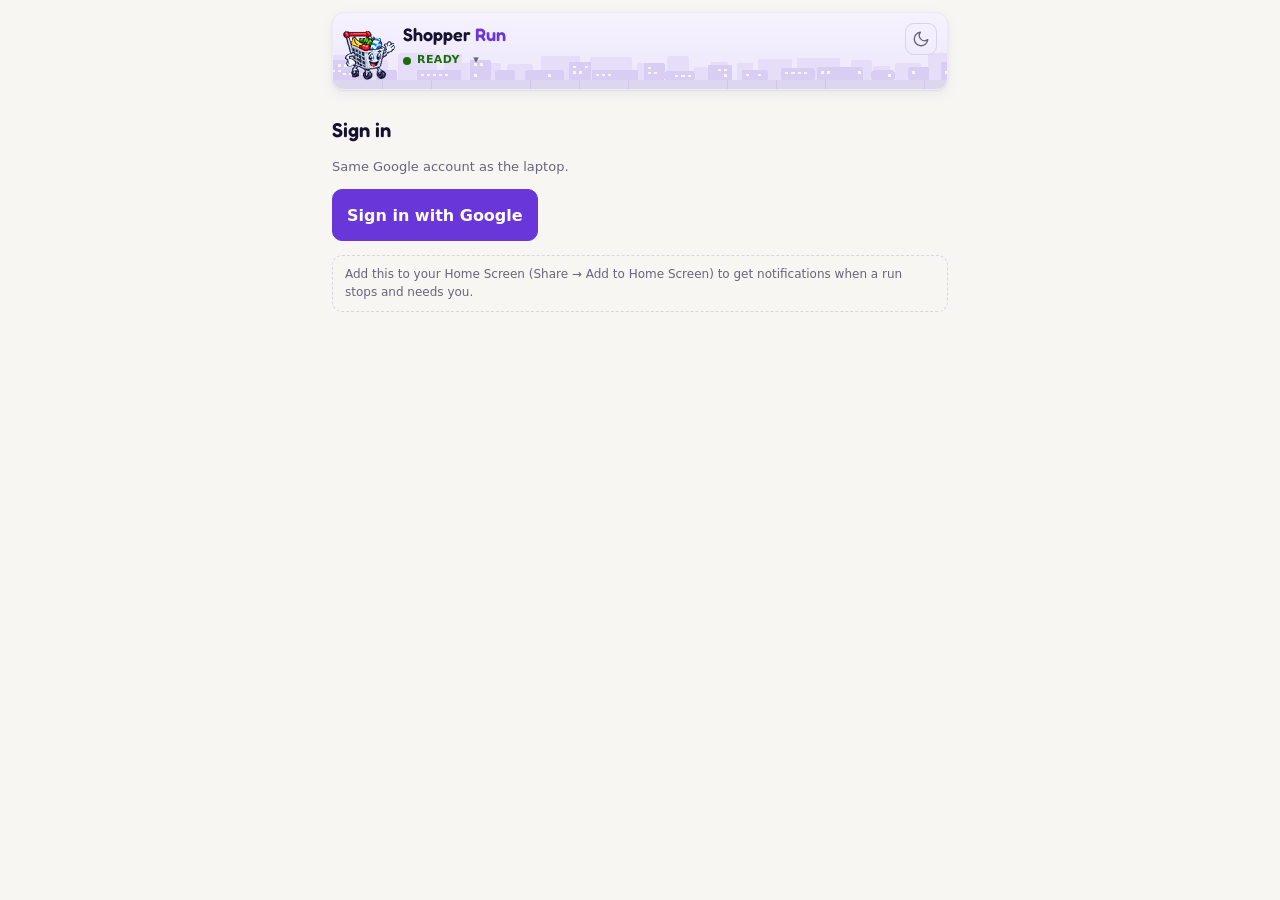
==== index.html @ b0eebfb4 "Shopper v2.0.197 (phone)" ====
<!DOCTYPE html>
<html lang="en">
<head>
  <meta charset="UTF-8" />
  <meta name="viewport" content="width=device-width, initial-scale=1, viewport-fit=cover" />
  <meta name="theme-color" content="#6937d9" />
  <meta name="apple-mobile-web-app-capable" content="yes" />
  <meta name="apple-mobile-web-app-status-bar-style" content="black-translucent" />
  <title>Shopper Remote</title>
  <!-- B-1187 (v2.0.66): the icon lines are the v2.0.57 ones (the last setup that showed the cart). -->
  <link rel="manifest" href="manifest.webmanifest" />
  <link rel="apple-touch-icon" href="icon-180.png" />
  <link rel="icon" type="image/png" href="shoppy-64.png" />
  <link rel="stylesheet" href="styles.css" />
  <link rel="stylesheet" href="retro.css" />
  <!-- B-874 (v2.0.24): the shared top bar + Light/Dark heading font. -->
  <link rel="stylesheet" href="topbar.css" />
  <!-- B-840 (v2.0.21): the Receive counter pop-up (same file as lib/receive-count.css). -->
  <link rel="stylesheet" href="receive-count.css" />
  <link rel="stylesheet" href="press-feedback.css" /><!-- B-1321 (v2.0.79): Sent to the laptop / Done - drops off (= lib/press-feedback.css) -->
  <!-- B-1062 / B-1063 (v2.0.53): Claude's learning on the Buylist tab (same file as lib/claude-learning.css). -->
  <link rel="stylesheet" href="claude-learning.css" />
  <!-- B-1071 (v2.0.54): Process returns on the Ship tab (remote/returns-view.js). -->
  <link rel="stylesheet" href="returns.css" />
  <link rel="stylesheet" href="settings.css" /><!-- B-1501 (v2.0.104): the shared Settings screen -->
  <link rel="stylesheet" href="packing.css" /><!-- B-1426 (v2.0.92): Packing data on the Ship tab (= lib/packing-ui.css) -->
  <!-- v2.0.55 builder A (B-1073 / B-1076 / B-1077 / B-1079): Stock + Ship on the phone. -->
  <link rel="stylesheet" href="ui55-a.css" />
  <!-- v2.0.55 builder B (B-1074 / B-1075 / B-1080 - B-1083 / B-1086): Buylist More sheet, folded
       panels, Run / Home order, run status in the top bar, readable status pill. -->
  <link rel="stylesheet" href="ui55-b.css" />
  <!-- v2.0.55 Builder C (B-1084 / B-1085 / B-1087 / B-1088): Pricing / Cash notes, one-line retro button rows, the Updated lines. -->
  <link rel="stylesheet" href="ui55-c.css" />
  <!-- B-1089 (v2.0.55): box contents can't be lost - Saved / Unsent lines, parked lists, archive. -->
  <link rel="stylesheet" href="ui55-d.css" />
  <!-- B-1103 (v2.0.57): the Buylist tab's Target plans box. -->
  <link rel="stylesheet" href="ui57-b.css" />
  <!-- B-1125 (v2.0.58): the Pricing tab's Aged inventory + No sales. -->
  <link rel="stylesheet" href="ui58-c.css" />
  <link rel="stylesheet" href="ui60-c.css" /><!-- B-1137 (v2.0.60): the pack-rank editor -->
  <link rel="stylesheet" href="buy-shots.css" /><!-- B-1173 (v2.0.64): buy-tab snapshots on the lines -->
  <link rel="stylesheet" href="do-next-rows.css" /><!-- B-1500 (v2.0.104) -->
  <link rel="stylesheet" href="inv-packing.css" /><!-- B-1515 (v2.0.107): Packing icon beside the printer on Stock rows -->
  <link rel="stylesheet" href="daily.css" /><!-- B-1257 (v2.0.73): The Daily (Home) + B-1256 short Do next cards -->
  <link rel="stylesheet" href="phone-nav.css" /><!-- B-1233 (v2.0.73): the sidebar navigation -->
  <link rel="stylesheet" href="phone-pages.css" /><!-- B-1792 (v2.0.135): the new pages -->
  <link rel="stylesheet" href="queue-preview.css" /><!-- B-1927 -->
  <link rel="stylesheet" href="books.css" /><!-- B-1232 (v2.0.73): the Books section -->
  <link rel="stylesheet" href="phone-shell.css" /><!-- B-2068 (v2.0.158) -->
  <link rel="stylesheet" href="info-tip.css" /><!-- B-2069 (v2.0.158) -->
  <link rel="stylesheet" href="phone-rows.css" /><!-- B-2071/B-2072 (v2.0.158) -->
  <link rel="stylesheet" href="r6-phone.css" /><!-- v2.0.158 R6: folds, dark inputs, arrival stripes, Books rules -->
  <link rel="stylesheet" href="button-levels.css" /><!-- B-2279 (v2.0.196): the four button levels -->
  <!-- Shopper 2 (v2.00, B-732): light / dark before first paint. The phone
       follows its own setting unless the top-bar button picked one. -->
  <script>
    (function () {
      try { var t = localStorage.getItem("shopperTheme"); if (t === "light" || t === "dark" || t === "retro") document.documentElement.setAttribute("data-theme", t); } catch (e) {}
    })();
  </script>
</head>
<body>
  <!-- P-15 (v2.93). This page is a MIRROR of the Buy Queue side pane plus
       a start button. It renders what the laptop publishes and relays what
       Zach taps. It contains no buy logic, and it never answers a prompt
       on his behalf. -->
  <div id="app">
    <!-- B-874 (v2.0.24): the shared top bar (same as the laptop's): skyline,
         Shoppy, "SHOPPER <tab>", the status line from payload.activity and,
         while a job runs, the floor lane (remote/topbar.css, topbar-view.js). -->
    <header id="topBar" class="topbar s-topbar" data-state="idle">
      <img src="shoppy-64.png" alt="" class="s-tb-shoppy" aria-hidden="true" />
      <div class="s-tb-main">
        <h1 class="s-tb-title">Shopper <em id="tbPage">Run</em></h1>
        <div class="s-tb-line" role="status" aria-live="polite"><span id="liveBanner" class="live-banner" hidden></span><b class="s-tb-state">READY</b><span class="s-tb-text"></span><span class="s-tb-warn"></span></div>
        <div id="deviceName" class="device-name"></div>
      </div>
      <div class="s-tb-actions">
        <!-- B-1233 (v2.0.73): opens the sidebar (remote/phone-nav.js). -->
        <button id="navBtn" class="ghost-btn theme-btn pn-burger" type="button" aria-label="Open navigation" aria-controls="phoneNav" aria-expanded="false"><svg width="18" height="18" viewBox="0 0 24 24" fill="none" stroke="currentColor" stroke-width="2" stroke-linecap="round" aria-hidden="true"><path d="M4 6h16M4 12h16M4 18h16"/></svg></button>
        <button id="themeBtn" class="ghost-btn theme-btn" type="button" aria-label="Switch light / dark / retro"><svg width="18" height="18" viewBox="0 0 24 24" fill="none" stroke="currentColor" stroke-width="1.8" stroke-linecap="round" stroke-linejoin="round" aria-hidden="true"><path d="M21 12.8A9 9 0 1111.2 3a7 7 0 009.8 9.8z"/></svg></button>
      </div>
      <div class="s-tb-lane" aria-hidden="true"><div class="s-tb-track"><div class="s-tb-fill"></div></div><div class="s-tb-ride"><img src="shoppy-64.png" alt="" class="s-tb-rider" /></div></div>
    </header>

    <!-- The liveness banner is the first thing on screen on purpose:
         Zach's own requirement was that "running" and "stalled, go to the
         machine" must never look alike. B-1086 (v2.0.55): it now sits at the
         start of the top bar's status line (#liveBanner above) - same text,
         same tone colours, without its own 41 px band. -->

    <!-- P-25. Proof the tap landed (progress), and what the laptop is
         actually doing (currentStep + the generation log tail). -->
    <!-- P-34: permission is only ever requested from a real tap. Hidden
         once granted, and in a browser tab (where it cannot work). -->
    <div id="pushRow" class="push-row" hidden>
      <span class="push-text">Notifications are off - a paused run won't reach you.</span>
      <button id="pushBtn" class="primary-btn">Turn on notifications</button>
    </div>

    <div id="progress" class="progress" hidden>
      <span class="spinner" aria-hidden="true"></span>
      <span id="progressText">Working...</span>
    </div>
    <div id="genCard" class="gen-card" hidden>
      <div id="genStep" class="gen-step"></div>
      <pre id="genLog" class="gen-log"></pre>
    </div>

    <section id="signinView" class="view" hidden>
      <h1>Sign in</h1>
      <p class="muted">Same Google account as the laptop.</p>
      <button id="signInBtn" class="primary-btn big">Sign in with Google</button>
      <p id="signinError" class="error-text" hidden></p>
    </section>

    <section id="pickerView" class="view" hidden>
      <h1>Pick your laptop</h1>
      <div id="deviceList" class="device-list"></div>
    </section>

    <section id="mainView" class="view" hidden>
      <!-- B-1233 (v2.0.73): the phone's navigation is a SIDEBAR like the laptop's - the same
           sections in the same order as lib/sidenav.js NAV (Settings: the shared ones, remote/settings-view.js) - that
           hides itself: the menu button in the top bar (it floats once the bar scrolls away) or a
           swipe in from the left edge opens it, a pick / the scrim / a swipe back / Esc closes it
           (remote/phone-nav.js). It replaced the bottom tab bar.
           B-1791 (v2.0.135): THE LIST IS GENERATED. remote/nav-lib.js (node test/_phone-nav-bundle.mjs --write) copies lib/sidenav.js NAV;
           remote/phone-nav-list.js draws it (six groups, badges, the laptop's names). A new laptop page = one PHONE_TABS line there. -->
      <div id="pnScrim" class="pn-scrim" aria-hidden="true"></div>
      <nav id="phoneNav" class="pn-drawer" aria-label="Shopper pages">
        <div class="pn-head">
          <span class="pn-brand"><img src="shoppy-64.png" alt="" class="pn-logo" /><span class="pn-word">Shopper</span></span>
          <button id="pnClose" class="pn-close" type="button" aria-label="Close navigation"><svg width="20" height="20" viewBox="0 0 24 24" fill="none" stroke="currentColor" stroke-width="2" stroke-linecap="round" aria-hidden="true"><path d="M6 6l12 12M18 6L6 18"/></svg></button>
        </div>
        <div class="pn-list"><!-- B-1791 (v2.0.135): built by phone-nav-list.js from nav-lib.js (= lib/sidenav.js NAV) --></div>
        <div class="pn-foot"><!-- P-35: a Home Screen app has no browser chrome, so these are the
         only way to re-poll or to pick up a new deploy. -->
    <div class="app-footer">
      <!-- P-58: sounds have to be armed by a real tap - iOS blocks audio
           playback that is not the direct result of a user gesture, the same
           class of silent failure P-34 hit with notification permission. -->
      <button id="soundBtn" class="ghost-btn">Sounds: off</button>
      <button id="refreshBtn" class="ghost-btn">Refresh</button>
      <button id="reloadBtn" class="ghost-btn">Reload app</button>
      <button id="signOutBtn" class="ghost-btn" hidden>Sign out</button>
      <span id="buildStamp" class="build-stamp" hidden></span>
    </div><span id="pnBuild" class="pn-version"></span></div>
      </nav>

      <div id="runPane">
        <!-- the pause prompt outranks everything else on the screen -->
        <div id="promptCard" class="prompt-card" hidden>
          <h2 id="promptTitle"></h2>
          <!-- P-63: the short reason, alone and emphasized. The long
               boilerplate around it moves into the Details disclosure below,
               so what actually happened and the buttons that answer it are
               both visible without scrolling or squinting. -->
          <p id="promptReason" class="prompt-reason" hidden></p>
          <!-- B-1557 (v2.0.114): "Recovery looked: ..." / "Recovery not allowed: ..." for this stop, as its own line. -->
          <p id="promptSecondLook" class="prompt-second-look" hidden></p>
          <details id="promptDetails" class="prompt-details" hidden>
            <summary>Details</summary>
            <p id="promptDetail" class="muted"></p>
          </details>
          <p id="promptExpiry" class="warn-text" hidden></p>
          <div id="promptFields" class="prompt-fields"></div>
          <div id="promptActions" class="prompt-actions"></div>
        </div>

        <!-- B-1082 (v2.0.55): idle, Start + the approval mode come first. -->
        <div id="startRow" class="controls" hidden>
          <label class="mode-row">
            <span>Order approval</span>
            <select id="modeSelect">
              <option value="auto">Auto - place every order</option>
              <option value="per-product">Per-product - approve once per ASIN</option>
              <option value="per-order">Per-order - ask every time</option>
            </select>
          </label>
          <!-- B-1535: which computer runs it - the Main (Optiplex) is preselected. -->
          <label class="mode-row">
            <span>Run on</span>
            <select id="runOnSelect"></select>
            <span id="runOnNote" class="muted" role="status"></span>
          </label>
          <button id="startBtn" class="primary-btn big">Start Buy Queue</button>
          <button id="resumeSavedBtn" class="secondary-btn" hidden>Resume saved queue</button>
          <button id="discardSavedBtn" class="ghost-btn" hidden>Discard saved queue</button>
          <button id="previewBtn" class="ghost-btn" title="Refresh preview" aria-label="Refresh preview">Preview</button>
        </div>
        <!-- B-2278 (v2.0.196): the status line and Resume / Retry / Skip / Abort sit on top whenever a queue exists (the prompt card stays above everything). Same elements, same ids - moved. -->
        <div class="statline">
          <span id="runStatus" class="pill">idle</span>
          <span id="currentStep" class="step-text"></span>
        </div>
        <div id="controlRow" class="controls" hidden>
          <button id="pauseBtn" class="secondary-btn">Pause</button>
          <button id="resumeBtn" class="primary-btn" hidden>Resume</button>
          <button id="retryFailedBtn" class="secondary-btn" hidden>Retry failed buy</button>
          <!-- P-53: a paused run offered Resume / Retry / Abort and no way
               to give up on just the one line that failed. skipLine was
               already whitelisted and already wired for a line in flight. -->
          <button id="skipFailedBtn" class="secondary-btn" hidden>Skip failed buy</button>
          <button id="finishNowBtn" class="secondary-btn" hidden>Finish now</button>
          <button id="abortBtn" class="danger-btn">Abort</button>
        </div>
        <div id="queuePreviewHost"></div><!-- B-1927: remote/queue-preview-view.js -->
        <!-- B-774 (v2.0.9): RIGHT NOW - the line, order k of N, and the step of
             the buy (remote/run-lib.js = lib/buy-stage.js; remote/run-view.js
             draws it). Hidden when there is no queue. -->
        <section id="runHero" class="run-hero" hidden>
          <div class="rh-head"><span class="rh-eyebrow">Right now</span><span id="rhOrder" class="rh-order" hidden></span></div>
          <div id="rhTitle" class="rh-title"></div>
          <div id="rhMeta" class="rh-meta"></div>
          <p id="rhStage" class="rh-stage"></p>
          <ol id="runTracker" class="rh-tracker" aria-label="Steps of this buy"></ol>
          <p id="rhEngine" class="rh-engine" hidden></p>
        </section>


        <!-- B-774 (v2.0.9): MONEY - spent and LEFT to spend, this run and today. -->
        <div class="totals money-band">
          <div class="total"><span class="t-label">Spent this run</span><span id="tSpent" class="t-value">$0.00</span></div>
          <div class="total t-left" id="tRunLeftBox"><span class="t-label">Left this run</span><span id="tRunLeft" class="t-value">-</span><span id="tRunTarget" class="t-sub"></span></div>
          <div class="total"><span class="t-label">Spent today</span><span id="tToday" class="t-value">$0.00</span></div>
          <div class="total t-left" id="tDayLeftBox"><span class="t-label">Left today</span><span id="tLeftToday" class="t-value">-</span><span class="t-sub">goal <span id="tNeeded">$0.00</span></span></div>
          <div class="total"><span class="t-label">Safety cap (line)</span><span id="tCap" class="t-value">-</span></div>
          <div class="total"><span class="t-label">Lines bought</span><span id="tBought" class="t-value">0</span></div>
        </div>
        <!-- B-774 (v2.0.9): out of stock and failed, counted apart. -->
        <div id="runOutcomes" class="run-outcomes" hidden></div>
        <!-- P-246 (v3.60): where today's spending goal came from. Mirrored
             from the desktop, never set here. -->
        <div id="tDefaultNote" class="default-note" hidden></div>
        <!-- v4.74 (B-573): the daily spending goal + what happens when it is met. -->
        <div id="goalBox" class="section"></div>


        <div id="queueActionsHost"></div><!-- B-1794: remote/queue-actions-view.js -->
        <!-- B-1457 (v2.0.96): where the Target orders still to come ship; orders already placed keep theirs. -->
        <div id="targetDestRow" class="controls" hidden>
          <span class="muted small">Target orders still to come:</span>
          <button id="targetDestHouseBtn" class="secondary-btn">Ship to the house</button>
          <button id="targetDestPrepBtn" class="secondary-btn">Ship to the prep center</button>
        </div>

        <!-- Honesty, not an omission. See the note in the setup page. -->
        <p id="unstickNote" class="muted small" hidden>
          Stuck with no response? "Restart Shopper (if frozen)" only works at the laptop - it restarts the
          extension from the page itself, which a remote command can't do.
        </p>

        <details class="section">
          <summary>Add an ASIN</summary>
          <div class="add-row">
            <input id="addAsin" placeholder="ASIN" maxlength="10" autocapitalize="characters" />
            <input id="addQty" type="number" min="1" placeholder="Qty" />
            <select id="addPriority">
              <option value="high">High - next</option>
              <option value="medium" selected>Medium - end</option>
              <option value="low">Low - last</option>
            </select>
            <!-- B-466 (v4.51): where it ships. -->
            <select id="addDest" aria-label="Ships to">
              <option value="house" selected>House</option>
              <option value="prep">Prep</option>
            </select>
            <button id="addBtn" class="secondary-btn">Add</button>
          </div>
        </details>

        <!-- P-56: was the last block in this pane, under everything. Zach
             wants it near the top - it is the only window into what the
             extension is doing while he is away from the laptop. -->
        <details class="section" id="logSection">
          <summary>Activity log</summary>
          <pre id="log" class="log"></pre>
        </details>

        <h2 class="section-head">
          Lines <span id="lineCount" class="count"></span>
          <!-- P-67: compact / normal / extended density for the list below. -->
          <span id="densityRow" class="density-row">
            <button class="density-btn" data-density="compact">Compact</button>
            <button class="density-btn" data-density="normal">Normal</button>
            <button class="density-btn" data-density="extended">Extended</button>
          </span>
        </h2>

        <div id="lines" class="lines"></div>

        <!-- P-65: the end-of-queue report. Everything in it is computed by
             the laptop already (buildBuyQueueReport); none of it had ever
             been sent to the phone. -->
        <div id="waitingHost"></div><!-- B-1794: remote/waiting-rows-view.js -->
        <div id="reportCard" class="report-card" hidden>
          <h2 id="reportHead" class="section-head">Run report</h2>
          <div id="reportUrgent" class="report-urgent" hidden></div>
          <div id="reportSummary" class="report-summary"></div>
          <div id="reportBuckets"></div>
        </div>
      </div>

      <div id="buylistPane" hidden>
        <div class="controls">
          <button id="generateBtn" class="primary-btn">Generate buylist</button>
          <button id="approveAllBtn" class="secondary-btn">Approve Adjusted</button>
        </div>
        <p id="blMatchLine" class="muted small" hidden></p>

        <!-- P-29: add straight to the buylist, not only to the queue.
             B-1081 (v2.0.55): folded to one "Add an ASIN" line (open / shut remembered). -->
        <details id="blAddFold" class="section bl-add-fold">
          <summary>Add an ASIN</summary>
        <div class="add-row">
          <input id="blAddAsin" placeholder="ASIN (e.g. B07XBQ1TSK)" autocapitalize="characters" />
          <input id="blAddQty" type="number" min="1" placeholder="Qty" />
          <button id="blAddBtn" class="secondary-btn">Add to buylist</button>
        </div>
        </details>
        <p id="buylistMeta" class="muted"></p>
        <!-- P-43 (2026-09-09): "I need to know how much $ approved we have" -->
        <p id="buylistApproved" class="approved-total"></p>
        <!-- P-47 (2026-09-09): "a horizontal version of what's on the desktop"
             (the buylist's approved-spend tube). JS sets the fill width. -->
        <div id="buylistApprovedBar" class="approved-progress" hidden>
          <div id="buylistApprovedFill" class="approved-progress-fill"></div>
        </div>
        <!-- B-1062 / B-1063 (v2.0.53): Claude's learning, compact - its questions
             (Approve / Reject + note, sent to the laptop), score trend, rules
             and a per-line chip toggle. remote/claude-learn-view.js draws it. -->
        <!-- B-1103 (v2.0.57): open Target plans - roll tonight's line in or keep it separate.
             remote/target-plans-view.js draws it. -->
        <div id="tpPlanHost" hidden></div>
        <div id="blActionsHost"></div><!-- B-1793: remote/buylist-actions-view.js -->
        <div id="carryOverHost" hidden></div><!-- B-1803 (v2.0.137): remote/carryover-view.js -->
        <div id="claudeLearnHost"></div>
        <div id="buylistItems" class="lines"></div>
      </div>

      <!-- B-490 (v4.56): read-only. The laptop's Dashboard as it last built
           it (Refresh on the laptop re-reads the live figures). Nothing
           on this tab changes anything - Mark done / Dismiss stay on the
           laptop. -->
      <div id="dashboardPane" hidden>
        <!-- B-833 (v2.0.18): Home = "Glance + To-do", the laptop Dashboard's layout:
             five tiles, a ranked Do next list (one button each, jumping to this
             app's own tabs), one status line. remote/dash-lib.js is GENERATED
             from lib/dashboard-todo.js (test/_dash-bundle.mjs). -->
        <!-- B-1257 (v2.0.73): The Daily - a step-by-step review (remote/daily-view.js draws
             it in #dailyPane; the rest of Home is hidden while it is open). -->
        <div class="daily-launch">
          <button id="dashDailyBtn" class="primary-btn daily-open-btn" type="button" disabled>The Daily</button>
        </div>
        <div id="dailyPane" class="daily-pane" hidden></div>
        <!-- B-1083 (v2.0.55): Do next first (it started on screen 2 under the tiles). -->
        <div class="section dash-sec dash-do">
          <h3>Do next <span id="dashDoCount" class="count"></span></h3>
          <div id="dashDoNext" class="lines"></div>
          <!-- B-1257: rows hidden by an "Ignore for" in The Daily. -->
          <p id="dashDoHidden" class="muted small dash-do-hidden" hidden></p>
        </div>
        <p id="dashAsOf" class="muted"></p>
        <div id="dashTiles" class="gl-tiles"></div>
        <div class="section dash-sec gl-status">
          <!-- B-776 (v2.0.9): tap for the last run's report. -->
          <div class="dash-card dash-tap" id="dashLastRun" role="button" tabindex="0" aria-label="Last run - open its report">
            <span class="t-label">Last run</span>
            <b id="dashLastHead" class="dash-head">-</b>
            <span id="dashLastSub" class="muted small"></span>
          </div>
          <p id="dashNightly" class="muted small"></p>
          <!-- B-971 (v2.0.39): the two background checks' last result. -->
          <div id="dashChecks" class="muted small"></div>
        </div>
      </div>

      <!-- B-1792 (v2.0.135): the pages the phone lacked. Each is drawn by its own remote/*-view.js and shown by ShopperPhonePages. -->
      <div id="manualBuyPane" hidden></div>
      <div id="blacklistPane" hidden></div>
      <div id="competitorsPane" hidden></div><!-- B-2043 (v2.0.154): Sourcing - Competitor ASINs -->
      <div id="leadsPane" hidden></div><!-- B-2103 (v2.0.162): Sourcing - Tracked Leads -->
      <div id="runStatusPane" hidden></div>
      <div id="runReviewsPane" hidden></div>
      <div id="booksRulesPane" hidden></div>
      <!-- B-662 (v4.85): the Bank view - opened from the Dashboard's Bank
           balance tile. Read-only: what the laptop's last Dashboard refresh
           read off the Bank tab. -->
      <div id="bankPane" hidden>
        <button id="bankBack" class="linkish" type="button">&lsaquo; Dashboard</button>
        <div class="section dash-sec">
          <h3>Virtual Bank</h3>
          <div class="dash-tile wide bank-balance"><span class="t-label">Balance</span><b id="bankBal">-</b><span id="bankAsOf" class="dash-money"></span></div>
        </div>
        <div class="section dash-sec">
          <h3>Recent transactions <span id="bankCount" class="count"></span></h3>
          <div id="bankRows" class="lines"></div>
        </div>
      </div>

      <!-- B-459 (v4.49): read-only. What the laptop's Inventory Pipeline
           page last stored - House / Prep / In transit and the Arrivals
           boxes. Nothing on this tab can move a unit. -->
      <div id="inventoryPane" hidden>
        <!-- v4.74 (B-567): the same Quick / Full refresh as the laptop. -->
        <div id="invRefresh"></div>
        <p id="invAsOf" class="muted"></p>
        <p id="invLiveSync" class="muted small"></p>
        <div class="inv-totals">
          <!-- B-465 (v4.50): each tile opens its products, largest first. -->
          <div class="inv-total inv-house" data-bucket="house" role="button" tabindex="0" aria-pressed="false"><span class="t-label">House</span><b id="invHouse">-</b></div>
          <div class="inv-total inv-prep" data-bucket="prep" role="button" tabindex="0" aria-pressed="false"><span class="t-label">Prep</span><b id="invPrep">-</b></div>
          <div class="inv-total inv-transit" data-bucket="transit" role="button" tabindex="0" aria-pressed="false"><span class="t-label">In transit</span><b id="invTransit">-</b></div>
        </div>
        <!-- B-1309 (v2.0.78): one search for every list on this tab (remote/stock-search.js) - it was the Products filter. -->
        <div class="inv-search" role="search">
          <span class="inv-search-box">
            <input id="invFilter" class="inv-filter" type="text" inputmode="search" enterkeyhint="search" placeholder="Search: ASIN, product, retailer, order #" aria-label="Search this tab" aria-describedby="invSearchCount" autocapitalize="off" autocomplete="off" spellcheck="false" />
            <button type="button" id="invFilterClear" class="inv-search-clear" aria-label="Clear the search" hidden>&times;</button>
          </span>
          <span id="invSearchCount" class="muted small" aria-live="polite" hidden></span>
        </div>
        <div id="invBucketPanel" class="section" hidden>
          <h3 id="invBucketTitle"></h3>
          <p id="invBucketNote" class="muted" hidden></p>
          <!-- B-875 (v2.0.25): every House count from its Receive tally, in one go (app.js invOpenReceiveAll). -->
          <button id="invReceiveAllBtn" class="secondary-btn" type="button" hidden>Set House counts from Receive</button>
          <button id="invFillHouseBtn" class="secondary-btn" type="button" hidden>Set Receive counts to House on hand</button>
          <button id="invCountAnyBtn" class="secondary-btn" type="button" hidden>Count a product not listed</button>
          <!-- B-912 (v2.0.29): the laptop prints the open batch's unprinted FNSKU labels on the Brother. -->
          <button id="invPrintLabelsBtn" class="secondary-btn" type="button">Print FNSKU labels (open batch)</button>
          <p id="invPrintLabelsNote" class="muted" hidden></p>
          <table id="invBucketTable" class="inv-table"></table>
        </div>
        <!-- B-579 (v4.75): dictate box contents, upload the pack list to ScanPower.
             B-1078 (v2.0.55): below the House / Prep / In transit tiles (it was first). -->
        <div id="boxesSection" class="section bx-section"></div>
        <!-- v4.74 (B-568): the laptop's Needs you cards, with their answers. -->
        <div id="needsSection" class="section"></div>
        <!-- v4.74 (B-569): "What showed up", sliced by the dropdown. -->
        <div id="latestSection" class="section"></div>
        <!-- B-1073 (v2.0.55): ids for the collapsible sections + jump row (remote/stock-sections.js). -->
        <div id="invArrivalsSection" class="section">
          <h3>Arrivals <span id="invArrivalsCount" class="count"></span></h3>
          <div id="invArrivals"></div>
        </div>
        <!-- B-1796 (v2.0.135): remote/pipeline-actions-view.js -->
        <div id="shipmentsHost"></div>
        <div id="unmatchedHost"></div>
        <div id="editsHost"></div>
        <div id="scanpowerHost"></div><!-- B-1804 (v2.0.137): remote/scanpower-view.js -->
        <div id="fbaStockHost"></div><!-- B-1811 (v2.0.138): remote/fba-stock-view.js -->
        <div id="invProductsSection" class="section">
          <h3>Products <span id="invProductCount" class="count"></span></h3>
          <p class="inv-shade-legend small muted">Left edge: <span class="inv-key inv-shade-partDelivered">Partly delivered</span> <span class="inv-key inv-shade-delivered">Delivered</span> <span class="inv-key inv-shade-prep">Prep Center</span> <span class="inv-key inv-shade-partShipped">Partly sent out</span> <span class="inv-key inv-shade-shipped">Sent out</span> · white = nothing arrived</p>
          <div id="invRows" class="lines"></div>
        </div>
      </div>

      <!-- B-510 (v4.61): read-only. The laptop's FBA Inventory page, drawn
           by the same code (fba-lib.js is built from its lib/ files). No
           command, no write, no Amazon pull. -->
      <!-- B-741 (v2.01): the laptop's Below Min list, with the same choices. -->
      <!-- B-742 (v2.0.7): the Shipment Wizard - the same screens as the laptop's Ship to Amazon page. -->
      <!-- B-1071 (v2.0.54): + Process returns above the wizard (remote/returns-view.js draws #returnsHost). -->
      <div id="wizardPane" hidden><div id="packingHost"></div><div id="returnsHost"></div><div id="wizardHost"></div></div>
      <!-- B-765 (v2.0.8): the laptop's Cash Flow page, worked out on the laptop
           after each Sellerboard read and drawn with its own chart code
           (cashflow-lib.js is built from lib/s-chart.js). -->
      <div id="cashFlowPane" hidden>
        <div class="cfm-head"><button type="button" class="secondary-btn" id="cfmReload">Reload</button><button type="button" class="primary-btn" id="cfmPull" title="Read Sellerboard now">Read SB</button><button type="button" class="fba-notes-btn" id="cfmNotesToggle" aria-expanded="false">&#9432; Details</button></div>
        <!-- B-1058 / B-1059 (v2.0.53): Claude's summary + Ask Claude (remote/claude-screens.js). -->
        <div id="cfmClaude" class="csx-host cfm-card"></div>
        <p id="cfmStatus" class="muted small"></p>
        <div id="cfmBanner" class="ai-banner ai-banner-info" hidden></div>
        <div class="cfm-tabs" role="group" aria-label="Time range" id="cfmRange"><button type="button" class="cfm-tab" data-days="30">30 days</button><button type="button" class="cfm-tab" data-days="90">90 days</button><button type="button" class="cfm-tab" data-days="180">180 days</button><button type="button" class="cfm-tab" data-days="365">365 days</button></div>
        <div id="cfmBody"></div>
      </div>
      <div id="belowMinPane" hidden>
        <div id="bmmActionsHost"></div><!-- B-1797: remote/pricing-actions-view.js -->
        <!-- B-1084 (v2.0.55): the explainer behind an ⓘ; the Keepa / sales-report notes once, in #bmmNotes. -->
        <div class="bmm-head"><button type="button" class="secondary-btn" id="bmmCheck">Check now</button><button type="button" class="c55-info" id="bmmInfoToggle" aria-expanded="false" aria-controls="bmmExplain" aria-label="What sending does" title="What sending does">&#9432;</button></div>
        <p id="bmmAsOf" class="muted"></p>
        <div id="bmmBanner" class="ai-banner ai-banner-warn" hidden></div>
        <div id="bmmNotes" class="bmm-notes" hidden></div>
        <p id="bmmExplain" class="muted small" hidden>Sending a price lowers your Seller Snap min to it; Seller Snap can then go that low to win the Buy Box. Don't change hides a listing until its Buy Box or min changes.</p>
        <!-- B-1125 (v2.0.58): Aged inventory + No sales (remote/listing-health-view.js). -->
        <div id="lhmBox" class="lhm-box" hidden></div>
        <div id="bmmBody"></div>
        <!-- B-834 (v2.0.18): pinned above the tab bar while there is a choice. -->
        <div class="bmm-sendbar" id="bmmSendBar" hidden>
          <span class="bmm-sendsum" id="bmmSendSummary"></span>
          <button type="button" class="primary-btn" id="bmmSend" disabled>Send to Seller Snap</button>
        </div>
      </div>

      <!-- B-1232 (v2.0.73): the laptop's Books - the overview and Needs you, built on the
           laptop from the Books page's own reply (lib/books-phone.js); a pick is the Books
           page picker's own message (remote/books-view.js draws it). -->
      <div id="booksPane" hidden>
        <!-- B-1277 (v2.0.74): Reload = the laptop reads the Books again now (once a minute). -->
        <div class="bkm-head"><span id="bkmReloadNote" class="bkm-reload-note small" role="status"></span><button type="button" class="secondary-btn" id="bkmPullNow">Pull and categorise now</button> <button type="button" class="secondary-btn" id="bkmReload">Reload</button></div>
        <p id="bkmStatus" class="muted small"></p>
        <div id="bkmBanner" class="ai-banner ai-banner-warn" hidden></div>
        <div id="bkmBody" hidden>
          <div id="bkmTiles" class="gl-tiles bkm-tiles"></div>
          <div id="bkmDone" class="bkm-done" role="status" hidden></div>
          <section id="bkmNeedsCard" class="section bkm-card" hidden>
            <h3 class="section-head" data-info="Oldest first. Pick the account a line belongs to, then Book it - the laptop books it exactly as its Books page does. Money out shows negative, money in positive - as on the bank.">Needs you <span class="count" id="bkmNeedsCount"></span></h3><!-- B-2069 (v2.0.158): the intro is behind the ⓘ -->
            <label class="bkm-remember radio-label" data-info="Always book that merchant to that account (a rule - switch it off on the laptop's Rules page)."><input type="checkbox" id="bkmRemember" checked /> <span>Remember each pick</span></label>
            <ul id="bkmNeeds" class="bkm-needs"></ul>
            <p id="bkmNeedsMore" class="muted small" hidden></p>
          </section>
          <section id="bkmForClaudeCard" class="section bkm-card" hidden><h3 class="section-head">For Claude <span class="count" id="bkmForClaudeCount"></span></h3><p class="muted small bkm-intro">Checks the Claude seat works - not counted against you.</p><ul id="bkmForClaude" class="bkm-needs"></ul></section>
          <div id="bkmActionsHost"></div><!-- B-1797: remote/books-actions-view.js -->
        </div>
      </div>

      <!-- B-1501 (v2.0.104): the shared Settings - the same values on both computers and here (remote/settings-view.js draws it). -->
      <div id="settingsPane" hidden>
        <div id="stgBody"></div>
        <div id="stgActionsHost"></div><!-- B-1798: remote/settings-actions-view.js (Actions card) -->
      </div>

      <!-- B-1023 (v2.0.49): the laptop's Catalog - products with stock, built on
           the laptop on each refresh (remote/catalog-view.js draws it). -->
      <div id="catalogPane" hidden>
        <div class="ctm-head"><button type="button" class="secondary-btn" id="ctmRefresh">Quick refresh</button></div>
        <p id="ctmStatus" class="muted small"></p>
        <div id="ctmBanner" class="ai-banner ai-banner-warn" hidden></div>
        <input type="search" id="ctmSearch" class="ctm-search" placeholder="Search name, ASIN or SKU" autocomplete="off" spellcheck="false" aria-label="Search the catalog" />
        <!-- B-1042 (v2.0.51): one chip at a time, the one on is filled (aria-pressed). -->
        <div class="ctm-chipset ctm-filter" role="group" aria-label="Which products" id="ctmFilter"><button type="button" class="ctm-seg s-plain-btn" data-filter="stock" aria-pressed="true">With stock</button><button type="button" class="ctm-seg s-plain-btn" data-filter="available" aria-pressed="false">Available</button><button type="button" class="ctm-seg s-plain-btn" data-filter="coming" aria-pressed="false">On the way</button></div>
        <!-- B-1041 / B-1043 (v2.0.51): Table / Cards, the Cards sort, the column filters. -->
        <div class="ctm-tools">
          <div class="ctm-chipset" role="group" aria-label="Show as" id="ctmMode"><button type="button" class="ctm-seg s-plain-btn" data-mode="table" aria-pressed="true">Table</button><button type="button" class="ctm-seg s-plain-btn" data-mode="cards" aria-pressed="false">Cards</button></div>
          <label class="ctm-sort-wrap" id="ctmSortWrap" hidden><span class="ctm-sort-l">Sort</span><select id="ctmSort" class="ctm-sort-sel" aria-label="Sort the cards"></select></label>
          <button type="button" class="secondary-btn ctm-filter-btn" id="ctmFilterBtn" aria-expanded="false" aria-controls="ctmPanel">Filter</button>
        </div>
        <div id="ctmPanel" class="ctm-panel" role="group" aria-label="Column filters" hidden></div>
        <div id="ctmChips" class="ctm-chips" role="group" aria-label="Column filters in use" hidden></div>
        <p id="ctmCount" class="muted small ctm-count"></p>
        <div id="ctmTableWrap" class="ctm-table-wrap" hidden></div>
        <div id="ctmList" class="ctm-list"></div>
        <button type="button" class="secondary-btn ctm-more" id="ctmMore" hidden>Show more</button>
      </div>

      <div id="fbaPane" hidden>
        <!-- v4.74 (B-574 / B-576): the one Quick / Full refresh. -->
        <div id="fbaRefresh"></div>
        <p id="fbaAsOf" class="muted"></p>
        <!-- B-1058 / B-1059 (v2.0.53): Claude's summary + Ask Claude (remote/claude-screens.js). -->
        <div id="fbaClaude" class="csx-host fba-paper"></div>
        <div id="fbaBanners" class="fba-banners"></div>
        <div id="fbaBody" class="fba-paper" hidden>
          <section class="fba-sec" id="fbaNowSec">
            <!-- B-603 (v4.78): notes behind one Details toggle. -->
            <div class="fba-head-row"><h3 class="ai-h2">Right now</h3><button type="button" class="fba-notes-btn" id="fbaNotesToggle" aria-expanded="false">&#9432; Details</button></div>
            <p class="ai-note" id="fbaNowNote"></p>
            <div id="fbaBars"></div>
          </section>
          <section class="fba-sec">
            <h3 class="ai-h2" id="fbaOverTimeH">Over time</h3>
            <!-- B-603 (v4.78): three tidy rows at phone width. -->
            <div class="ai-controls fba-controls">
              <div class="fba-ctl-row">
                <div class="ai-seg fba-ranges" id="fbaRanges" role="group" aria-label="Time range"></div>
                <button type="button" class="ai-seg-btn ai-seg-lone" id="fbaCustomToggle" aria-expanded="false">Custom</button>
              </div>
              <div class="fba-ctl-row">
                <div class="ai-seg" id="fbaMeasure" role="group" aria-label="Measure"></div>
                <div class="ai-seg fba-style" id="fbaStyle" role="group" aria-label="Chart style"></div>
              </div>
              <div class="fba-ctl-row">
                <button type="button" class="ai-seg-btn ai-seg-lone" id="fbaTableToggle">Table</button>
                <!-- B-515 (v4.63) -->
                <button type="button" class="ai-seg-btn ai-seg-lone" id="fbaTrendlinesToggle" aria-pressed="true">Trendlines</button>
                <!-- B-1064 (v2.0.54): one button opens the series checklist (#fbaChips). -->
                <button type="button" class="ai-seg-btn ai-seg-lone fba-series-btn" id="fbaSeriesToggle" aria-expanded="false" aria-controls="fbaChips">Series</button>
              </div>
              <!-- B-1231 (v2.0.70): the whole pipeline in one stack (lib/amzinv.js FULL_STACK_SERIES).
                   Its own row - Retro keeps each row on one line (ui55-c.css) and row 3 is full at 375. -->
              <div class="fba-ctl-row">
                <button type="button" class="ai-seg-btn ai-seg-lone" id="fbaFullStack" aria-pressed="false">Full stack</button>
              </div>
            </div>
            <div class="ai-custom" id="fbaCustom" hidden>
              <label>From <input type="date" id="fbaFrom" /></label>
              <label>To <input type="date" id="fbaTo" /></label>
              <button type="button" class="ai-btn ai-btn-small" id="fbaApplyCustom">Apply</button>
            </div>
            <div class="fba-series-list" id="fbaChips" role="group" aria-label="Series on the chart" hidden></div>
            <div id="fbaTrend"></div>
            <div id="fbaTable" class="fba-table-wrap" hidden></div>
          </section>
          <p class="ai-note fba-foot"><span class="fba-foot-text">Tap or drag across the chart to read a day. Range, $/Units, style and series are remembered on this phone only - the laptop's Chart settings do not change. </span><a id="fbaWorkbook" class="ai-link" target="_blank" rel="noopener" hidden>History workbook</a></p>
        </div>
      </div>
    </section>

    <!-- B-776 (v2.0.9): the end-of-queue report pops up here when the queue
         finishes while the app is open (and from the Dashboard's Last run). -->
    <div id="reportSheet" class="report-sheet" role="dialog" aria-modal="true" aria-labelledby="reportSheetTitle" hidden>
      <div class="report-sheet-box">
        <h2 id="reportSheetTitle" class="report-sheet-title">Buy Queue finished</h2>
        <p id="reportSheetSummary" class="report-sheet-summary"></p>
        <div id="reportSheetUrgent" class="report-urgent" hidden></div>
        <div id="reportSheetBody"></div>
        <button id="reportSheetClose" class="primary-btn big" type="button">Got it</button>
      </div>
    </div>

    <div id="toast" class="toast" hidden></div>

    <!-- iOS: web push does nothing at all in Safari until the app is on
         the home screen, and a missed prompt means a run sits paused. -->


    <div id="installHint" class="install-hint" hidden>
      Add this to your Home Screen (Share &rarr; Add to Home Screen) to get
      notifications when a run stops and needs you.
    </div>
  </div>

  <script src="config.js"></script>
  <script src="confirm-inline.js"></script><!-- B-2180 (v2.0.175): inPageConfirm, the one in-page confirm (before every view) -->
  <!-- B-1088 (v2.0.55): the one "Updated N min ago" line on Stock / FBA / Home. -->
  <script src="updated-line.js"></script>
  <!-- B-510 (v4.61): fba-lib.js is GENERATED from lib/ (test/_fba-bundle.mjs). -->
  <script src="fba-lib.js"></script>
  <script src="fba-view.js"></script>
  <!-- B-833 (v2.0.18): dash-lib.js is GENERATED from lib/dashboard-todo.js (test/_dash-bundle.mjs). -->
  <script src="dash-lib.js"></script>
  <!-- B-1257 (v2.0.73): The Daily on Home (before app.js, which calls it). -->
  <script src="daily-view.js"></script>
  <script src="pricing-fix-view.js"></script><!-- B-1599 (v2.0.116): the phone's Fix this one (before do-next-rows-view / app.js) -->
  <script src="do-next-rows-view.js"></script><!-- B-1500 (v2.0.104): a Do next card's detail rows (before app.js) -->
  <!-- B-1287 (v2.0.75): Mark done / Dismiss on Home's Do next notifications (before app.js). -->
  <script src="notif-actions.js"></script>
  <script src="belowmin-lib.js"></script>
  <script src="belowmin-view.js"></script>
  <script src="listing-health-view.js"></script>
  <script src="wizard-view.js"></script>
  <script src="ship-rows-fold.js"></script><!-- B-2072 (v2.0.158) -->
  <!-- B-1089 (v2.0.55): the box-word outbox (before app.js and boxes.js). -->
  <script src="box-outbox.js"></script>
  <!-- B-765 (v2.0.8): cashflow-lib.js is GENERATED from lib/s-chart.js (test/_cashflow-bundle.mjs). -->
  <script src="cashflow-lib.js"></script>
  <script src="cashflow-view.js"></script>
  <!-- B-1058 / B-1059 (v2.0.53): claude-screen-lib.js is GENERATED from lib/claude-screen-view.js (test/_claude-screen-bundle.mjs). -->
  <script src="claude-screen-lib.js"></script>
  <script src="claude-screens.js"></script>
  <!-- B-1023 (v2.0.49): catalog-lib.js is GENERATED from lib/table-sort.js + lib/catalog-view.js
       (+ v2.0.51: lib/catalog-filters.js, lib/copy-button.js) by test/_catalog-bundle.mjs. -->
  <script src="catalog-lib.js"></script>
  <script src="catalog-view.js"></script>
  <!-- B-1232 (v2.0.73): the Books section. -->
  <script src="books-view.js"></script>
  <!-- B-774 (v2.0.9): run-lib.js is GENERATED from lib/ (test/_run-bundle.mjs). -->
  <script src="run-lib.js"></script>
  <!-- B-1038 (v2.0.51): the Bought form's starting numbers + title, GENERATED from lib/mark-bought-prior.js (test/_mark-bought-bundle.mjs). -->
  <script src="mark-bought-lib.js"></script>
  <!-- B-840 (v2.0.21): the Receive counter (same file as lib/receive-count.js); app.js opens it from a House row. -->
  <script src="receive-count.js"></script>
  <script src="count-any.js"></script>
  <!-- B-874 (v2.0.24): the top bar's wording (generated from lib/activity-view.js) and the bar. -->
  <script src="activity-view.js"></script>
  <script src="topbar-view.js"></script>
  <script src="phone-shell.js"></script><!-- B-2068 (v2.0.158) -->
  <script src="info-tip.js"></script><!-- B-2069 (v2.0.158) -->
  <script src="why-fold.js"></script><!-- B-2085 (v2.0.161): ShopperWhy.wrap, the phone twin of lib/info-tip.js wrapWhy -->
  <script src="plain-text.js"></script><!-- B-2073 (v2.0.158) -->
  <!-- B-1137 (v2.0.60): the Walmart pack-rank editor (app.js renderPrompt draws it). -->
  <script src="pack-rank-view.js"></script>
  <script src="nav-lib.js"></script><!-- B-1791 (v2.0.135): GENERATED from lib/sidenav.js -->
  <script src="phone-nav-list.js"></script><!-- B-1791: draws the drawer (the tab buttons must exist before the main script collects them) -->
  <script src="start-picker.js"></script><!-- B-1535 -->
  <script src="start-watch.js"></script><!-- B-1955 (v2.0.149) -->
  <script src="app.js"></script>
  <!-- B-1233 (v2.0.73): the sidebar navigation (after app.js, which wires each tab button). -->
  <script src="pages-view.js"></script><!-- B-1792 (v2.0.135): the registry the new pages hang on -->
  <script src="phone-nav.js"></script>
  <script src="activity-log-sheet.js"></script><!-- B-2061 (v2.0.158): Activity log button in the drawer + its sheet -->
  <!-- B-1062 / B-1063 (v2.0.53) -->
  <script src="claude-learn-view.js"></script>
  <!-- B-1103 (v2.0.57) -->
  <script src="target-plans-view.js"></script>
  <script src="run-view.js"></script>
  <!-- B-1173 (v2.0.64): buy-tab snapshots on the Buy Queue lines (signed URLs, private bucket). -->
  <script src="buy-shots-view.js"></script>
  <!-- B-683 (v4.93): typed MM/DD/YYYY date box, used by parity.js. -->
  <script src="date-input.js"></script>
  <!-- B-1321 (v2.0.79): the one press helper (same file as lib/press-feedback.js). -->
  <script src="press-feedback.js"></script>
  <script src="parity.js"></script>
  <!-- B-1056 (v2.0.52): the House list's expiry date. expiry-lib.js is GENERATED from lib/expiry-date.js +
       lib/house-expiry.js (test/_expiry-bundle.mjs); house-expiry-view.js draws it. -->
  <script src="expiry-lib.js"></script>
  <script src="house-expiry-view.js"></script>
  <!-- B-1057 (v2.0.53): Manual Print - the printer on each Stock tab row (the laptop runs the print). -->
  <script src="manual-print-view.js"></script>
  <!-- B-1071 (v2.0.54): Process returns (uses manual-print-view.js runCommand). -->
  <script src="returns-view.js"></script>
  <!-- B-1426 / B-1429 (v2.0.92): Packing data (uses manual-print-view.js runCommand; packing-lib.js is built from lib/packing-form*.js). -->
  <script src="packing-lib.js"></script>
  <script src="packing-view.js"></script>
  <script src="boxes.js"></script>
  <!-- B-1073 / B-1076 (v2.0.55): Stock sections fold + jump row; Products one line each. -->
  <script src="fold-shared.js"></script><!-- B-2057/B-2070 -->
  <script src="stock-sections.js"></script>
  <!-- B-1309 (v2.0.78): the Stock tab's search box filters every list as he types. -->
  <script src="stock-search.js"></script>
  <!-- B-1501 (v2.0.104): the shared Settings screen. -->
  <script src="settings-lib.js"></script>
  <script src="settings-view.js"></script>
  <!-- B-1792 (v2.0.135): the new pages, then the action views that need ShopperRemote / ShopperManualPrint / ShopperPhonePages / REMOTE_LABELS. -->
  <script src="manual-buy-view.js"></script>
  <script src="blacklist-view.js"></script>
  <script src="lead-band.js"></script><!-- B-2242 -->
  <script src="match-block.js"></script><!-- B-2108 -->
  <script src="sourcing-search.js"></script><!-- B-2288 -->
  <script src="competitors-view.js"></script><!-- B-2043 -->
  <script src="leads-view.js"></script><!-- B-2103 -->
  <script src="run-status-view.js"></script>
  <script src="run-reviews-view.js"></script>
  <script src="books-rules-view.js"></script>
  <script src="buylist-actions-view.js"></script>
  <script src="carryover-view.js"></script>
  <script src="queue-actions-view.js"></script>
  <script src="pick-list-ref.js"></script><!-- B-1961 (v2.0.149) -->
  <script src="queue-preview-view.js"></script><!-- B-1927 -->
  <script src="waiting-rows-view.js"></script>
  <script src="dash-actions-view.js"></script>
  <script src="bank-actions-view.js"></script>
  <script src="pipeline-actions-view.js"></script>
  <script src="scanpower-view.js"></script>
  <script src="fba-stock-view.js"></script>
  <script src="pricing-actions-view.js"></script>
  <script src="books-actions-view.js"></script>
  <script src="settings-actions-view.js"></script>
  <script src="fold-targets.js"></script><!-- B-2057/B-2070 -->
  <script>
    // Shopper 2 (v2.00, B-732): the top-bar theme button - system -> light -> dark.
    // B-802 (v2.0.11): light -> dark -> retro -> light; the icon shows the NEXT one.
    (function () {
      var b = document.getElementById("themeBtn");
      if (!b) return;
      var ORDER = ["light", "dark", "retro"];
      var ICON = {
        dark: '<path d="M21 12.8A9 9 0 1111.2 3a7 7 0 009.8 9.8z"/>',
        retro: '<rect x="2" y="7" width="20" height="11" rx="2"/><path d="M6.5 12.5h4M8.5 10.5v4"/><circle cx="15.5" cy="13.5" r="1"/><circle cx="18" cy="11" r="1"/>',
        light: '<circle cx="12" cy="12" r="4"/><path d="M12 2v2M12 20v2M4.9 4.9l1.4 1.4M17.7 17.7l1.4 1.4M2 12h2M20 12h2M4.9 19.1l1.4-1.4M17.7 6.3l1.4-1.4"/>'
      };
      function shown() {
        var cur = document.documentElement.getAttribute("data-theme");
        var sysDark = window.matchMedia && window.matchMedia("(prefers-color-scheme: dark)").matches;
        return ORDER.indexOf(cur) >= 0 ? cur : (sysDark ? "dark" : "light");
      }
      function nextOf(t) { return ORDER[(ORDER.indexOf(t) + 1) % ORDER.length]; }
      function draw() {
        var svg = b.querySelector("svg");
        if (svg) svg.innerHTML = ICON[nextOf(shown())];
        b.setAttribute("title", "Switch to " + nextOf(shown()));
      }
      b.addEventListener("click", function () {
        var next = nextOf(shown());
        document.documentElement.setAttribute("data-theme", next);
        try { localStorage.setItem("shopperTheme", next); } catch (e) {}
        draw();
      });
      draw();
    })();
  </script>
</body>
</html>
---- styles.css ----
/* ── Shopper 2 design tokens (copy of lib/shopper-ui.css - keep in step; test v200-ui) ── */
:root {
  color-scheme: light;
  --s-n0: #ffffff;
  --s-n1: #f7f6f3;
  --s-n2: #eceaf2;
  --s-n3: #d9d5e6;
  --s-n4: #9d99ad;
  --s-n5: #69657a;
  --s-n6: #3d3852;
  --s-n7: #16112f;
  --s-shadow: #2b1f51;

  --s-red-bg: #fdeef0;   --s-red-soft: #f3a9b5;   --s-red: #e0283f;   --s-red-ink: #7a1a2b;
  --s-orange-bg: #fff2e8; --s-orange-soft: #ffc49c; --s-orange: #f2661f; --s-orange-ink: #7a3310;
  --s-yellow-bg: #fff8e1; --s-yellow-soft: #fde68a; --s-yellow: #e7a300; --s-yellow-ink: #7a5000;
  --s-green-bg: #eefbe6; --s-green-soft: #bdeaa0; --s-green: #4ea516; --s-green-ink: #1a6e0a;
  --s-cyan-bg: #e7f8fe;  --s-cyan-soft: #a3e4f8;  --s-cyan: #08a9dc;  --s-cyan-ink: #055e7a;
  --s-blue-bg: #ebf2fe;  --s-blue-soft: #adc9f5;  --s-blue: #2784ed;  --s-blue-ink: #16407a;
  --s-violet-bg: #f3effd; --s-violet-soft: #c9bdf0; --s-violet: #6937d9; --s-violet-ink: #20164d;
  --s-magenta-bg: #fdebf8; --s-magenta-soft: #f3a6e0; --s-magenta: #ec18c5; --s-magenta-ink: #6b0f58;

  /* Semantic names - use these in new code. */
  --s-bg: var(--s-n1);
  --s-surface: var(--s-n0);
  --s-surface-2: var(--s-n1);
  --s-line: var(--s-n3);
  --s-line-soft: var(--s-n2);
  --s-text: var(--s-n7);
  --s-text-2: var(--s-n6);
  --s-text-muted: var(--s-n5);
  --s-text-faint: var(--s-n4);
  --s-accent: var(--s-violet);
  --s-accent-bg: var(--s-violet-bg);
  --s-on-accent: #ffffff;
  --s-success: var(--s-green);
  --s-warn: var(--s-yellow);
  --s-danger: var(--s-red);
  --s-info: var(--s-cyan);
  /* House = lime, prep = violet, in transit = cyan - everywhere. */
  --s-house: var(--s-green);
  --s-prep: var(--s-violet);
  --s-transit: var(--s-cyan);
  /* B-961 (v2.0.38): the "Counted N" chip - full colours, the same in every theme (not redefined by dark or retro). */
  /* B-1090 (v2.0.56): mismatch / "Not counted yet" = solid red, white text (was the Delivered yellow). */
  --s-count-match: #00bfff; --s-count-match-ink: #000000; --s-count-off: #d50000; --s-count-off-ink: #ffffff;
  --s-brand: linear-gradient(100deg, var(--s-magenta), var(--s-violet) 55%, var(--s-cyan));

  /* Type scale (6 steps), spacing (4px grid), radii, shadow. */
  --s-t1: 11px; --s-t2: 12px; --s-t3: 14px; --s-t4: 16px; --s-t5: 20px; --s-t6: 30px;
  --s-sp1: 4px; --s-sp2: 8px; --s-sp3: 12px; --s-sp4: 16px; --s-sp5: 24px; --s-sp6: 32px;
  --s-r-sm: 8px; --s-r: 12px; --s-r-lg: 18px; --s-r-pill: 999px;
  --s-elev-1: 0 1px 2px color-mix(in srgb, var(--s-shadow) 8%, transparent), 0 4px 14px color-mix(in srgb, var(--s-shadow) 6%, transparent);
  --s-elev-2: 0 10px 28px color-mix(in srgb, var(--s-shadow) 12%, transparent);
  --s-font: "Inter", "Segoe UI", system-ui, -apple-system, sans-serif;
  --s-mono: "SF Mono", "Cascadia Code", Menlo, Consolas, monospace;
  --s-nav-w: 224px;
  --s-nav-w-collapsed: 60px;
}
:root[data-theme="dark"] {
  color-scheme: dark;
  --s-on-accent: #12141e;
  --s-n0: #1a1d2b;
  --s-n1: #12141e;
  --s-n2: #23273a;
  --s-n3: #33384f;
  --s-n4: #6f7590;
  --s-n5: #a2a7be;
  --s-n6: #cdd0e1;
  --s-n7: #eef0fa;
  --s-shadow: #000000;

  --s-red-bg: #3a1720;   --s-red-soft: #7a2f3d;   --s-red: #ff5f73;   --s-red-ink: #ffc4cc;
  --s-orange-bg: #3a2214; --s-orange-soft: #7a4520; --s-orange: #ff8a4a; --s-orange-ink: #ffd2b5;
  --s-yellow-bg: #362b0e; --s-yellow-soft: #6e5510; --s-yellow: #f5c542; --s-yellow-ink: #fde9a8;
  --s-green-bg: #16301a; --s-green-soft: #2f5e22; --s-green: #8fdc4a; --s-green-ink: #c9f2a8;
  --s-cyan-bg: #0e2e3a;  --s-cyan-soft: #1d5d72;  --s-cyan: #3fd0ff;  --s-cyan-ink: #b5ecff;
  --s-blue-bg: #14243f;  --s-blue-soft: #284a80;  --s-blue: #6aa8ff;  --s-blue-ink: #c3dbff;
  --s-violet-bg: #231b44; --s-violet-soft: #45368a; --s-violet: #a88bff; --s-violet-ink: #ddd3ff;
  --s-magenta-bg: #3a1333; --s-magenta-soft: #7a2a6c; --s-magenta: #ff5ad8; --s-magenta-ink: #ffc6f0;
}
@media (prefers-color-scheme: dark) {
  :root:not([data-theme="light"]):not([data-theme="retro"]) {
    color-scheme: dark;
    --s-on-accent: #12141e;
    --s-n0: #1a1d2b;
    --s-n1: #12141e;
    --s-n2: #23273a;
    --s-n3: #33384f;
    --s-n4: #6f7590;
    --s-n5: #a2a7be;
    --s-n6: #cdd0e1;
    --s-n7: #eef0fa;
    --s-shadow: #000000;
  
    --s-red-bg: #3a1720;   --s-red-soft: #7a2f3d;   --s-red: #ff5f73;   --s-red-ink: #ffc4cc;
    --s-orange-bg: #3a2214; --s-orange-soft: #7a4520; --s-orange: #ff8a4a; --s-orange-ink: #ffd2b5;
    --s-yellow-bg: #362b0e; --s-yellow-soft: #6e5510; --s-yellow: #f5c542; --s-yellow-ink: #fde9a8;
    --s-green-bg: #16301a; --s-green-soft: #2f5e22; --s-green: #8fdc4a; --s-green-ink: #c9f2a8;
    --s-cyan-bg: #0e2e3a;  --s-cyan-soft: #1d5d72;  --s-cyan: #3fd0ff;  --s-cyan-ink: #b5ecff;
    --s-blue-bg: #14243f;  --s-blue-soft: #284a80;  --s-blue: #6aa8ff;  --s-blue-ink: #c3dbff;
    --s-violet-bg: #231b44; --s-violet-soft: #45368a; --s-violet: #a88bff; --s-violet-ink: #ddd3ff;
    --s-magenta-bg: #3a1333; --s-magenta-soft: #7a2a6c; --s-magenta: #ff5ad8; --s-magenta-ink: #ffc6f0;
  }
}

/* B-1416 (v2.0.89): Pipeline "Pack Of" cells above 1 - dark blue, white text (same in the phone's styles.css). */
:root { --s-pack-multi-bg: #1c3f94; --s-pack-multi-fg: #ffffff; }
:root[data-theme="dark"] { --s-pack-multi-bg: #2f5fd0; --s-pack-multi-fg: #ffffff; }
/* B-801 (v2.0.10): destination tokens (rules at the end of this file). */
:root { --s-dest-prep: #00ffff; --s-dest-house: #ffff00; --s-dest-prep-bg: var(--s-dest-prep); --s-dest-house-bg: var(--s-dest-house); --s-dest-ink: #1a1d2b; --s-dest-ink-2: #3a3f55; }
:root { --s-ao-pd: #fff9c4; --s-ao-d: #ffff00; --s-ao-ps: #00ff00; --s-ao-s: #34a853; --s-ao-pc: #00ffff; }
:root[data-theme="dark"] { --s-dest-prep-bg: color-mix(in srgb, var(--s-dest-prep) 16%, var(--s-surface)); --s-dest-house-bg: color-mix(in srgb, var(--s-dest-house) 14%, var(--s-surface)); --s-dest-ink: var(--s-text); --s-dest-ink-2: var(--s-text-muted); }

/* B-2132 (v2.0.167): Buylist table tokens (colour-mix of existing tokens; same names on the phone). */
:root {
  --s-bl-band: color-mix(in srgb, var(--s-violet) 6%, var(--s-surface));
  --s-bl-group-ink: var(--s-violet-ink);
  --s-bl-divider: color-mix(in srgb, var(--s-violet) 14%, var(--s-n3));
  --s-bl-rowline: var(--s-n2);
  --s-bl-hover: color-mix(in srgb, var(--s-violet) 3%, var(--s-surface));
  --s-bl-ok-bg: #dcf2d0; /* B-2166 (v2.0.172): clear green + 4 px edge + solid badge (was B-2132's pale mint) */
  --s-bl-ok-bar: #389447;
  --s-bl-ok-badge-bg: #2b7a37;
  --s-bl-ok-badge-ink: #ffffff;
  --s-bl-warn-bg: color-mix(in srgb, var(--s-yellow) 12%, var(--s-surface));
  --s-bl-warn-bar: var(--s-yellow);
  --s-bl-pill-bg: var(--s-violet-bg);
  --s-bl-pill-ink: var(--s-violet-ink);
}
:root[data-theme="dark"] {
  --s-bl-band: color-mix(in srgb, var(--s-violet) 12%, var(--s-surface));
  --s-bl-divider: color-mix(in srgb, var(--s-violet) 22%, var(--s-n3));
  --s-bl-rowline: var(--s-n3);
  --s-bl-hover: color-mix(in srgb, var(--s-violet) 6%, var(--s-surface));
  --s-bl-ok-bg: color-mix(in srgb, var(--s-green) 24%, var(--s-surface)); /* B-2166 */
  --s-bl-ok-bar: var(--s-green);
  --s-bl-warn-bg: color-mix(in srgb, var(--s-yellow) 14%, var(--s-surface));
}
@media (prefers-color-scheme: dark) {
  /* B-2166 (v2.0.172): the phone follows the OS dark setting - the light green hex must not show on a dark phone. */
  :root:not([data-theme="light"]):not([data-theme="retro"]) { --s-bl-ok-bg: color-mix(in srgb, var(--s-green) 24%, var(--s-surface)); --s-bl-ok-bar: var(--s-green); }
  :root:not([data-theme="light"]):not([data-theme="retro"]) { --s-dest-prep-bg: color-mix(in srgb, var(--s-dest-prep) 16%, var(--s-surface)); --s-dest-house-bg: color-mix(in srgb, var(--s-dest-house) 14%, var(--s-surface)); --s-dest-ink: var(--s-text); --s-dest-ink-2: var(--s-text-muted); }
}

/* Shopper Remote (P-15, v2.92) - phone-first.
   Shopper 2 (v2.00, B-732): the SAME tokens as the laptop's
   lib/shopper-ui.css (copied - the phone app is its own site), light and
   dark. It follows the phone's own light/dark setting unless the theme
   button in the top bar picked one; old names below map onto the tokens. */
:root {
  --bg: var(--s-bg); --panel: var(--s-surface); --line: var(--s-line); --text: var(--s-text);
  --muted: var(--s-text-muted); --accent: var(--s-accent); --good: var(--s-green); --warn: var(--s-yellow); --bad: var(--s-red);
}
* { box-sizing: border-box; }
body { margin: 0; background: var(--bg); color: var(--text);
  font: 14px/1.45 -apple-system, BlinkMacSystemFont, "Segoe UI", system-ui, sans-serif;
  padding: env(safe-area-inset-top) env(safe-area-inset-right) env(safe-area-inset-bottom) env(safe-area-inset-left); }
#app { max-width: 640px; margin: 0 auto; padding: 12px 12px 40px; }
h1 { font-size: 20px; margin: 12px 0 6px; }
h2 { font-size: 14px; margin: 14px 0 6px; }
.muted { color: var(--muted); font-size: 13px; }
.small { font-size: 12px; }
.error-text { color: var(--bad); }
.warn-text { color: var(--warn); font-size: 13px; }

.topbar { display: flex; align-items: center; gap: 10px; padding: 6px 0 10px; border-bottom: 1px solid var(--line); }
.brand { font-weight: 800; letter-spacing: .02em; }
.device-name { color: var(--muted); font-size: 13px; flex: 1; }

/* Liveness is the loudest thing on screen, by design. */
.live-banner { margin: 10px 0; padding: 10px 12px; border-radius: 10px; font-weight: 700; font-size: 14px; }
.tone-running { background: color-mix(in srgb, var(--s-green) 14%, transparent); color: var(--good); }
.tone-waiting { background: color-mix(in srgb, var(--s-yellow) 16%, transparent); color: var(--warn); }
.tone-paused  { background: color-mix(in srgb, var(--s-blue) 16%, transparent); color: var(--muted); }
.tone-idle    { background: color-mix(in srgb, var(--s-blue) 12%, transparent); color: var(--muted); }
.tone-stalled, .tone-offline { background: color-mix(in srgb, var(--s-red) 16%, transparent); color: var(--bad); }

.view { padding-top: 6px; }
/* B-1233 (v2.0.73): the bottom tab bar is gone - the phone's navigation is a sidebar (remote/phone-nav.css). */

.prompt-card { background: var(--panel); border: 1px solid var(--warn); border-radius: 12px; padding: 12px; margin: 10px 0; }
.prompt-fields { margin: 8px 0; }
.p-field { display: block; margin-bottom: 8px; }
.p-field span { display: block; font-size: 12px; color: var(--muted); margin-bottom: 3px; }
.p-field input { width: 100%; padding: 10px; border-radius: 8px; border: 1px solid var(--line); background: var(--s-n0); color: var(--text); font-size: 16px; }
.prompt-actions { display: flex; gap: 8px; flex-wrap: wrap; }

.statline { display: flex; align-items: center; gap: 8px; margin: 8px 0; }
.pill { padding: 3px 9px; border-radius: 999px; font-size: 12px; font-weight: 700; background: var(--line); }
.step-text { color: var(--muted); font-size: 13px; flex: 1; }

.totals { display: grid; grid-template-columns: repeat(2, 1fr); gap: 8px; margin: 10px 0; }
.total { background: var(--panel); border: 1px solid var(--line); border-radius: 10px; padding: 8px 10px; }
.t-label { display: block; font-size: 11px; color: var(--muted); }
.t-value { display: block; font-size: 16px; font-weight: 800; font-variant-numeric: tabular-nums; }

.controls { display: flex; gap: 8px; flex-wrap: wrap; margin: 10px 0; }
.mode-row { display: block; width: 100%; font-size: 12px; color: var(--muted); }
.mode-row select { width: 100%; margin-top: 4px; padding: 10px; border-radius: 8px; background: var(--s-n0); color: var(--text); border: 1px solid var(--line); font-size: 14px; }
button { font: inherit; cursor: pointer; }
.primary-btn, .secondary-btn, .danger-btn, .ghost-btn, .mini-btn {
  border-radius: 9px; padding: 11px 14px; border: 1px solid var(--line); font-weight: 700; }
.primary-btn { background: var(--accent); color: var(--s-on-accent); border-color: var(--accent); }
.secondary-btn { background: var(--panel); color: var(--text); }
.danger-btn { background: color-mix(in srgb, var(--s-red) 15%, transparent); color: var(--bad); border-color: color-mix(in srgb, var(--s-red) 40%, transparent); }
.ghost-btn { background: transparent; color: var(--muted); padding: 6px 10px; }
.big { flex: 1; min-height: 52px; font-size: 16px; }
.mini-btn { padding: 6px 10px; font-size: 12px; background: var(--panel); color: var(--text); }

.section { margin: 12px 0; border-top: 1px solid var(--line); padding-top: 8px; }
.section summary { font-weight: 700; font-size: 14px; }
.section-head { display: flex; gap: 6px; align-items: baseline; }
.count { color: var(--muted); font-size: 12px; font-weight: 500; }
.add-row { display: grid; grid-template-columns: 1fr 70px; gap: 6px; margin-top: 8px; }
.add-row select, .add-row button { grid-column: 1 / -1; }
.add-row input, .add-row select { padding: 10px; border-radius: 8px; border: 1px solid var(--line); background: var(--s-n0); color: var(--text); font-size: 16px; }

.lines { display: flex; flex-direction: column; gap: 8px; }
.line { background: var(--panel); border: 1px solid var(--line); border-radius: 10px; padding: 9px 11px; }
.l-top { display: flex; justify-content: space-between; gap: 8px; font-size: 12px; }
.l-asin { font-family: ui-monospace, SFMono-Regular, Menlo, monospace; font-weight: 700; }
.l-status { color: var(--muted); }
.l-title { font-size: 13px; margin: 2px 0; }
.l-meta { font-size: 12px; color: var(--muted); font-variant-numeric: tabular-nums; }
.l-error { font-size: 12px; color: var(--bad); margin-top: 3px; }
.l-actions { display: flex; gap: 6px; margin-top: 7px; flex-wrap: wrap; align-items: center; }
/* P-44 (2026-09-09): "every time I go to type in the quantity box it
   zooms in just a hair" - iOS Safari auto-zooms any focused input whose
   computed font-size is under 16px. Was 15px. */
.qty-input { width: 64px; padding: 6px; border-radius: 8px; border: 1px solid var(--line); background: var(--s-n0); color: var(--text); font-size: 16px; }
.line-bought { border-color: color-mix(in srgb, var(--s-green) 45%, transparent); }
.line-failed, .line-error { border-color: color-mix(in srgb, var(--s-red) 45%, transparent); }

.log { white-space: pre-wrap; font-size: 11px; color: var(--muted); max-height: 40vh; overflow: auto; }
.device-list { display: flex; flex-direction: column; gap: 8px; }
.device-btn { display: flex; justify-content: space-between; align-items: center; padding: 14px; border-radius: 10px; background: var(--panel); border: 1px solid var(--line); color: var(--text); }
.d-name { font-weight: 700; }
.d-state { font-size: 12px; }
.d-state.good { color: var(--good); }
.d-state.bad { color: var(--bad); }

.toast { position: fixed; left: 50%; transform: translateX(-50%); bottom: calc(16px + env(safe-area-inset-bottom));
  background: var(--panel); border: 1px solid var(--line); padding: 9px 14px; border-radius: 999px; font-size: 13px; }
.toast.error { border-color: var(--bad); color: var(--bad); }
.install-hint { margin-top: 14px; padding: 10px 12px; border: 1px dashed var(--line); border-radius: 10px; color: var(--muted); font-size: 12px; }

.bought-form { display: grid; grid-template-columns: 1fr 70px 90px; gap: 6px; margin-top: 8px; }
.bought-form input { padding: 9px; border-radius: 8px; border: 1px solid var(--line); background: var(--s-n0); color: var(--text); font-size: 16px; }
.bought-form button { grid-column: span 1; }
.bought-form .primary-btn { grid-column: 1 / 3; }
/* B-1038 (v2.0.51): the form's title - the laptop's wording, on its own row;
   the columns may shrink below an input's own width (no sideways scroll at 390). */
.bought-form { grid-template-columns: minmax(0, 1fr) 70px 90px; }
.bought-form .bf-title { grid-column: 1 / -1; min-width: 0; font-weight: 600; font-size: 14px; overflow-wrap: anywhere; }

/* ------------------------------------------------------------ v2.93 */
/* P-25: progress + the laptop's own narration. */
.progress {
  display: flex; align-items: center; gap: 10px;
  margin: 10px 0; padding: 10px 12px;
  background: var(--s-blue-ink); border: 1px solid var(--s-blue-ink); border-radius: 10px;
  font-size: 14px;
}
.spinner {
  width: 16px; height: 16px; flex: 0 0 16px;
  border-radius: 50%;
  border: 2px solid var(--s-blue-ink); border-top-color: var(--s-blue-soft);
  animation: spin 0.8s linear infinite;
}
@keyframes spin { to { transform: rotate(360deg); } }
@media (prefers-reduced-motion: reduce) { .spinner { animation-duration: 3s; } }

.gen-card {
  margin: 10px 0; padding: 12px;
  background: var(--s-n0); border: 1px solid var(--s-blue-ink); border-radius: 10px;
}
.gen-card.failed { border-color: var(--s-red); }
.gen-step { font-size: 14px; margin-bottom: 8px; }
.gen-log {
  max-height: 180px; overflow-y: auto; margin: 0;
  font-size: 12px; line-height: 1.5; color: var(--s-blue);
  white-space: pre-wrap; word-break: break-word;
}

/* P-26: the buylist card. Five stats that decide an approval, the rest
   behind Details. */
.bl-head { display: flex; gap: 10px; align-items: flex-start; }
.bl-thumb {
  width: 52px; height: 52px; flex: 0 0 52px;
  object-fit: contain; background: var(--s-n7); border-radius: 6px;
}
.bl-headtext { min-width: 0; flex: 1; }

.bl-stats, .bl-more {
  display: grid; grid-template-columns: repeat(5, 1fr);
  gap: 6px; margin: 10px 0 4px;
}
.bl-more { grid-template-columns: repeat(3, 1fr); margin-top: 10px; }
.bl-stat {
  display: flex; flex-direction: column; gap: 2px;
  padding: 6px 4px; background: var(--s-n0); border-radius: 6px; text-align: center;
}
.bs-label { font-size: 11px; text-transform: uppercase; letter-spacing: .04em; color: var(--s-blue); }
.bs-value { font-size: 14px; font-weight: 600; }

.line.bl-rejected, .line.bl-blocked { border-left: 3px solid var(--s-red); opacity: .75; }
.line.bl-past-goal .bl-stats, .line.bl-past-goal .bl-headtext { opacity: .6; } /* B-1741 (v2.0.127) */

.l-src { color: var(--s-blue-soft); }


/* ------------------------------------------------------ v2.93.1 */
/* P-34: the notifications prompt cannot be requested without a tap. */
.push-row {
  display: flex; flex-direction: column; gap: 8px;
  margin: 10px 0; padding: 12px;
  background: var(--s-blue-ink); border: 1px solid var(--s-blue-ink); border-radius: 10px;
}
.push-text { font-size: 14px; color: var(--s-blue-soft); }

/* P-35: refresh / reload / build stamp. */
.app-footer {
  /* B-766 (v2.0.9): wraps at 320 px - the build stamp ran 10 px past the screen. */
  display: flex; flex-wrap: wrap; align-items: center; gap: 10px;
  margin: 18px 0 8px; padding-top: 12px;
  border-top: 1px solid var(--s-blue-ink);
}
.build-stamp { margin-left: auto; font-size: 11px; color: var(--s-blue); font-variant-numeric: tabular-nums; }

/* P-40/P-41/P-43/P-45 (2026-09-09): mobile buylist desktop-parity pass. */
.bl-section-head { margin-top: 16px; }
.bl-section-head:first-of-type { margin-top: 0; }
.pc-badge { display: inline-block; margin-left: 6px; padding: 1px 7px; border-radius: 999px;
  font-size: 11px; font-weight: 700; background: color-mix(in srgb, var(--s-yellow) 18%, transparent); color: var(--warn);
  vertical-align: middle; }
.approved-total { font-size: 14px; font-weight: 700; margin: 2px 0 8px; }
.old-meat-box { margin: 8px 0 12px; padding: 10px 12px; border: 1px solid var(--line);
  border-radius: 10px; background: var(--panel); font-size: 12px; line-height: 1.5; color: var(--muted); }

/* P-47 (2026-09-09): horizontal version of the desktop buylist's
   approved-spend tube. Same idea (a fill that turns "met" color when
   Approved reaches Needed Today), the mobile app's own accent/good
   colors rather than the desktop's chrome-laser palette so it matches
   the rest of this page. */
.approved-progress { width: 100%; height: 12px; margin: 0 0 12px; border-radius: 999px;
  background: var(--s-n0); border: 1px solid var(--line); overflow: hidden; }
.approved-progress-fill { height: 100%; width: 0%; border-radius: 999px;
  background: var(--accent); transition: width 0.35s ease; }
.approved-progress-fill.pc-met { background: var(--good); }

/* P-48 (2026-09-09): "a bold yellow line around each section... to make
   it more obvious" (Confirmed Buys / Contingency / Old Meat). */
.bl-section { border: 2px solid var(--warn); border-radius: 12px; padding: 10px 10px 4px; margin: 0 0 16px; }
.bl-section .bl-section-head { margin-top: 0; }

/* P-49 (2026-09-09): the phone-side half of the Prep Center toggle - the
   badge (above) was already read-only; this is "we need to... change
   that." Same checkbox-plus-label shape as the desktop's
   .prep-center-toggle, sized for a tap target. */
.pc-toggle { display: inline-flex; align-items: center; gap: 5px; padding: 6px 10px;
  border-radius: 9px; border: 1px solid var(--line); font-weight: 700; font-size: 13px; color: var(--text); }
.pc-toggle input { width: 17px; height: 17px; }

/* =====================================================================
   v2.98 - P-52, P-62, P-54, P-63, P-64, P-65, P-67, P-51
   ===================================================================== */

/* P-52 / P-62: a full status colour pass. Before this only `bought` and
   `failed` had a colour at all, so every other status - including the line
   actively being bought - rendered with the same neutral border as an
   untouched one. The three "needs you" statuses share the warning colour
   because they are actionable-but-not-broken (the desktop's own status
   labels make the same distinction); out-of-stock and the skips are muted,
   because they are finished and uninteresting. */
.line-buying { border-color: var(--accent); box-shadow: 0 0 0 1px color-mix(in srgb, var(--s-blue) 35%, transparent);
  animation: line-pulse 1.6s ease-in-out infinite; }
@keyframes line-pulse {
  0%, 100% { box-shadow: 0 0 0 1px color-mix(in srgb, var(--s-blue) 30%, transparent); }
  50% { box-shadow: 0 0 0 3px color-mix(in srgb, var(--s-blue) 16%, transparent); }
}
.line-confirmed_bought, .line-assumed_met { border-color: color-mix(in srgb, var(--s-green) 45%, transparent); }
.line-partial { border-color: color-mix(in srgb, var(--s-yellow) 42%, transparent); }
.line-needs_approval, .line-needs_cap_approval, .line-needs_confirmation,
.line-confirming { border-color: color-mix(in srgb, var(--s-yellow) 60%, transparent); }
.line-out_of_stock, .line-skipped_by_user, .line-skipped_no_url,
.line-skipped_manual_retailer, .line-skipped_no_cost, .line-not_attempted,
.line-not_needed, .line-not_bought { border-color: color-mix(in srgb, var(--s-blue) 32%, transparent); opacity: .88; }
.line-pending, .line-pool { border-color: var(--line); }

/* P-51: sync status, in the space that used to print "[object Object]". */
.l-sync-bad { font-size: 12px; color: var(--bad); margin-top: 3px; }
.l-sync-warn { font-size: 12px; color: var(--warn); margin-top: 3px; }

/* P-54: the desktop's dual units/orders bars. Same class names as
   buyqueue.js's own (.line-progress-bar / .line-progress-fill) on purpose -
   two copies of one visual idea should at least be findable together. */
.l-progress { margin: 6px 0 2px; display: flex; flex-direction: column; gap: 3px; }
.l-progress-row { display: flex; justify-content: space-between; font-size: 11px; color: var(--muted); }
.l-progress-text { font-variant-numeric: tabular-nums; }
.line-progress-bar { height: 5px; border-radius: 4px; background: var(--line); overflow: hidden; }
.line-progress-fill { height: 100%; background: var(--accent); transition: width .3s ease; }

/* P-67: density. "normal" is the default and adds nothing - it is exactly
   what shipped before this. */
.density-row { display: inline-flex; gap: 4px; margin-left: 8px; vertical-align: middle; }
.density-btn { background: transparent; color: var(--muted); border: 1px solid var(--line);
  border-radius: 7px; padding: 3px 8px; font-size: 11px; font-weight: 700; }
.density-btn.active { color: var(--text); border-color: var(--accent); background: color-mix(in srgb, var(--s-blue) 14%, transparent); }
.lines.density-compact .line { padding: 7px 9px; }
.lines.density-compact .l-title { font-size: 13px; }

/* P-63: the reason first, the boilerplate behind a disclosure. */
.prompt-reason { margin: 4px 0 6px; font-size: 14px; font-weight: 800; color: var(--warn); }
.prompt-second-look { margin: 0 0 6px; font-size: 13px; font-weight: 600; color: var(--muted, #666); overflow-wrap: anywhere; }
.prompt-details { margin: 0 0 8px; }
.prompt-details > summary { font-size: 12px; color: var(--muted); cursor: pointer; }

/* P-65: the end-of-queue report. */
.report-card { margin-top: 16px; border-top: 1px solid var(--line); padding-top: 4px; }
.report-urgent { margin: 8px 0; padding: 10px 12px; border-radius: 10px;
  background: color-mix(in srgb, var(--s-yellow) 12%, transparent); border: 1px solid color-mix(in srgb, var(--s-yellow) 55%, transparent); }
.report-urgent-head { margin: 0 0 6px; font-size: 13px; color: var(--warn); }
.report-urgent-item { font-size: 13px; margin: 6px 0; }
.report-money { display: flex; flex-wrap: wrap; gap: 12px; font-size: 14px;
  font-variant-numeric: tabular-nums; margin: 6px 0; }
.report-short { color: var(--warn); }
.report-checks { font-size: 12px; color: var(--muted); margin: 4px 0 8px; }
.report-manual > summary { font-size: 13px; color: var(--muted); cursor: pointer; }
.report-manual-item { font-size: 13px; margin: 6px 0; }
.report-bucket { border: 1px solid var(--line); border-radius: 10px; padding: 8px 10px; margin: 8px 0;
  background: var(--panel); }
.report-bucket > summary { font-size: 13px; font-weight: 700; cursor: pointer; }
.report-line { display: flex; flex-direction: column; gap: 1px; padding: 6px 0;
  border-top: 1px solid var(--line); }
.report-line-asin { font-size: 12px; font-weight: 700; }
.report-line-title { font-size: 13px; }
.report-line-qty { font-size: 12px; color: var(--muted); font-variant-numeric: tabular-nums; }
.report-line-note { font-size: 12px; color: var(--warn); }

/* P-58: the sound toggle reads as ON when it is. */
.ghost-btn.active { color: var(--good); border-color: color-mix(in srgb, var(--s-green) 50%, transparent); }

/* P-246 (v3.60): where today's spending goal came from. Mirrored from the
   desktop; the phone never sets it. No `display` rule here on purpose - it
   is opened and closed with `el.hidden`. */
.default-note {
  margin: 6px 2px 0;
  font-size: 11px;
  line-height: 1.35;
  color: var(--muted, var(--s-n3));
}

/* B-459 (v4.49): read-only Inventory tab. One colour per bucket, same as the
   laptop's pipeline page: house lime, prep violet, transit cyan. */
:root { --house: var(--s-green); --prep: var(--s-violet); --transit: var(--s-cyan); }
.inv-totals { display: grid; grid-template-columns: repeat(3, minmax(0, 1fr)); gap: 6px; margin: 8px 0; }
.inv-total { background: var(--panel); border: 1px solid var(--line); border-top: 3px solid var(--line); border-radius: 10px; padding: 8px 10px; min-width: 0; }
.inv-total b { display: block; font-size: 20px; font-variant-numeric: tabular-nums; overflow-wrap: anywhere; }
.inv-total.inv-house { border-top-color: var(--house); }
.inv-total.inv-prep { border-top-color: var(--prep); }
.inv-total.inv-transit { border-top-color: var(--transit); }
.inv-box { margin: 8px 0 12px; }
.inv-box-why { font-size: 12px; margin: 2px 0 6px; }
.inv-box-head { display: flex; flex-wrap: wrap; align-items: baseline; justify-content: space-between; gap: 6px; margin-bottom: 4px; }
.inv-box-bad .inv-box-head b { color: var(--bad); }
.inv-box-good .inv-box-head b { color: var(--good); }
.inv-box .line, #invRows .line { margin-bottom: 6px; }
.inv-row-top { display: flex; gap: 8px; align-items: baseline; justify-content: space-between; }
.inv-title { flex: 1; min-width: 0; overflow-wrap: anywhere; font-size: 14px; }
.inv-units { font-variant-numeric: tabular-nums; white-space: nowrap; }
.inv-nums { display: flex; flex-wrap: wrap; gap: 6px 12px; margin: 4px 0 2px; font-size: 13px; font-variant-numeric: tabular-nums; }
.inv-n.inv-house { color: var(--house); }
.inv-n.inv-prep { color: var(--prep); }
.inv-n.inv-transit { color: var(--transit); }
.inv-n.inv-neg { color: var(--bad); font-weight: 700; }
.inv-filter { width: 100%; box-sizing: border-box; padding: 10px; margin: 4px 0 8px; border-radius: 8px; border: 1px solid var(--line); background: var(--s-n0); color: var(--text); font-size: 16px; }
/* B-1309 (v2.0.78): the Stock tab's search (remote/stock-search.js) - under the tiles, filters every list. */
.inv-search { margin: 4px 0 8px; min-width: 0; }
.inv-search-box { position: relative; display: block; min-width: 0; }
.inv-search .inv-filter { margin: 0; padding-right: 40px; }
.inv-search-clear { position: absolute; right: 4px; top: 0; bottom: 0; margin: auto 0; width: 34px; height: 34px; padding: 0; border: 0; background: none; color: var(--muted, inherit); font-size: 22px; line-height: 1; cursor: pointer; }
:root[data-theme="retro"] .inv-search-clear:not(#no-id) { border: 0 !important; box-shadow: none !important; background: none !important; padding: 0 !important; min-width: 0 !important; height: 34px !important; transform: none !important; }
#invSearchCount { display: block; margin-top: 4px; font-variant-numeric: tabular-nums; }
.inv-search-miss, .inv-search-hide { display: none !important; }
/* B-465 (v4.50): the tiles are buttons; the open one is outlined. */
.inv-total[data-bucket] { cursor: pointer; -webkit-tap-highlight-color: transparent; }
.inv-total.inv-total-on { outline: 2px solid var(--text); outline-offset: -1px; }
/* B-839 (v2.0.21): smaller table text and the ASIN always on ONE line (Zach, from his iPhone:
   "having the ASIN all squished like that looks pretty dumb ... make the text smaller here").
   The columns are fixed in px (ASIN 82, Units 70), not 7.5em / 4.5em: in Retro the header is an 8px
   pixel font, so 7.5em came to 60px and the 10-character ASIN broke over three lines. An 11px
   monospace ASIN is 66px wide. */
.inv-table { width: 100%; border-collapse: collapse; table-layout: fixed; font-size: 12px; }
.inv-table th { text-align: left; color: var(--muted); font-weight: 600; padding: 4px; border-bottom: 1px solid var(--line); }
.inv-table td { padding: 6px 4px; border-bottom: 1px solid var(--line); vertical-align: top; }
.inv-table th:nth-child(1) { width: auto; }
.inv-table th:nth-child(2) { width: 82px; }
.inv-table th:nth-child(3) { width: 70px; }
.inv-table .inv-title { overflow-wrap: anywhere; }
.inv-table td.inv-title { font-size: 12px; line-height: 1.3; }
.inv-table td.inv-asin { font-family: var(--s-mono); font-size: 11px; line-height: 1.3; color: var(--muted); white-space: nowrap; }
.inv-table .inv-num { text-align: right; font-variant-numeric: tabular-nums; white-space: nowrap; }
.inv-table td.inv-num { font-size: 13px; }
.inv-table .inv-neg { color: var(--bad); font-weight: 700; }
/* B-840 (v2.0.21): the House list's Receive button sits under each ASIN (the column is as wide as the
   button; a tally in progress adds its total to the label and may wrap to two lines). */
.inv-table .rc-row-btn { display: block; width: 100%; margin-top: 6px; min-height: 28px; padding: 4px 2px; font: inherit; font-size: 12px; font-weight: 700; line-height: 1.2; text-align: center; white-space: normal; color: var(--s-accent); background: var(--s-accent-bg); border: 1px solid var(--s-accent); border-radius: var(--s-r-sm); }
.inv-table .rc-tally { white-space: nowrap; }
/* Retro forces 14px on every cell (!important) and pads cells 8px: say the same things again with more weight. */
:root[data-theme="retro"] .inv-table :is(td, th) { padding: 6px 4px; }
:root[data-theme="retro"] .inv-table th { padding: 4px; }
:root[data-theme="retro"] .inv-table td.inv-title { font-size: 12px !important; line-height: 1.3 !important; }
:root[data-theme="retro"] .inv-table td.inv-asin { font-size: 11px !important; line-height: 1.3 !important; white-space: nowrap; }
:root[data-theme="retro"] .inv-table td.inv-num { font-size: 13px !important; line-height: 1.3 !important; }
:root[data-theme="retro"] .inv-table .rc-row-btn { display: block; width: 100%; min-height: 28px; padding: 9px 2px !important; font-size: 8px !important; line-height: 1.3 !important; }

/* ------------------------------------------------------ v4.56 */
/* B-494: Shoppy in the top bar. */
.brand { display: inline-flex; align-items: center; gap: 7px; }
.brand-logo { width: 26px; height: 26px; object-fit: contain; }

/* B-490: the Dashboard tab. */
.dash-sec h3 { font-size: 14px; margin: 4px 0 8px; }
.dash-two { display: grid; grid-template-columns: 1fr 1fr; gap: 8px; margin: 12px 0; }
.dash-card { background: var(--panel); border: 1px solid var(--line); border-radius: 12px; padding: 10px 12px; display: flex; flex-direction: column; gap: 3px; min-width: 0; }
.dash-card.owed { border-color: var(--warn); }
.dash-card.caught-up { border-color: color-mix(in srgb, var(--s-green) 55%, transparent); }
.dash-head { font-size: 16px; font-weight: 800; }
.dash-grid { display: grid; grid-template-columns: repeat(2, 1fr); gap: 8px; }
.dash-tile { background: var(--panel); border: 1px solid var(--line); border-radius: 10px; padding: 8px 10px; min-width: 0; }
.dash-tile.wide { grid-column: 1 / -1; }
.dash-tile b { display: block; font-size: 16px; font-weight: 800; font-variant-numeric: tabular-nums; }
.dash-tile .dash-money { display: block; font-size: 12px; color: var(--muted); }
.dash-flow .dash-house { border-top: 3px solid var(--s-green); }
.dash-flow .dash-prep { border-top: 3px solid var(--s-violet); }
.dash-flow .dash-transit { border-top: 3px solid var(--s-cyan); }
.dash-banner { margin: 0 0 8px; padding: 8px 10px; border-radius: 10px; font-size: 13px; font-weight: 700; background: color-mix(in srgb, var(--s-blue) 12%, transparent); color: var(--text); }
.dash-banner-warn { background: color-mix(in srgb, var(--s-yellow) 16%, transparent); color: var(--warn); }
.dash-notif { border-left: 3px solid var(--line); }
.dash-notif.sev-critical { border-left-color: var(--bad); }
.dash-notif.sev-high { border-left-color: var(--warn); }
.dash-notif.sev-medium { border-left-color: var(--accent); }
.dash-sev { font-size: 11px; font-weight: 800; text-transform: uppercase; letter-spacing: .04em; }
.sev-critical .dash-sev { color: var(--bad); }
.sev-high .dash-sev { color: var(--warn); }
.sev-medium .dash-sev { color: var(--accent); }
.dash-ex { margin: 4px 0 0; padding-left: 16px; font-size: 12px; color: var(--muted); }

/* ---------------------------------------------------------------------
   B-510/B-511 (v4.61): the FBA tab. The charts use the laptop page's
   dataviz palette, which is validated on a LIGHT surface (its Total line
   is near-black), so they sit on a light "paper" card - the laptop page's
   own look, scoped here - rather than being recoloured for the dark app.
   --------------------------------------------------------------------- */
.fba-banners .ai-banner, .fba-paper { color: var(--s-violet-ink); }
.fba-paper { background: var(--s-n0); border-radius: 14px; padding: 12px 12px 10px; margin: 8px 0; }
.fba-sec + .fba-sec { border-top: 1px solid var(--s-n6); margin-top: 10px; padding-top: 10px; }
.fba-paper .ai-h2 { margin: 0 0 8px; font-size: 12px; font-weight: 800; letter-spacing: 0.06em; text-transform: uppercase; color: var(--s-violet); }
.fba-paper .ai-note { margin: 4px 0 0; font-size: 12px; line-height: 1.5; color: var(--s-n5); }
.fba-paper .ai-link { color: var(--s-violet); font-weight: 600; }
.ai-banner { display: flex; gap: 8px; align-items: flex-start; padding: 8px 10px; border-radius: 10px; margin: 0 0 8px; font-size: 13px; line-height: 1.45; border: 1px solid; background: var(--s-n0); color: var(--s-violet-ink); }
.ai-banner-icon { font-weight: 800; }
.ai-banner-info { border-color: var(--s-violet-soft); background: var(--s-n1); }
.ai-banner-warn { border-color: var(--s-yellow); background: var(--s-yellow-bg); }
.ai-banner-error { border-color: var(--s-red); background: var(--s-n1); }
.fba-paper .ai-bar { margin: 10px 0 6px; }
.fba-paper .ai-bar-head { display: flex; justify-content: space-between; font-size: 13px; font-weight: 700; margin-bottom: 6px; }
.fba-paper .ai-bar-total { font-variant-numeric: tabular-nums; }
/* B-566 (v4.74) */
.fba-paper .ai-bar-head { flex-wrap: wrap; }
.fba-paper .ai-bar-sub { flex-basis: 100%; font-size: 12px; font-weight: 400; opacity: 0.75; margin-top: 2px; }
.fba-paper .ai-bar-track { display: flex; gap: 2px; height: 24px; border-radius: 6px; overflow: hidden; background: var(--s-n1); }
.fba-paper .ai-bar-seg { height: 100%; min-width: 2px; }
.fba-paper .ai-bar-seg-sub { opacity: 0.7; }
/* B-547 (v4.68): Shopper's Ordered row, set apart from Amazon's bars. */
.fba-paper .ai-bar-ordered { margin-top: 14px; padding-top: 10px; border-top: 1px dashed var(--s-n3); }
.fba-paper .ai-bar-ordered .ai-bar-title { color: var(--s-orange-ink); }
.fba-paper .ai-tip-separate { border-top: 1px dashed var(--s-n3); margin-top: 4px; padding-top: 4px; }
.fba-paper .ai-legend { display: flex; flex-wrap: wrap; gap: 4px 12px; margin-top: 8px; font-size: 12px; color: var(--s-violet-ink); }
.fba-paper .ai-legend-item { display: inline-flex; align-items: center; gap: 5px; }
.fba-paper .ai-legend-val { color: var(--s-n5); font-variant-numeric: tabular-nums; }
.fba-paper .ai-legend-note { color: var(--s-n5); font-style: italic; }
.ai-swatch { display: inline-block; width: 10px; height: 10px; border-radius: 3px; flex: none; }
.ai-swatch-sub { opacity: 0.7; background-image: repeating-linear-gradient(45deg, color-mix(in srgb, var(--s-n0) 60%, transparent) 0 2px, transparent 2px 4px); }
.fba-paper .ai-controls { display: flex; flex-wrap: wrap; gap: 6px; align-items: center; margin-bottom: 8px; }
.fba-paper .ai-seg { display: inline-flex; border: 1px solid color-mix(in srgb, var(--s-violet) 25%, transparent); border-radius: 999px; overflow: hidden; }
.fba-paper .fba-ranges { max-width: 100%; overflow-x: auto; }
.fba-paper .ai-seg-btn { font-size: 13px; font-weight: 600; padding: 7px 11px; border: 0; border-radius: 0; background: var(--s-n0); color: var(--s-violet-ink); }
.fba-paper .ai-seg-btn + .ai-seg-btn { border-left: 1px solid color-mix(in srgb, var(--s-violet) 15%, transparent); }
.fba-paper .ai-seg-btn.is-on { background: var(--s-violet); color: var(--s-n0); }
.fba-paper .ai-seg-lone { border: 1px solid color-mix(in srgb, var(--s-violet) 25%, transparent); border-radius: 999px; }
.fba-paper .ai-custom { margin: 0 0 8px; display: flex; flex-wrap: wrap; gap: 6px; align-items: center; font-size: 12px; color: var(--s-n5); }
.fba-paper .ai-custom input { font-size: 16px; padding: 4px 6px; border: 1px solid color-mix(in srgb, var(--s-violet) 25%, transparent); border-radius: 8px; background: var(--s-n0); color: var(--s-violet-ink); }
.fba-paper .ai-btn { font-size: 13px; font-weight: 600; padding: 6px 14px; border-radius: 999px; border: 1px solid var(--s-violet); background: var(--s-n0); color: var(--s-violet); }
/* B-1064 (v2.0.54): the series checklist behind "Series · N on" - one short
   row per series (one column on a phone, two on a wider screen), every row
   under 32px. Retro gets its pixel look from the shared lists in
   retro-core.css (.fba-ser sits with the segmented choices). */
.fba-paper .fba-series-list { display: grid; grid-template-columns: repeat(auto-fill, minmax(min(100%, 210px), 1fr)); gap: 4px 6px; margin: 0 0 8px; }
.fba-paper .fba-series-list[hidden] { display: none; }
#fbaChips .fba-ser { display: flex; align-items: center; justify-content: flex-start; gap: 6px; width: 100%; min-width: 0; min-height: 28px; max-height: 32px; overflow: hidden; padding: 2px 8px !important; font-size: 12px; font-weight: 600; line-height: 1.2; text-align: left; border-radius: 8px; border: 1px solid color-mix(in srgb, var(--s-violet) 20%, transparent); background: var(--s-n0); color: var(--s-n5); box-sizing: border-box; }
#fbaChips .fba-ser[aria-pressed="true"] { color: var(--s-violet-ink); border-color: var(--s-violet); background: var(--s-n1); }
#fbaChips .fba-ser[aria-pressed="false"] .ai-swatch { opacity: 0.35; }
#fbaChips .fba-ser-box { flex: none; width: 13px; height: 13px; border: 1.5px solid currentColor; border-radius: 3px; display: inline-flex; align-items: center; justify-content: center; font-size: 10px; line-height: 1; box-sizing: border-box; }
#fbaChips .fba-ser[aria-pressed="true"] .fba-ser-box::after { content: "\2713"; }
#fbaChips .fba-ser-name { min-width: 0; overflow: hidden; text-overflow: ellipsis; display: -webkit-box; -webkit-line-clamp: 2; -webkit-box-orient: vertical; }
#fbaChips .fba-ser-more { grid-column: 1 / -1; justify-content: center; border-style: dashed; color: var(--s-violet); }
.fba-paper .ai-col-seg { stroke: var(--s-n0); stroke-width: 1; }
.fba-paper .ai-col-seg-sub { opacity: 0.7; }
.fba-paper .ai-line-over { stroke-width: 2.5; }
.fba-paper .ai-plot { position: relative; }
.fba-paper .ai-svg { width: 100%; height: auto; display: block; }
.fba-paper .ai-grid { stroke: var(--s-n1); stroke-width: 1; }
.fba-paper .ai-axis { font-size: 12px; fill: var(--s-n5); font-variant-numeric: tabular-nums; }
.fba-paper .ai-line { fill: none; stroke-width: 2; stroke-linejoin: round; stroke-linecap: round; }
.fba-paper .ai-area { opacity: 0.85; stroke: none; }
.fba-paper .ai-compare { fill: none; stroke-width: 1.5; stroke-dasharray: 5 4; opacity: 0.55; }
.fba-paper .ai-band { fill: var(--s-yellow); opacity: 0.12; }
.fba-paper .ai-marker-line { stroke: var(--s-violet-ink); stroke-width: 1; stroke-dasharray: 2 3; opacity: 0.5; }
.fba-paper .ai-marker-head { fill: var(--s-violet-ink); opacity: 0.7; }
.fba-paper .ai-cross { stroke: var(--s-violet-ink); stroke-width: 1; opacity: 0.35; }
/* A finger scrubs sideways; the page still scrolls up and down. */
.fba-paper .ai-hit { fill: transparent; touch-action: pan-y; }
/* On a phone the read-out sits UNDER the chart instead of floating over it
   (a floating box at 88% would run off a 350px screen). */
.fba-paper .ai-tip { position: static; left: auto !important; margin: 6px 0 0; padding: 8px 10px; background: var(--s-n1); border: 1px solid color-mix(in srgb, var(--s-violet) 20%, transparent); border-radius: 10px; font-size: 12px; }
.fba-paper .ai-tip-head { font-weight: 700; margin-bottom: 4px; }
.fba-paper .ai-tip-row { display: flex; align-items: center; gap: 6px; }
.fba-paper .ai-tip-label { flex: 1; color: var(--s-violet-ink); }
.fba-paper .ai-tip-val { font-variant-numeric: tabular-nums; font-weight: 600; }
.fba-paper .ai-empty { font-size: 13px; color: var(--s-n5); }
.fba-table-wrap { overflow-x: auto; -webkit-overflow-scrolling: touch; }
.fba-paper .ai-table { border-collapse: collapse; margin-top: 10px; font-size: 12px; white-space: nowrap; }
.fba-paper .ai-table th, .fba-paper .ai-table td { padding: 5px 8px; border-bottom: 1px solid var(--s-n1); text-align: left; }
.fba-paper .ai-table .ai-num { text-align: right; font-variant-numeric: tabular-nums; }
.fba-paper .fba-foot { margin-top: 10px; }
/* B-511: the Dashboard card (dark, like the other Dashboard tiles). */
.dash-fba-sec { cursor: pointer; }
.dash-fba .fba-available { border-top: 3px solid var(--s-blue); }
.dash-fba .fba-inboundAll { border-top: 3px solid var(--s-orange); }
.dash-fba .fba-reservedTotal { border-top: 3px solid var(--s-n2); }
.dash-fba .fba-unfulfillable { border-top: 3px solid var(--s-red); }
/* B-547 (v4.68): Shopper's Ordered tile - full width, apart from Amazon's four. */
.dash-fba .fba-ordered { border-top: 3px dotted var(--s-orange); grid-column: 1 / -1; }
/* B-603 (v4.78): FBA tab, phone pass. */
body::before { content: ""; position: fixed; top: 0; left: 0; right: 0; height: env(safe-area-inset-top); background: var(--bg); z-index: 50; pointer-events: none; }
html { scroll-padding-top: env(safe-area-inset-top, 0px); }
.fba-head-row { display: flex; align-items: center; justify-content: space-between; gap: 8px; }
.fba-head-row .ai-h2 { margin: 0; }
.fba-notes-btn { font-size: 12px; font-weight: 600; padding: 4px 10px; border-radius: 999px; border: 1px solid color-mix(in srgb, var(--s-violet) 25%, transparent); background: var(--s-n7); color: var(--s-violet); }
.fba-notes-btn.is-on { background: var(--s-violet); color: var(--s-n7); border-color: var(--s-violet); }
#fbaPane:not(.fba-notes-on) #fbaNowNote,
#fbaPane:not(.fba-notes-on) .fba-paper .ai-legend-note,
#fbaPane:not(.fba-notes-on) .fba-foot-text,
#fbaPane:not(.fba-notes-on) .fba-paper .ai-bar-sub { display: none; }
.fba-paper #fbaBars .ai-bar .ai-legend { display: none; }
.fba-paper #fbaBars .ai-bar { margin: 8px 0 4px; }
.fba-paper #fbaBars .ai-bar-track { height: 18px; }
.fba-now-table { width: 100%; border-collapse: collapse; margin-top: 8px; font-size: 13px; }
.fba-now-table th { font-size: 11px; font-weight: 700; color: var(--s-n2); text-transform: uppercase; letter-spacing: 0.04em; padding: 2px 4px 4px; border-bottom: 1px solid var(--s-n6); }
.fba-now-table td { padding: 4px; border-bottom: 1px solid var(--s-n6); white-space: nowrap; }
.fba-now-table .ai-num { text-align: right; font-variant-numeric: tabular-nums; }
.fba-now-label { display: flex; align-items: center; gap: 6px; white-space: normal !important; }
.fba-now-total td { font-weight: 800; border-bottom: 0; border-top: 1px solid var(--s-n4); }
.fba-paper .fba-controls { display: flex; flex-direction: column; align-items: stretch; gap: 6px; }
.fba-ctl-row { display: flex; gap: 6px; align-items: center; flex-wrap: wrap; }
.fba-ctl-row .fba-ranges { flex: 1 1 auto; overflow: visible; }
.fba-ctl-row .fba-ranges .ai-seg-btn, .fba-ctl-row .fba-style .ai-seg-btn { flex: 1 1 0; padding: 7px 6px; }
.fba-ctl-row .fba-style { flex: 1 1 auto; }
.fba-paper .fba-table-wrap { max-height: 360px; overflow: auto; }
.fba-paper .fba-table-wrap .ai-table th { position: sticky; top: 0; background: var(--s-n0); }
.fba-paper .fba-table-wrap .ai-table td:first-child, .fba-paper .fba-table-wrap .ai-table th:first-child { position: sticky; left: 0; background: var(--s-n0); }
.fba-paper #fbaTrend .ai-legend { gap: 3px 10px; font-size: 11px; }
.fba-spark { margin-top: 8px; }
.fba-spark-svg { width: 100%; height: 56px; display: block; }
.fba-spark-line { fill: none; stroke-width: 2; stroke-linejoin: round; stroke-linecap: round; }
.fba-spark-legend { display: flex; flex-wrap: wrap; gap: 4px 12px; align-items: center; font-size: 12px; color: var(--muted); margin-top: 4px; }
.fba-spark-key { display: inline-flex; align-items: center; gap: 5px; }

/* B-662 / B-663 (v4.85): tappable Bank tile and arrivals line; the Bank view. */
.dash-tap { cursor: pointer; -webkit-tap-highlight-color: transparent; }
.dash-tile.dash-tap .dash-money { color: var(--accent); }
.dash-banner.dash-tap::after { content: " \203A"; }
.linkish { background: none; border: 0; color: var(--accent); padding: 6px 0; font-weight: 700; }
.bank-row .bank-top { display: flex; justify-content: space-between; gap: 8px; min-width: 0; }
.bank-row .bank-what { min-width: 0; overflow: hidden; text-overflow: ellipsis; white-space: nowrap; }
.bank-row .bank-amt { flex: none; font-variant-numeric: tabular-nums; }

/* ---------------------------------------------------------------------
   ⚠ THE `hidden` ATTRIBUTE MUST ALWAYS WIN. Added v2.94.
   ---------------------------------------------------------------------
   The browser's own [hidden] rule lives in the UA stylesheet, and ANY
   author rule that sets `display` beats it. v2.93 added
   `.progress { display: flex }` and `.bl-more { display: grid }`, both of
   which are opened and closed with `el.hidden` - so both were pinned
   permanently OPEN the moment this stylesheet shipped. Zach's phone showed
   a spinner reading "Working..." over an idle queue, with nothing running.
   It looked like a hung command and was a CSS specificity bug.

   This is the v2.90 lesson wearing new clothes. That one was `class="hidden"`
   fighting `el.hidden`; this one is a `display:` rule fighting the same
   property. The codebase rule stands - markup closes an element with the
   `hidden` ATTRIBUTE - and this is what makes that rule actually hold.

   Keep this LAST in the file, and never give an element both a `display`
   rule and `el.hidden` without it.
   --------------------------------------------------------------------- */
/* v4.74 (B-567 - B-574): phone parity controls (remote/parity.js). */
.need-card { display: flex; flex-direction: column; gap: 6px; }
.need-body { font-size: 13px; line-height: 1.45; }
.need-actions { flex-wrap: wrap; gap: 6px; margin-top: 4px; }
.need-input { font: inherit; font-size: 14px; padding: 6px 8px; border-radius: 8px; border: 1px solid var(--line, var(--s-n1)); background: var(--panel); color: var(--text); min-width: 0; max-width: 100%; }
.need-num { width: 112px; }
/* B-951 (v2.0.37): "It arrived" quantity box. */
.need-qty { display: inline-flex; flex-wrap: wrap; align-items: center; gap: 4px; max-width: 100%; }
.need-qty .need-qty-input { width: 84px; appearance: textfield; -moz-appearance: textfield; }
.need-qty .need-qty-input::-webkit-inner-spin-button, .need-qty .need-qty-input::-webkit-outer-spin-button { -webkit-appearance: none; margin: 0; }
.need-split-row { display: flex; justify-content: space-between; align-items: center; gap: 8px; }
/* B-1251 (v2.0.73): a stayed-behind card answers per product. */
.need-stayed-row { display: flex; flex-direction: column; gap: 4px; padding: 6px 0 2px; border-top: 1px solid var(--s-line-soft); }
.parity-edit, .parity-ding { flex-wrap: wrap; gap: 6px; margin-top: 6px; }
.parity-why summary { cursor: pointer; font-size: 13px; }
.parity-why-text { white-space: pre-wrap; font-size: 12px; margin: 6px 0 0; }
.parity-refresh { flex-wrap: wrap; }
#goalBox .controls { flex-wrap: wrap; align-items: center; gap: 6px; }

/* B-579 (v4.75): Box contents */
.bx-section h3 { margin: 4px 0 6px; }
.bx-text { width: 100%; box-sizing: border-box; min-height: 140px; padding: 10px; border-radius: 8px; border: 1px solid var(--line); background: var(--s-n0); color: var(--text); font-size: 16px; line-height: 1.35; }
.bx-row { display: flex; flex-wrap: wrap; gap: 8px; margin: 8px 0; align-items: center; }
.bx-batch { flex: 1 1 160px; min-width: 0; padding: 10px; border-radius: 8px; border: 1px solid var(--line); background: var(--s-n0); color: var(--text); font-size: 14px; }
.bx-head { font-weight: 700; margin: 6px 0; }
.bx-box-title { font-weight: 700; font-size: 14px; margin-bottom: 3px; overflow-wrap: anywhere; }
.bx-questions select, .bx-questions input { width: 100%; box-sizing: border-box; padding: 10px; border-radius: 8px; border: 1px solid var(--line); background: var(--s-n0); color: var(--text); font-size: 16px; }
.bx-questions h4 { margin: 10px 0 4px; }
.bx-replace { display: block; margin: 8px 0; font-size: 14px; }
.bx-upload { width: 100%; margin-top: 6px; }
/* B-711 (v4.95): the saved box list line and each card's Remove button. */
.bx-saved { font-weight: 700; margin: 6px 0; color: var(--text); }
.bx-remove { margin-top: 6px; padding: 6px 12px; font-size: 14px; }
.bx-ok { color: var(--good); font-weight: 700; }
.bx-working { color: var(--warn); }
.bx-status p { overflow-wrap: anywhere; }
/* B-895 / B-896 (v2.0.28) */
.bx-prior { margin: 6px 0; }
.bx-prior-list { margin: 4px 0 8px; font-size: 14px; }
.bx-prior-list summary { cursor: pointer; color: var(--text); }
.bx-mode { margin: 4px 0 8px; padding: 6px 12px; font-size: 14px; }
.bx-group { font-weight: 700; }
.bx-group-line { padding-left: 12px; }

/* B-683 (v4.93): typed MM/DD/YYYY expiry box. */
.date-typed { width: 8.5em; font-variant-numeric: tabular-nums; }
.date-typed[aria-invalid="true"] { border-color: var(--bad); }

/* ── Shopper 2 (v2.00, B-732): the phone's brand. (Its bottom tab bar went with B-1233, v2.0.73.) ── */
body { background: var(--s-bg); color: var(--s-text); font-family: var(--s-font); }
#app { padding-bottom: calc(20px + env(safe-area-inset-bottom)); }
.brand { display: inline-flex; align-items: center; gap: 8px; }
.brand-word { background: var(--s-brand); -webkit-background-clip: text; background-clip: text; color: transparent; font-weight: 800; }
.theme-btn { display: inline-flex; align-items: center; justify-content: center; padding: 6px !important; }
.primary-btn { border-radius: 10px; }

/* B-741 (v2.01), B-745/746/747 (v2.0.2): the Min tab - Buy Box under the Seller Snap min. Tokens only. */
.bmm-head { display: flex; gap: 8px; margin: 10px 0 6px; }
/* B-834 (v2.0.18): the Send bar - fixed to the bottom of the screen. B-1233 (v2.0.73): no tab bar under it
   any more (it sat on top of the bar's measured --tabbar-h), so it clears only the home-indicator inset (remote/phone-nav.css). */
.bmm-sendbar { position: fixed; left: 0; right: 0; bottom: 0; z-index: 45; display: flex; align-items: center; gap: 10px; padding: 8px 12px; background: var(--s-surface); border-top: 1px solid var(--s-line); box-shadow: 0 -4px 12px color-mix(in srgb, var(--s-text) 18%, transparent); }
.bmm-sendsum { flex: 1 1 auto; min-width: 0; font-size: 12px; color: var(--s-text-muted); overflow-wrap: anywhere; }
.bmm-sendbar button { flex: 0 0 auto; }
#belowMinPane.has-sendbar { padding-bottom: 72px; }
.bmm-head button { flex: 1; }
.bmm-card { background: var(--s-surface); border: 1px solid var(--s-line); border-radius: var(--s-r); padding: 12px; margin: 10px 0; display: grid; gap: 8px; min-width: 0; }
.bmm-title { font-weight: 700; color: var(--s-text); text-decoration: none; overflow-wrap: anywhere; }
.bmm-nums { display: grid; grid-template-columns: repeat(2, minmax(0, 1fr)); gap: 6px; }
.bmm-num { background: var(--s-bg); border-radius: var(--s-r-sm); padding: 6px 8px; min-width: 0; }
.bmm-nums3 { grid-template-columns: repeat(3, minmax(0, 1fr)); }
.bmm-top { display: flex; gap: 10px; align-items: flex-start; min-width: 0; }
.bmm-name { flex: 1; min-width: 0; }
.bmm-stock { flex: none; text-align: center; background: var(--s-accent-bg); color: var(--s-accent); border-radius: var(--s-r); padding: 4px 10px; min-width: 64px; }
.bmm-stock-n { font-size: 24px; font-weight: 800; line-height: 1.1; }
.bmm-stock-l { font-size: 10px; font-weight: 700; text-transform: uppercase; letter-spacing: .04em; }
.bmm-pair { display: grid; grid-template-columns: repeat(2, minmax(0, 1fr)); gap: 6px; }
.bmm-offers { background: var(--s-bg); border-radius: var(--s-r-sm); padding: 6px 8px; min-width: 0; }
.bmm-offers-head { display: flex; align-items: center; justify-content: space-between; gap: 6px; }
.bmm-offers-head h4 { margin: 0; }
.bmm-seg { display: flex; gap: 4px; }
.bmm-seg-on { background: var(--s-accent-bg); color: var(--s-accent); }
.bmm-offer-table { width: 100%; border-collapse: collapse; font-size: 12px; }
.bmm-offer-table th, .bmm-offer-table td { text-align: left; padding: 3px 4px; border-bottom: 1px solid var(--s-line); }
.bmm-seller { overflow-wrap: anywhere; }
.bmm-you td { font-weight: 700; background: var(--s-accent-bg); }
.kc { display: grid; gap: 2px; }
.kc-svg { width: 100%; height: auto; display: block; overflow: visible; }
.kc-frame { fill: var(--s-surface); stroke: var(--s-line); stroke-width: 1; }
.kc-line { fill: none; stroke-width: 1.6; }
.kc-bb { stroke: var(--s-magenta); }
.kc-rank { stroke: var(--s-green); stroke-width: 1.2; }
.kc-sold { stroke: var(--s-yellow); }
.kc-offers { stroke: var(--s-violet); }
.kc-title { font-size: 9px; font-weight: 700; fill: var(--s-text-muted); }
.kc-axis { font-size: 8px; fill: var(--s-text-muted); }
.kc-bb-t { fill: var(--s-magenta-ink); }
.kc-rank-t { fill: var(--s-green-ink); }
.kc-sold-t { fill: var(--s-yellow-ink); }
.kc-offers-t { fill: var(--s-violet-ink); }
.kc-note, .kc-empty { font-size: 11px; color: var(--s-text-muted); }
.bmm-choice { display: flex; align-items: center; gap: 8px; flex-wrap: wrap; padding: 8px 10px; border: 1px solid var(--s-line); border-radius: var(--s-r-sm); min-width: 0; }
.bmm-choice input[type="radio"] { margin: 0; }
.bmm-off { opacity: .6; }
.bmm-price { width: 90px; }
.bmm-sub { flex-basis: 100%; padding-left: 24px; }
.bmm-recent { padding-left: 18px; }

/* B-758 (v2.0.4): range buttons, the readout and the crosshair. */
.kc-ranges { display: flex; flex-wrap: wrap; gap: 4px; }
.kc-range { padding: 2px 8px; border: 1px solid var(--s-line); border-radius: var(--s-r-pill); background: var(--s-surface); color: var(--s-text-muted); font: inherit; font-size: 11px; cursor: pointer; }
.kc-range-on { background: var(--s-violet-bg); border-color: var(--s-violet); color: var(--s-violet-ink); font-weight: 700; }
/* B-821 (v2.0.17): the "Sold per day" box (the laptop's B-813 chart). */
.bmm-sold { background: var(--s-bg); border-radius: var(--s-r-sm); padding: 6px 8px; min-width: 0; display: grid; gap: 4px; }
.bmm-sold .sold-chart { display: grid; gap: 2px; }
.bmm-sold .sold-svg { width: 100%; height: 96px; display: block; }
.bmm-sold .sold-bar { fill: var(--s-accent); }
.bmm-sold .sold-bar.sold-zero { fill: var(--s-text-muted); opacity: .45; }
.bmm-sold .sold-bar.sold-nodata { fill: var(--s-text-muted); opacity: .2; }
.bmm-sold .sold-base { stroke: var(--s-line); stroke-width: 1; }
.bmm-sold .sold-axis { display: flex; justify-content: space-between; font-size: 10px; color: var(--s-text-muted); font-variant-numeric: tabular-nums; }
.bmm-sold .sold-foot { font-size: 11px; color: var(--s-text-muted); font-variant-numeric: tabular-nums; }
.bmm-sold .sold-empty { font-size: 11px; color: var(--s-text-muted); }
/* B-820: a wide offers table scrolls inside its box, never the page (Retro, 320 px). */
.bmm-offers { overflow-x: auto; }
/* B-820: the inline price inside a box label. */
.t-label-num { font-variant-numeric: tabular-nums; }
.kc-panels { display: grid; gap: 2px; touch-action: pan-y; }
.kc-cursor { stroke: var(--s-text); stroke-width: 1.2; opacity: .6; stroke-dasharray: 3 2; pointer-events: none; } /* B-832: easier to see */

/* B-742 (v2.0.7): the Ship tab - the Shipment Wizard (remote/wizard-view.js). Big and plain. */
.wz { display: grid; gap: 12px; min-width: 0; }
.wz-step { font-size: 12px; font-weight: 700; color: var(--s-text-muted); text-transform: uppercase; letter-spacing: .04em; }
.wz-title { margin: 0; font-size: 24px; line-height: 1.2; color: var(--s-text); overflow-wrap: anywhere; }
.wz-say { margin: 0; font-size: 18px; line-height: 1.4; color: var(--s-text); overflow-wrap: anywhere; }
.wz-muted { color: var(--s-text-muted); }
.wz-working { padding: 10px 12px; border-radius: var(--s-r-sm); background: var(--s-accent-bg); color: var(--s-accent); font-weight: 700; }
.wz-error { padding: 10px 12px; border-radius: var(--s-r-sm); background: var(--s-red-bg); color: var(--s-red-ink); font-weight: 600; overflow-wrap: anywhere; }
.wz-note, .wz-hint { padding: 10px 12px; border-radius: var(--s-r-sm); background: var(--s-surface-2); color: var(--s-text); }
.wz-rows { display: grid; gap: 8px; }
.wz-row { display: grid; gap: 6px; padding: 10px; border: 1px solid var(--s-line); border-radius: var(--s-r-sm); background: var(--s-surface); min-width: 0; }
.wz-row.is-done { border-color: var(--s-green); background: var(--s-green-bg); }
.wz-row-title { font-weight: 700; font-size: 16px; color: var(--s-text); overflow-wrap: anywhere; }
.wz-row-sub { font-size: 12px; color: var(--s-text-muted); overflow-wrap: anywhere; }
.wz-row-text { font-size: 17px; color: var(--s-text); overflow-wrap: anywhere; }
.wz-row-q { font-size: 17px; font-weight: 700; color: var(--s-text); }
.wz-row-actions { display: flex; flex-wrap: wrap; gap: 8px; align-items: center; }
.wz-input { min-width: 0; width: 140px; max-width: 100%; font-size: 17px; padding: 8px 10px; border: 1px solid var(--s-line); border-radius: var(--s-r-sm); background: var(--s-surface); color: var(--s-text); }
.wz-dictate { display: grid; gap: 8px; }
.wz-textarea { width: 100%; box-sizing: border-box; font-size: 17px; padding: 10px; border: 1px solid var(--s-line); border-radius: var(--s-r-sm); background: var(--s-surface); color: var(--s-text); }
.wz-buttons { display: flex; flex-wrap: wrap; gap: 8px; }
.wz-btn { font-size: 17px; padding: 12px 16px; border-radius: var(--s-r); border: 1px solid var(--s-line); background: var(--s-surface); color: var(--s-text); font-weight: 600; max-width: 100%; overflow-wrap: anywhere; }
.wz-btn-primary { background: var(--s-accent); border-color: var(--s-accent); color: var(--s-on-accent); }
.wz-btn-small { font-size: 14px; padding: 6px 10px; }
.wz-btn:disabled { opacity: .45; }
.wz-more { justify-self: start; }


/* B-765 (v2.0.8): the Cash tab (remote/cashflow-view.js). Tokens only. The
   chart marks are lib/shopper-ui.css's own rules for lib/s-chart.js. */
.cfm-head { display: flex; gap: 8px; margin: 10px 0 6px; }
.cfm-head button { flex: 1; }
.cfm-tabs { display: inline-flex; flex-wrap: wrap; max-width: 100%; gap: 2px; padding: 3px; background: var(--s-n2); border-radius: var(--s-r-sm); margin: 4px 0 8px; }
.cfm-tab { border: 0; background: transparent; color: var(--s-text-muted); font: 600 13px/1 var(--s-font); padding: 8px 10px; border-radius: 6px; }
.cfm-tab[aria-pressed="true"] { background: var(--s-surface); color: var(--s-text); box-shadow: var(--s-elev-1); }
.cfm-tiles { display: grid; grid-template-columns: repeat(2, minmax(0, 1fr)); gap: 8px; margin: 4px 0 10px; }
.cfm-stat { background: var(--s-surface); border: 1px solid var(--s-line-soft); border-radius: var(--s-r); padding: 10px; min-width: 0; }
.cfm-stat-label { font-size: 11px; font-weight: 700; color: var(--s-text-muted); text-transform: uppercase; letter-spacing: .04em; overflow-wrap: anywhere; }
.cfm-stat-value { font: 800 20px/1.15 var(--s-font); color: var(--s-text); margin-top: 4px; font-variant-numeric: tabular-nums; overflow-wrap: anywhere; }
.cfm-stat-sub { font-size: 12px; color: var(--s-text-muted); margin-top: 4px; line-height: 1.4; overflow-wrap: anywhere; }
.cfm-stat-sub b { font-weight: 700; }
.cfm-card { background: var(--s-surface); border: 1px solid var(--s-line-soft); border-radius: var(--s-r); padding: 12px 10px; margin: 10px 0; min-width: 0; }
.cfm-card-head { display: flex; flex-wrap: wrap; align-items: center; justify-content: space-between; gap: 6px; }
.cfm-card-head .cfm-tabs { margin: 0; }
.cfm-h { margin: 0; font-size: 16px; color: var(--s-text); }
.cfm-chart { width: 100%; min-height: 160px; margin-top: 8px; }
.cfm-note { font-size: 12px; color: var(--s-text-muted); line-height: 1.45; margin: 6px 0 0; overflow-wrap: anywhere; }
.cfm-sentence { font-size: 15px; font-weight: 600; color: var(--s-text); margin: 10px 0 4px; overflow-wrap: anywhere; }
.cfm-empty { padding: 18px 8px; text-align: center; color: var(--s-text-muted); font-size: 13px; }
.cfm-proj-grid { display: grid; grid-template-columns: minmax(0, 1fr); gap: 8px; margin-top: 10px; }
.cfm-table-wrap { overflow-x: auto; }
.cfm-table { border-collapse: collapse; width: 100%; font-size: 12px; }
.cfm-table th { text-align: left; color: var(--s-text-muted); font-weight: 700; padding: 6px; border-bottom: 1px solid var(--s-line); white-space: nowrap; }
.cfm-table td { padding: 6px; border-bottom: 1px solid var(--s-line-soft); color: var(--s-text); white-space: nowrap; }
.cfm-table .num { text-align: right; font-variant-numeric: tabular-nums; }
#cashFlowPane .cf-up { color: var(--s-green-ink); }
#cashFlowPane .cf-down { color: var(--s-red-ink); }
#cashFlowPane .cf-flat { color: var(--s-text-muted); }
#cashFlowPane .cf-verdict { font-weight: 700; }
.s-chart { width: 100%; height: auto; display: block; font-family: var(--s-font); }
.s-chart .grid { stroke: var(--s-line-soft); }
.s-chart .label { fill: var(--s-text-muted); font-size: 11px; }
.s-chart .s-bar { fill: color-mix(in srgb, var(--s-violet) 28%, transparent); }
.s-chart .s-bar.neg { fill: color-mix(in srgb, var(--s-red) 35%, transparent); }
.s-chart .s-line { fill: none; stroke-width: 2; stroke-linejoin: round; stroke-linecap: round; }
.s-chart .s-line.dash { stroke-dasharray: 5 4; }
.s-chart .s-mark-1 { stroke: var(--s-violet); }
.s-chart .s-mark-2 { stroke: var(--s-magenta); }
.s-chart .s-mark-3 { stroke: var(--s-cyan); }
.s-chart .s-mark-4 { stroke: var(--s-green); }
.s-chart .s-mark-5 { stroke: var(--s-orange); }
.s-chart .s-band { fill: color-mix(in srgb, var(--s-violet) 14%, transparent); stroke: none; }
.s-chart .s-ref { stroke: var(--s-text-faint); stroke-dasharray: 3 3; }
.s-chart .s-forecast-zone { fill: color-mix(in srgb, var(--s-n2) 55%, transparent); }
.s-chart .s-area.a-available { fill: color-mix(in srgb, var(--s-green) 55%, transparent); }
.s-chart .s-area.a-inbound { fill: color-mix(in srgb, var(--s-cyan) 55%, transparent); }
.s-chart .s-area.a-transfer { fill: color-mix(in srgb, var(--s-violet) 55%, transparent); }
.s-chart .s-tip-line { stroke: var(--s-text-faint); }
.s-chart .s-tip-box { fill: var(--s-surface); stroke: var(--s-line); }
.s-chart .s-tip-text { fill: var(--s-text); font-size: 11px; }
.s-legend { display: flex; flex-wrap: wrap; gap: 6px 14px; font-size: 12px; color: var(--s-text-muted); margin-top: 6px; }
.s-legend i { display: inline-block; width: 14px; height: 3px; border-radius: 2px; vertical-align: middle; margin-right: 6px; }
.s-legend i.k1 { background: var(--s-violet); } .s-legend i.k2 { background: var(--s-magenta); } .s-legend i.k3 { background: var(--s-cyan); }
.s-legend i.k4 { background: var(--s-green); } .s-legend i.k5 { background: var(--s-orange); }
.s-legend i.kbar { background: color-mix(in srgb, var(--s-violet) 28%, transparent); height: 10px; }
.s-legend i.kband { background: color-mix(in srgb, var(--s-violet) 14%, transparent); height: 10px; }

/* B-775 (v2.0.9): a queue that ended says Finished (it said Idle). */
.live-banner.tone-finished { background: color-mix(in srgb, var(--s-violet) 12%, transparent); color: var(--s-violet-ink); }

/* ── B-796 (v2.0.9): the tab bar stays put. On iOS, pulling the page past
   its top or bottom rubber-banded the whole document and dragged the fixed
   bar with it (seen on Inventory). The document no longer scrolls: #app is
   the scroll container, the root never bounces, and the bar is fixed to the
   viewport with the home-indicator inset. ── */
/* B-798 (v2.0.10): that lock-down (html/body 100% high, body overflow
   hidden, #app the scroller) left the bar floating about one status-bar
   height above the bottom on Zach's iPhone (2026-10-02, Min + Inventory):
   iOS sized the non-scrolling page short. The page scrolls again, as before
   v2.0.9; the root still never rubber-bands, so the fixed bar is not
   dragged with it. */
html, body { overscroll-behavior: none; }


/* ── B-774 (v2.0.9): Right now, the step tracker, the money band and the
   outcome chips on the Run tab. Tokens only. ── */
.run-hero { background: var(--s-surface); border: 1px solid var(--s-line); border-left: 4px solid var(--s-accent); border-radius: var(--s-r); padding: 12px; margin: 10px 0; min-width: 0; }
.run-hero[data-state="waiting"] { border-left-color: var(--s-yellow); }
.run-hero[data-state="finished"] { border-left-color: var(--s-green); }
.rh-head { display: flex; align-items: center; justify-content: space-between; gap: 8px; }
.rh-eyebrow { font-size: 11px; font-weight: 800; letter-spacing: .08em; text-transform: uppercase; color: var(--s-accent); }
.rh-order { font-size: 12px; font-weight: 700; color: var(--s-violet-ink); background: var(--s-accent-bg); border-radius: var(--s-r-pill); padding: 2px 10px; white-space: nowrap; }
.rh-title { margin-top: 4px; font-size: 16px; font-weight: 800; color: var(--s-text); overflow-wrap: anywhere; }
.rh-meta { font-size: 12px; color: var(--s-text-muted); overflow-wrap: anywhere; }
.rh-stage { margin: 10px 0 4px; font-size: 14px; font-weight: 700; color: var(--s-text-2); overflow-wrap: anywhere; }
.rh-stage:empty { display: none; }
.rh-engine { margin: 4px 0 0; font-size: 12px; color: var(--s-text-muted); overflow-wrap: anywhere; }
.rh-tracker { list-style: none; display: flex; margin: 8px 0 2px; padding: 0; min-width: 0; }
.rh-step { flex: 1 1 0; min-width: 0; position: relative; display: flex; flex-direction: column; align-items: center; gap: 3px; }
.rh-step::before { content: ""; position: absolute; top: 10px; left: -50%; right: 50%; height: 2px; background: var(--s-line); }
.rh-step:first-child::before { display: none; }
.rh-step.is-done::before, .rh-step.is-now::before, .rh-step.is-waiting::before { background: var(--s-accent); }
.rh-dot { position: relative; z-index: 1; width: 22px; height: 22px; border-radius: 50%; display: flex; align-items: center; justify-content: center; font-size: 10px; font-weight: 800; line-height: 1; background: var(--s-surface); border: 2px solid var(--s-line); color: var(--s-text-faint); }
.rh-step.is-done .rh-dot { background: var(--s-accent); border-color: var(--s-accent); color: var(--s-on-accent); }
.rh-step.is-now .rh-dot { background: var(--s-accent-bg); border-color: var(--s-accent); color: var(--s-accent); animation: rh-pulse 1.6s ease-in-out infinite; }
.rh-step.is-waiting .rh-dot { background: var(--s-yellow-bg); border-color: var(--s-yellow); color: var(--s-yellow-ink); }
.rh-step.is-idle .rh-dot { opacity: .55; }
.rh-label { display: none; font-size: 10px; font-weight: 600; color: var(--s-text-muted); white-space: nowrap; }
.rh-step.is-now .rh-label, .rh-step.is-waiting .rh-label { color: var(--s-text); font-weight: 800; }
@media (min-width: 560px) { .rh-label { display: block; } }
@keyframes rh-pulse {
  0%, 100% { box-shadow: 0 0 0 0 color-mix(in srgb, var(--s-accent) 45%, transparent); }
  50% { box-shadow: 0 0 0 6px color-mix(in srgb, var(--s-accent) 0%, transparent); }
}
@media (prefers-reduced-motion: reduce) { .rh-step.is-now .rh-dot { animation: none; } }

.money-band { grid-template-columns: repeat(2, minmax(0, 1fr)); }
.money-band .total { min-width: 0; }
.t-sub { display: block; font-size: 11px; color: var(--s-text-muted); overflow-wrap: anywhere; }
.t-left { background: var(--s-accent-bg); border-color: color-mix(in srgb, var(--s-accent) 30%, transparent); }
.t-left .t-value { color: var(--s-violet-ink); font-size: 18px; }
.t-left.is-met { background: var(--s-green-bg); border-color: color-mix(in srgb, var(--s-green) 35%, transparent); }
.t-left.is-met .t-value { color: var(--s-green-ink); }

.run-outcomes { display: flex; flex-wrap: wrap; gap: 6px; margin: 4px 0 10px; }
.oc-chip { display: inline-flex; align-items: baseline; gap: 4px; padding: 3px 9px; border-radius: var(--s-r-pill); font-size: 12px; border: 1px solid var(--s-line); background: var(--s-surface); color: var(--s-text-2); white-space: nowrap; }
.oc-chip b { font-size: 14px; }
.oc-chip.tone-good { background: var(--s-green-bg); color: var(--s-green-ink); }
.oc-chip.tone-partial { background: var(--s-yellow-bg); color: var(--s-yellow-ink); }
.oc-chip.tone-oos { background: var(--s-orange-bg); color: var(--s-orange-ink); }
.oc-chip.tone-bad { background: var(--s-red-bg); color: var(--s-red-ink); }
.oc-chip.tone-you { background: var(--s-blue-bg); color: var(--s-blue-ink); }
.oc-chip.tone-live { background: var(--s-cyan-bg); color: var(--s-cyan-ink); }
.oc-chip.tone-plan { background: var(--s-violet-bg); color: var(--s-violet-ink); }

/* A line's outcome, one colour each: out of stock (orange) is never the
   same as failed (red). */
.line.oc-outOfStock { border-color: color-mix(in srgb, var(--s-orange) 55%, transparent); opacity: 1; }
.line.oc-outOfStock .l-status { color: var(--s-orange-ink); font-weight: 700; }
.line.oc-failed { border-color: color-mix(in srgb, var(--s-red) 50%, transparent); }
.line.oc-failed .l-status { color: var(--s-red-ink); font-weight: 700; }
.line.oc-success .l-status { color: var(--s-green-ink); font-weight: 700; }
.line.oc-partial .l-status { color: var(--s-yellow-ink); font-weight: 700; }
.line.oc-needsYou .l-status { color: var(--s-blue-ink); font-weight: 700; }
.line.oc-inProgress { box-shadow: inset 3px 0 0 var(--s-accent); }
.l-group { margin: 12px 2px 4px; font-size: 11px; font-weight: 800; letter-spacing: .06em; text-transform: uppercase; color: var(--s-text-muted); }
.l-group-now { color: var(--s-accent); }
.l-move { min-width: 40px; }

/* B-776 (v2.0.9): the report sheet. */
.report-sheet { position: fixed; inset: 0; z-index: 80; display: flex; align-items: flex-end; justify-content: center; background: color-mix(in srgb, var(--s-shadow) 45%, transparent); padding: calc(12px + env(safe-area-inset-top, 0px)) calc(8px + env(safe-area-inset-right, 0px)) calc(12px + env(safe-area-inset-bottom, 0px)) calc(8px + env(safe-area-inset-left, 0px)); } /* B-1938 (v2.0.147): the report / Buylist "More" sheet starts below the phone's status bar */
.report-sheet-box { width: 100%; max-width: 640px; max-height: calc(100% - 24px); overflow-y: auto; overscroll-behavior: contain; background: var(--s-surface); color: var(--s-text); border-radius: var(--s-r-lg) var(--s-r-lg) var(--s-r) var(--s-r); padding: 16px; box-shadow: var(--s-elev-2); box-sizing: border-box; }
.report-sheet-title { margin: 0 0 4px; font-size: 20px; }
.report-sheet-summary { margin: 0 0 10px; font-size: 14px; color: var(--s-text-2); overflow-wrap: anywhere; }
.report-sheet-box .primary-btn { width: 100%; margin-top: 12px; }
#dashLastRun.dash-tap .dash-head::after { content: " \203A"; color: var(--s-accent); }

/* B-794 (v2.0.9): the Min tab's Keepa stock button and column. */
.bmm-stock-row { display: flex; flex-wrap: wrap; align-items: center; gap: 6px 8px; margin: 4px 0 6px; }
.bmm-stockn { font-variant-numeric: tabular-nums; font-weight: 700; }

/* ── B-801 (v2.0.10): Arrivals cards coloured by destination - the All
   Orders sheet's own conditional formats: Prep Center (AF) cyan, Delivered
   (AC) yellow (exact values in the --s-dest-* tokens). Light: the sheet colour itself. Dark: a tint of it with a
   full-colour edge, so the text stays readable. ── */
.line.inv-arrival.dest-prep { background: var(--s-dest-prep-bg); border-color: var(--s-dest-prep); border-left: 4px solid var(--s-dest-prep); color: var(--s-dest-ink); }
/* B-2196 (v2.0.175): prep lines in the Buy Queue run list / preview in the same prep light blue. */
.line.dest-prep:not(.inv-arrival) { background: var(--s-dest-prep-bg); border-left: 4px solid var(--s-dest-prep); color: var(--s-dest-ink); }
.line.dest-prep:not(.inv-arrival) .l-meta, .line.dest-prep:not(.inv-arrival) .muted { color: var(--s-dest-ink-2); }
.line.inv-arrival.dest-house { background: var(--s-dest-house-bg); border-color: var(--s-dest-house); border-left: 4px solid var(--s-dest-house); color: var(--s-dest-ink); }
.line.inv-arrival.dest-prep .inv-title, .line.inv-arrival.dest-prep .inv-units,
.line.inv-arrival.dest-house .inv-title, .line.inv-arrival.dest-house .inv-units { color: var(--s-dest-ink); }
.line.inv-arrival.dest-prep .l-meta, .line.inv-arrival.dest-prep .muted,
.line.inv-arrival.dest-house .l-meta, .line.inv-arrival.dest-house .muted { color: var(--s-dest-ink-2); }


/* B-829 (v2.0.18): the sold-per-day chart has a y-axis (0 / middle / top). */
.bmm-sold .sold-chart { grid-template-columns: 40px minmax(0, 1fr); column-gap: 4px; }
.bmm-sold .sold-chart > .sold-empty, .bmm-sold .sold-chart > .sold-foot { grid-column: 1 / -1; }
.bmm-sold .sold-yaxis { position: relative; }
.bmm-sold .sold-ytick { position: absolute; right: 0; transform: translateY(-50%); font-size: 10px; line-height: 1; color: var(--s-text-muted); font-variant-numeric: tabular-nums; white-space: nowrap; }
.bmm-sold .sold-grid { stroke: var(--s-line); stroke-width: 1; stroke-dasharray: 3 3; opacity: .7; }
/* B-832 (v2.0.18): a big number to the right of each Keepa chart (latest value, or where the finger is). */
.kc-row { display: grid; grid-template-columns: minmax(0, 1fr) 76px; gap: 6px; align-items: center; }
.kc-big { display: grid; gap: 1px; min-width: 0; align-content: center; }
.kc-big-n { font-size: 20px; font-weight: 800; line-height: 1.05; font-variant-numeric: tabular-nums; color: var(--s-text); overflow-wrap: anywhere; }
.kc-big-bb { color: var(--s-magenta-ink); }
.kc-big-sold { color: var(--s-yellow-ink); }
.kc-big-offers { color: var(--s-violet-ink); }
.kc-big-sub, .kc-big-l { font-size: 10px; color: var(--s-text-muted); line-height: 1.25; }
.kc-big-l { order: 5; font-variant-numeric: tabular-nums; }
/* The charts are narrower with a number beside them: bigger chart text (it is drawn in a 320-wide box). */
.bmm-card .kc-axis { font-size: 10px; }
.bmm-card .kc-title { font-size: 10.5px; }
/* B-831 (v2.0.18): the seller's rating count after the name. */
.bmm-seller .bmm-rc { color: var(--s-text-muted); font-variant-numeric: tabular-nums; }

/* B-833 (v2.0.18): Home = "Glance + To-do" - five tiles, the Do next list, the status. Tokens only. */
.gl-tiles { display: grid; grid-template-columns: repeat(2, minmax(0, 1fr)); grid-auto-flow: row dense; gap: 8px; margin: 10px 0 12px; }
.gl-tile { display: flex; flex-direction: column; gap: 3px; padding: 10px 12px; }
.gl-tile .gl-num { font-size: 24px; line-height: 1.1; overflow-wrap: anywhere; }
.gl-sub { font-size: 12px; line-height: 1.3; }
.gl-tone-up .gl-sub { color: var(--s-green-ink); font-weight: 700; }
.gl-tone-down .gl-sub, .gl-tone-down .gl-num { color: var(--s-red-ink); }
.gl-tone-warn .gl-sub { color: var(--s-orange-ink); font-weight: 700; }
/* v2.0.139: the Sustainable Spend tile is full width on the phone; its lines and goal rows wrap, never run past the edge. */
.gl-tile[data-tile="sustain"] .gl-sub, .gl-tile[data-tile="sustain"] .gl-line2 { overflow-wrap: anywhere; }
.gl-line2 { font-size: 12px; line-height: 1.3; color: var(--s-text-muted); }
.gl-tile[data-tile="sustain"] .gl-split { grid-template-columns: minmax(0, 1fr); }
.gl-tile[data-tile="sustain"] .gl-split-item { flex-wrap: wrap; }
.gl-tile[data-tile="sustain"] .gl-split-label, .gl-tile[data-tile="sustain"] .gl-split-value { min-width: 0; overflow-wrap: anywhere; }
.gl-split { display: grid; grid-template-columns: 1fr 1fr; gap: 2px 14px; margin-top: 6px; padding-top: 6px; border-top: 1px solid var(--line); }
.gl-split-item { display: flex; justify-content: space-between; gap: 6px; min-width: 0; font-size: 12px; }
.gl-split-label { color: var(--muted); }
.gl-split-value { font-weight: 700; font-variant-numeric: tabular-nums; }
/* B-944 (v2.0.36): the Bank Balances box - three rows (name | amount), tokens only. */
.gl-bank-rows { display: flex; flex-direction: column; gap: 2px; margin-top: 2px; }
.gl-bank-row { display: flex; justify-content: space-between; align-items: baseline; gap: 8px; min-width: 0; padding: 3px 0; border-bottom: 1px solid var(--s-line); font-size: 14px; }
.gl-bank-row:last-child { border-bottom: 0; }
.gl-bank-label { min-width: 0; overflow-wrap: anywhere; color: var(--s-text); }
.gl-bank-value { flex: 0 0 auto; font-weight: 800; color: var(--s-text); font-variant-numeric: tabular-nums; white-space: nowrap; }
.gl-bank-off .gl-bank-value { font-weight: 600; color: var(--s-text-muted); }
.gl-row { display: grid; gap: 8px; border-left: 4px solid var(--line); }
.gl-sev-critical { border-left-color: var(--bad); }
.gl-sev-high { border-left-color: var(--warn); }
.gl-sev-medium { border-left-color: var(--accent); }
.gl-row-top { display: flex; align-items: flex-start; gap: 10px; min-width: 0; }
.gl-rank { flex: 0 0 24px; height: 24px; display: inline-flex; align-items: center; justify-content: center; border-radius: 50%; background: var(--s-accent-bg); color: var(--s-accent); font-size: 12px; font-weight: 800; }
.gl-main { flex: 1 1 auto; min-width: 0; }
.gl-title { display: block; font-size: 15px; overflow-wrap: anywhere; }
.gl-go { width: 100%; }
.gl-expand { display: grid; gap: 6px; }
/* B-1287 (v2.0.75): Mark done / Dismiss / Undo under a Do next notification. */
.gl-notif-actions { display: flex; flex-wrap: wrap; align-items: center; gap: 8px; margin-top: 8px; }
#dashDoNext .gl-notif-actions .secondary-btn, #dashDoNext .gl-notif-actions .linkish { min-height: 40px; }
.gl-hand-resolved { margin-top: 10px; padding: 8px 0; }
.gl-hand-resolved-row { display: flex; flex-wrap: wrap; align-items: center; gap: 8px; margin-top: 6px; overflow-wrap: anywhere; }
.gl-hand-resolved-row .linkish { min-height: 40px; }
.gl-status { display: grid; gap: 6px; }

/* B-858 (v2.0.22): the Sellerboard "Yesterday" / "This Month" cards - full
   width, stacked; coloured header band; "Sales" above the big figure; the
   six figures in a two-column grid, label over value. */
.gl-tile[data-tile^="sb"] { grid-column: 1 / -1; }
.gl-tile[data-tile^="sb"] .t-label { align-self: stretch; padding: 5px 10px; border-radius: var(--s-r-sm, 6px); color: var(--s-on-accent); font-weight: 800; }
.gl-tile[data-tile="sbYesterday"] .t-label { background: var(--s-blue); }
.gl-tile[data-tile="sbMonth"] .t-label { background: var(--s-cyan-ink); }
.gl-tile[data-tile^="sb"] .gl-sub { order: 1; margin-top: 2px; font-weight: 700; color: var(--s-text-muted); }
.gl-tile[data-tile^="sb"] .gl-num { order: 2; }
.gl-tile[data-tile^="sb"] .gl-split { order: 3; gap: 6px 14px; }
.gl-tile[data-tile^="sb"] .gl-split-item { flex-direction: column; justify-content: flex-start; gap: 0; }

/* B-937 (v2.0.35): "Print N labels for <title>? Yes / Skip" under the Print FNSKU labels button. Tokens only. */
.lbl-ask { display: flex; flex-direction: column; gap: 8px; margin-top: 8px; }
.lbl-ask-row { display: flex; flex-direction: column; gap: 6px; padding: 8px 10px; border: 1px solid var(--s-line); border-radius: var(--s-r-sm); background: var(--s-surface); }
.lbl-ask-q { font-weight: 600; color: var(--s-text); overflow-wrap: anywhere; }
.lbl-ask-btns { display: flex; flex-wrap: wrap; gap: 8px; }
.lbl-ask-btns button { flex: 1 1 120px; min-width: 0; }

/* ── B-1023 (v2.0.49): the Catalog tab - one compact card per product with
   stock: picture + name, then the stock figures and the sales line. Tokens only. ── */
#ctmBanner { display: grid; gap: 4px; }
.ctm-head { display: flex; justify-content: flex-end; gap: 8px; margin: 6px 0; }
.ctm-search { width: 100%; box-sizing: border-box; min-height: 40px; padding: 8px 10px; border: 1px solid var(--s-line); border-radius: var(--s-r-sm); background: var(--s-surface); color: var(--s-text); font: 16px var(--s-font); margin: 4px 0; }
.ctm-filter { margin: 6px 0 2px; }
.ctm-count { margin: 4px 0 8px; font-variant-numeric: tabular-nums; }
.ctm-list { display: grid; gap: 8px; min-width: 0; }
.ctm-row { background: var(--s-surface); border: 1px solid var(--s-line); border-radius: var(--s-r-sm); padding: 8px 10px; min-width: 0; display: grid; gap: 6px; }
.ctm-top { display: flex; gap: 8px; align-items: center; min-width: 0; }
.ctm-img { width: 40px; height: 40px; flex: none; object-fit: contain; border-radius: 4px; background: var(--s-n0); }
.ctm-img-none { display: inline-block; background: var(--s-n2); }
.ctm-name { min-width: 0; flex: 1; }
.ctm-title { color: var(--s-text); font-weight: 600; font-size: 14px; line-height: 1.3; text-decoration: none; display: -webkit-box; -webkit-line-clamp: 2; -webkit-box-orient: vertical; overflow: hidden; overflow-wrap: anywhere; }
.ctm-ids { font-size: 11px; color: var(--s-text-muted); white-space: nowrap; overflow: hidden; text-overflow: ellipsis; }
.ctm-figs { display: grid; grid-template-columns: repeat(4, minmax(0, 1fr)); gap: 4px 8px; }
.ctm-figs + .ctm-figs { grid-template-columns: repeat(4, minmax(0, 1fr)); } /* B-2207: + Cost */
.ctm-fig { display: flex; flex-direction: column; min-width: 0; }
.ctm-fig-l { font-size: 11px; color: var(--s-text-muted); white-space: nowrap; overflow: hidden; text-overflow: ellipsis; }
.ctm-fig-v { font-size: 15px; color: var(--s-text); font-variant-numeric: tabular-nums; }
.ctm-blank { color: var(--s-text-faint); font-weight: 400; }
.ctm-neg { color: var(--s-red-ink); }
.ctm-empty { padding: 16px; text-align: center; color: var(--s-text-muted); }
.ctm-more { width: 100%; margin: 8px 0 16px; }



/* ── B-1041 / B-1042 / B-1043 / B-1044 (v2.0.51): the phone Catalog - Table /
   Cards, the filter chips that show which one is on, the column sort and
   filters, the small copy buttons. Tokens only. ── */
.ctm-chipset { display: inline-flex; flex-wrap: wrap; gap: 6px; max-width: 100%; }
.ctm-filter { margin: 6px 0 2px; }
.ctm-seg { min-height: 32px; padding: 6px 12px; border: 1px solid var(--s-line); border-radius: var(--s-r-pill); background: var(--s-surface); color: var(--s-text-muted); font: 600 13px/1.1 var(--s-font); cursor: pointer; }
.ctm-seg[aria-pressed="true"] { background: var(--s-accent); border-color: var(--s-accent); color: var(--s-on-accent); }
.ctm-seg:focus-visible { outline: 2px solid var(--s-accent); outline-offset: 2px; }
.ctm-tools { display: flex; flex-wrap: wrap; align-items: center; gap: 8px; margin: 8px 0 4px; min-width: 0; }
.ctm-sort-wrap { display: inline-flex; align-items: center; gap: 6px; min-width: 0; flex: 1 1 140px; font-size: 12px; color: var(--s-text-muted); font-weight: 700; }
.ctm-sort-sel { min-width: 0; flex: 1 1 auto; max-width: 100%; min-height: 32px; padding: 4px 8px; border: 1px solid var(--s-line); border-radius: var(--s-r-sm); background: var(--s-surface); color: var(--s-text); font: 14px var(--s-font); }
.ctm-filter-btn { margin-left: auto; min-height: 32px; padding: 6px 12px; }
.ctm-panel { margin: 6px 0; padding: 10px; background: var(--s-surface); border: 1px solid var(--s-line); border-radius: var(--s-r-sm); display: grid; gap: 6px; min-width: 0; }
.ctm-panel-title { font-weight: 700; font-size: 14px; color: var(--s-text); }
.ctm-pf { display: grid; grid-template-columns: minmax(0, 1fr) minmax(0, 76px) minmax(0, 76px); gap: 6px; align-items: center; }
.ctm-pf-l { font-size: 13px; color: var(--s-text); min-width: 0; overflow: hidden; text-overflow: ellipsis; white-space: nowrap; }
.ctm-pf-in { width: 100%; box-sizing: border-box; min-width: 0; min-height: 34px; padding: 4px 8px; border: 1px solid var(--s-line); border-radius: var(--s-r-sm); background: var(--s-surface); color: var(--s-text); font: 16px var(--s-font); }
.ctm-pf-wide { grid-column: 2 / 4; }
.ctm-panel-hint { margin: 2px 0; font-size: 12px; color: var(--s-text-muted); }
.ctm-panel-actions { display: flex; flex-wrap: wrap; gap: 8px; }
.ctm-chips { display: flex; flex-wrap: wrap; align-items: center; gap: 6px; margin: 4px 0; min-width: 0; }
.ctm-chip { display: inline-flex; align-items: center; gap: 6px; max-width: 100%; min-height: 30px; padding: 3px 6px 3px 10px; border: 1px solid var(--s-accent); border-radius: var(--s-r-pill); background: var(--s-accent-bg); color: var(--s-text); font: 600 12px/1.2 var(--s-font); cursor: pointer; }
.ctm-chip-t { min-width: 0; overflow: hidden; text-overflow: ellipsis; white-space: nowrap; }
.ctm-chip-x { font-size: 15px; line-height: 1; color: var(--s-text-muted); }
.ctm-chip-clear { min-height: 30px; padding: 3px 6px; border: 0; background: transparent; color: var(--s-accent); font: 700 12px/1.2 var(--s-font); text-decoration: underline; cursor: pointer; }

/* The table scrolls sideways INSIDE its box; the page never does. Product is pinned left. */
.ctm-table-wrap { max-width: 100%; overflow-x: auto; overflow-y: auto; max-height: 70vh; /* B-1956 (v2.0.149): the box scrolls both ways - the header row (sticky top 0) stays at the top of the box */ -webkit-overflow-scrolling: touch; overscroll-behavior-x: contain; background: var(--s-surface); border: 1px solid var(--s-line); border-radius: var(--s-r-sm); margin: 0 0 8px; }
.ctm-table { border-collapse: separate; border-spacing: 0; width: max-content; min-width: 100%; font-size: 13px; }
.ctm-table th, .ctm-table td { padding: 6px 8px; border-bottom: 1px solid var(--s-line-soft); white-space: nowrap; vertical-align: middle; background: var(--s-surface); color: var(--s-text); }
.ctm-table th { position: sticky; top: 0; z-index: 2; font-size: 11px; font-weight: 700; color: var(--s-text-muted); border-bottom-color: var(--s-line); vertical-align: bottom; }
.ctm-table .num { text-align: right; font-variant-numeric: tabular-nums; }
.ctm-table th:first-child, .ctm-table td:first-child { position: sticky; left: 0; z-index: 1; width: 176px; min-width: 176px; max-width: 176px; white-space: normal; border-right: 1px solid var(--s-line); }
.ctm-table th:first-child { z-index: 3; }
/* B-1989 (v2.0.150): room at the table's right end for the floating menu button (40 px + 10 px from the edge), so the last column's header - its sort and filter - can be scrolled out from under it. Same 62 px as .s55-jump (remote/ui55-a.css). */
body.pn-float .ctm-table tr > :last-child { padding-right: 62px; }
.ctm-th-in { display: inline-flex; align-items: flex-end; gap: 1px; }
.ctm-th.num .ctm-th-in { justify-content: flex-end; }
.ctm-sort { padding: 4px 0; border: 0; background: transparent; color: inherit; font: inherit; text-align: inherit; cursor: pointer; white-space: nowrap; }
.ctm-arrow { color: var(--s-accent); }
.ctm-filt { position: relative; flex: none; display: inline-flex; align-items: center; justify-content: center; width: 18px; height: 22px; padding: 0; border: 0; background: transparent; color: var(--s-text-faint); cursor: pointer; }
.ctm-filt::before, .s-copy::before { content: ""; position: absolute; left: 50%; top: 50%; width: 30px; height: 30px; transform: translate(-50%, -50%); }
.ctm-filt.is-on { color: var(--s-accent); }
.ctm-filt.is-on svg { fill: currentColor; }
.ctm-tp { display: flex; align-items: center; gap: 6px; min-width: 0; }
.ctm-timg { width: 28px; height: 28px; flex: none; object-fit: contain; border-radius: 3px; background: var(--s-n0); }
.ctm-tname { min-width: 0; flex: 1; }
.ctm-tname .ctm-title { font-size: 12px; line-height: 1.25; }
.ctm-tname .ctm-ids { font-size: 10px; }

/* Copy buttons (lib/copy-button.js): a small muted icon after the value, a ~30px tap area that takes no room. */
.s-copy { position: relative; flex: none; display: inline-flex; align-items: center; justify-content: center; width: 16px; height: 16px; padding: 0; margin: 0 0 0 2px; border: 0; border-radius: 3px; background: transparent; color: var(--s-text-faint); cursor: pointer; vertical-align: middle; -webkit-tap-highlight-color: transparent; }
.s-copy:hover, .s-copy:focus-visible { color: var(--s-text); }
.s-copy:focus-visible { outline: 2px solid var(--s-accent); outline-offset: 0; }
.s-copy.is-done { color: var(--s-green-ink); }
.s-copy svg { width: 13px; height: 13px; display: block; }
.ctm-tline { display: flex; align-items: flex-end; min-width: 0; }
.ctm-tline .ctm-title { min-width: 0; }
.ctm-ids { display: flex; align-items: center; gap: 0 4px; min-width: 0; }
.ctm-id { display: inline-flex; align-items: center; min-width: 0; flex: none; }
.ctm-id-sku { flex: 0 1 auto; }
.ctm-timg.ctm-img-none { background: var(--s-n2); }
.ctm-id-v { min-width: 0; overflow: hidden; text-overflow: ellipsis; white-space: nowrap; }
.ctm-id-sep { flex: none; }

/* B-1056 (v2.0.52): the House list's expiry date under each title (remote/house-expiry-view.js).
   Compact: one small chip; tapping it opens a box + Save + Cancel that wraps inside the title cell. */
.inv-table .hx { margin-top: 6px; min-width: 0; }
.inv-table .hx-chip { display: inline-block; max-width: 100%; min-height: 26px; padding: 3px 8px; font: inherit; font-size: 11px; line-height: 1.3; white-space: normal; text-align: left; color: var(--text, inherit); background: transparent; border: 1px solid var(--line); border-radius: var(--s-r-sm); }
.inv-table .hx-chip.hx-add { color: var(--s-accent); border-style: dashed; border-color: var(--s-accent); }
.inv-table .hx-chip.hx-past { color: var(--bad); border-color: var(--bad); font-weight: 700; }
.inv-table .hx-edit { display: flex; flex-wrap: wrap; align-items: center; gap: 6px; min-width: 0; }
.inv-table .hx-input { flex: 1 1 110px; min-width: 0; max-width: 100%; box-sizing: border-box; font-size: 16px; padding: 5px 6px; }
.inv-table .hx-save, .inv-table .hx-cancel { min-height: 30px; padding: 4px 10px; font-size: 12px; }
.inv-table .hx-meta { margin-top: 4px; font-size: 11px; line-height: 1.3; color: var(--muted); overflow-wrap: anywhere; }
.inv-table .hx-meta.hx-bad { color: var(--bad); }
:root[data-theme="retro"] .inv-table .hx-chip { min-height: 26px; padding: 6px 8px !important; font-size: 8px !important; line-height: 1.3 !important; }
:root[data-theme="retro"] .inv-table .hx-save, :root[data-theme="retro"] .inv-table .hx-cancel { min-height: 30px; padding: 6px 8px !important; font-size: 8px !important; line-height: 1.3 !important; }
:root[data-theme="retro"] .inv-table .hx-input { font-size: 16px !important; }
:root[data-theme="retro"] .inv-table .hx-meta { font-size: 11px !important; line-height: 1.3 !important; }
/* A passed date stays red in Retro too (Retro's button rule sets the ink with !important). */
:root[data-theme="retro"] .inv-table .hx-chip.hx-past:not(#no-id) { color: var(--bad) !important; border-color: var(--bad) !important; }
:root[data-theme="retro"] .inv-table .hx-meta.hx-bad { color: var(--bad) !important; }

/* B-1058 / B-1059 (v2.0.53): Claude's box at the top of the FBA and Cash tabs
   (claude-screen-lib.js = lib/claude-screen-view.js; same classes as the
   laptop's lib/claude-screen.css). */
.csx-panel { display: flex; flex-direction: column; gap: 8px; min-width: 0; }
.csx-head { display: flex; flex-wrap: wrap; align-items: center; gap: 6px 10px; }
.csx-title { margin: 0; font-size: 14px; font-weight: 800; color: var(--s-text); }
.csx-meta { color: var(--s-text-muted); font-size: 12px; }
.csx-tools { margin-left: auto; display: flex; align-items: center; gap: 8px; flex-wrap: wrap; }
.csx-left-note, .csx-ask-note, .csx-said-note, .csx-status-note { color: var(--s-text-muted); font-size: 12px; margin: 0; overflow-wrap: anywhere; }
.csx-said-note { color: var(--bad); }
.csx-headline { margin: 0; font-weight: 700; font-size: 14px; color: var(--s-text); overflow-wrap: anywhere; }
.csx-bullets { margin: 0; padding: 0; list-style: none; display: flex; flex-direction: column; gap: 4px; }
.csx-b { font-size: 14px; line-height: 1.4; color: var(--s-text); overflow-wrap: anywhere; }
.csx-kind { display: inline-block; min-width: 3.4em; font-size: 11px; font-weight: 800; text-transform: uppercase; letter-spacing: .03em; color: var(--s-accent); }
.csx-ask { display: flex; gap: 8px; min-width: 0; }
.csx-q { flex: 1 1 auto; min-width: 0; padding: 8px 10px; font: inherit; font-size: 16px; border: 1px solid var(--s-line-soft); border-radius: 10px; background: var(--s-surface); color: var(--s-text); }
.csx-answers { display: flex; flex-direction: column; gap: 8px; }
.csx-ans { border-left: 3px solid var(--s-accent); padding: 2px 0 2px 10px; min-width: 0; }
.csx-ans-fail { border-left-color: var(--bad); }
.csx-ans-wait { border-left-color: var(--s-text-muted); }
.csx-ans-q { margin: 0; font-weight: 700; font-size: 14px; color: var(--s-text); overflow-wrap: anywhere; }
.csx-ans-a { margin: 2px 0 0; font-size: 14px; color: var(--s-text); white-space: pre-wrap; overflow-wrap: anywhere; }
.csx-ans-meta { color: var(--s-text-muted); font-size: 11px; }
/* B-1060 (v2.0.53): the Cash tab's explanations sit behind "Details" (as the FBA tab's do). */
#cashFlowPane:not(.cfm-notes-on) .cfm-note:not(.cfm-keep),
#cashFlowPane:not(.cfm-notes-on) .cfm-explain,
#cashFlowPane:not(.cfm-notes-on) .cfm-explain-sub .cfm-stat-sub,
#fbaPane:not(.fba-notes-on) #fbaTrend > .ai-note { display: none; }
.cfm-head { flex-wrap: wrap; }
.cfm-head .fba-notes-btn { flex: 0 0 auto; }


/* B-1057 (v2.0.53): Manual Print (remote/manual-print-view.js). The row keeps its height: a
   small printer under the units. The pop-up reuses the Receive pop-up (rc-overlay / rc-card). */
.inv-table td.inv-num .mp-row-btn { display: inline-flex; align-items: center; justify-content: center; width: 30px; height: 28px; min-height: 0; margin-top: 6px; padding: 0; font: inherit; line-height: 1; color: var(--s-accent); background: transparent; border: 1px solid var(--s-accent); border-radius: var(--s-r-sm); cursor: pointer; }
.inv-table td.inv-num .mp-row-btn svg { display: block; flex: none; }
.mp-card .mp-kicker { font-size: 12px; font-weight: 700; letter-spacing: .04em; text-transform: uppercase; color: var(--s-text-muted); }
.mp-card .mp-ids { display: flex; flex-wrap: wrap; align-items: center; gap: 4px; }
.mp-card .mp-pick { min-width: 0; max-width: 100%; font: inherit; font-size: 13px; padding: 4px 6px; }
.mp-card .mp-note { font-size: 13px; line-height: 1.35; color: var(--s-text-muted); overflow-wrap: anywhere; }
.mp-card .mp-form { display: flex; flex-wrap: wrap; gap: 10px; }
.mp-card .mp-shelves { display: flex; flex-wrap: wrap; gap: 8px; margin: 6px 0; }
.mp-card .mp-shelves[hidden] { display: none; }
.mp-card .mp-shelf[aria-pressed="true"] { border-color: var(--s-accent, currentColor); font-weight: 700; }
.mp-card .mp-field { flex: 1 1 140px; min-width: 0; display: flex; flex-direction: column; gap: 4px; }
.mp-card .mp-field[hidden] { display: none; }
.mp-card .mp-lab { font-size: 13px; font-weight: 700; }
.mp-card .mp-foot .rc-btn { flex: 1 1 120px; }
.mp-card .mp-retry { align-self: flex-start; }
.mp-card .mp-picked { align-self: center; font-size: 13px; color: var(--s-text-muted); }
:root[data-theme="retro"] .inv-table td.inv-num .mp-row-btn { width: 30px; height: 28px; min-height: 0 !important; padding: 0 !important; box-shadow: none !important; background: transparent !important; color: var(--s-accent) !important; border: 2px solid var(--s-n7) !important; }
:root[data-theme="retro"] .mp-card { border: 2px solid var(--s-n7); box-shadow: 5px 5px 0 var(--s-n7); }
:root[data-theme="retro"] .mp-card .mp-kicker { font-size: 10px !important; line-height: 1.3 !important; }
:root[data-theme="retro"] .mp-card .mp-title { font-size: 14px !important; font-weight: 700; line-height: 1.3 !important; }
:root[data-theme="retro"] .mp-card .mp-ids, :root[data-theme="retro"] .mp-card .mp-pick { font-size: 12px !important; line-height: 1.3 !important; }
:root[data-theme="retro"] .mp-card .mp-note, :root[data-theme="retro"] .mp-card .mp-picked { font-size: 12px !important; line-height: 1.35 !important; }
:root[data-theme="retro"] .mp-card .mp-lab { font-size: 9px !important; line-height: 1.3 !important; }
:root[data-theme="retro"] .mp-card .rc-msg { font-size: 14px !important; line-height: 1.35 !important; }
:root[data-theme="retro"] .mp-card .rc-input { font-size: 18px !important; min-height: 48px; padding: 8px 12px !important; line-height: 1.2; }
:root[data-theme="retro"] .mp-card .rc-btn { min-height: 40px; padding: 6px 10px !important; font-size: 10px !important; line-height: 1.35 !important; text-align: center; }
:root[data-theme="retro"] .mp-card .rc-primary { background: var(--s-accent) !important; color: var(--s-on-accent) !important; }
:root[data-theme="retro"] .mp-card .rc-quiet { background: var(--s-surface) !important; box-shadow: none !important; }
:root[data-theme="retro"] .mp-card .rc-x { width: 36px; height: 36px; min-height: 0; padding: 0 !important; font-size: 16px !important; font-family: var(--s-font) !important; }
:root[data-theme="retro"] .mp-card .rc-ask { border: 2px solid var(--s-n7); }
:root[data-theme="retro"] .mp-card .rc-ask-text { font-size: 14px !important; line-height: 1.35 !important; }

/* B-1479 (v2.0.99): Sustainable Spend tile */
.gl-tile .sustain-missing { display: block; font-size: 12px; color: var(--s-yellow-ink); background: var(--s-yellow-bg); border-radius: var(--s-r-sm); padding: 2px 8px; margin-top: 4px; }
.gl-tile .sustain-apply { margin-top: 8px; }

/* B-1806 (v2.0.137): the owned stages behind Quantity v3 under a Buylist line */
.bl-owned { font-size: 12px; line-height: 1.35; margin: 2px 0 4px; overflow-wrap: anywhere; }
/* B-1803 (v2.0.137): the carry-over card on the phone's Buylist */
.co-card .co-actions { display: flex; flex-wrap: wrap; gap: 6px; margin-top: 6px; align-items: center; }
.co-card .co-custom { width: 70px; }
.co-card .co-ignored { opacity: 0.6; }
.co-card .co-day-head { margin: 10px 0 4px; font-weight: 600; }
/* B-1804 (v2.0.137): ScanPower batch writes on the phone */
.sp-card .sp-line { display: flex; gap: 8px; align-items: flex-start; }
.sp-card .sp-main { flex: 1; min-width: 0; overflow-wrap: anywhere; }
.sp-card .sp-qty { width: 70px; margin-top: 4px; }
.sp-card .sp-part { margin-top: 10px; }
.sp-card .sp-name, .sp-card .sp-target { width: 100%; margin: 6px 0; }

/* B-1770: the one divider where the adjusted list ends */
.list-divider { padding: 8px 12px; margin: 6px 0; font-size: 12px; font-weight: 600; line-height: 1.5; color: var(--s-violet); background: color-mix(in srgb, var(--s-violet) 9%, transparent); border-radius: var(--s-r-sm); overflow-wrap: anywhere; }
.gl-row .gl-main > .gl-notif-actions { margin-top: 6px; } /* B-1773 (v2.0.133) */

/* B-1811 (v2.0.138): remote/fba-stock-view.js */
.fs-card .fs-line { padding: 6px 0; border-top: 1px solid var(--s-line-soft); overflow-wrap: anywhere; }
.fs-card .fs-flag b { color: var(--s-red-ink); }
.bl-loss { color: var(--s-red-ink); }
.co-card .co-banner { margin: 6px 0; padding: 6px 8px; border: 1px solid var(--s-line); border-radius: 6px; font-weight: 600; }
/* B-2180 (v2.0.175): the one in-page confirm (remote/confirm-inline.js) - fixed to the bottom so a page redraw cannot drop it */
.ip-confirm { position: fixed; left: 8px; right: 8px; bottom: calc(8px + env(safe-area-inset-bottom)); z-index: 2000; box-sizing: border-box; max-width: 480px; margin: 0 auto; padding: 12px; border: 2px solid var(--s-line); border-radius: 8px; background: var(--s-surface); color: var(--s-text); box-shadow: 0 4px 16px var(--s-shadow); }
.ip-confirm-text { margin-bottom: 10px; line-height: 1.35; overflow-wrap: anywhere; }
.ip-confirm-row { display: flex; gap: 8px; flex-wrap: wrap; }
.ip-confirm-text { white-space: pre-line; }
/* B-2207 (v2.0.176): the pencil on a Cost (card + table) and the strip under the product: new cost -> (in-page confirm) -> what saved where. */
.ctm-cost-edit { position: relative; flex: none; display: inline-flex; align-items: center; justify-content: center; min-width: 22px; height: 22px; margin-left: 2px; padding: 0; border: 0; border-radius: 4px; background: transparent; color: var(--s-text-muted); font-size: 14px; line-height: 1; vertical-align: middle; cursor: pointer; -webkit-tap-highlight-color: transparent; }
.ctm-cost-edit::before { content: ""; position: absolute; left: 50%; top: 50%; width: 34px; height: 34px; transform: translate(-50%, -50%); }
.ctm-cost-edit:focus-visible { outline: 2px solid var(--s-accent); outline-offset: 0; }
.ctm-cost-strip { display: flex; flex-wrap: wrap; align-items: center; gap: 6px 8px; min-width: 0; box-sizing: border-box; padding: 8px; border: 1px solid var(--s-line-soft); border-radius: var(--s-r-sm); background: var(--s-surface-2); color: var(--s-text); font-size: 13px; white-space: normal; text-align: left; }
.ctm-cost-strip > * { min-width: 0; }
.ctm-cost-lab { font-weight: 700; }
.ctm-cost-in { width: 96px; max-width: 100%; min-height: 34px; box-sizing: border-box; padding: 4px 8px; border: 1px solid var(--s-line); border-radius: var(--s-r-sm); background: var(--s-surface); color: var(--s-text); font: 16px var(--s-font); font-variant-numeric: tabular-nums; }
.ctm-cost-err, .ctm-cost-result-bad { flex: 1 1 100%; color: var(--s-red-ink); font-weight: 700; line-height: 1.35; }
.ctm-cost-busy, .ctm-cost-result { flex: 1 1 100%; line-height: 1.4; overflow-wrap: anywhere; }
.ctm-cost-result { color: var(--s-green-ink); font-weight: 600; }
.ctm-cost-result.ctm-cost-result-bad { color: var(--s-red-ink); }
.ctm-table td.ctm-cost-td { position: static; width: auto; min-width: 0; max-width: none; padding: 4px 8px; border-right: 0; white-space: normal; }
.ctm-table td.ctm-cost-td .ctm-cost-strip { position: sticky; left: 8px; width: min(calc(100vw - 48px), 420px); }
/* B-2281 (v2.0.196): the Pipeline's All Orders colours as a 4 px left edge on each Products card, with the one-line key. */
.inv-product.inv-shade-partDelivered { border-left: 4px solid var(--s-ao-pd); }
.inv-product.inv-shade-delivered { border-left: 4px solid var(--s-ao-d); }
.inv-product.inv-shade-prep { border-left: 4px solid var(--s-ao-pc); }
.inv-product.inv-shade-partShipped { border-left: 4px solid var(--s-ao-ps); }
.inv-product.inv-shade-shipped { border-left: 4px solid var(--s-ao-s); }
/* retro draws every card edge with !important - the colour edge has to as well */
:root[data-theme="retro"] .inv-product.inv-shade-partDelivered { border-left: 4px solid var(--s-ao-pd) !important; }
:root[data-theme="retro"] .inv-product.inv-shade-delivered { border-left: 4px solid var(--s-ao-d) !important; }
:root[data-theme="retro"] .inv-product.inv-shade-prep { border-left: 4px solid var(--s-ao-pc) !important; }
:root[data-theme="retro"] .inv-product.inv-shade-partShipped { border-left: 4px solid var(--s-ao-ps) !important; }
:root[data-theme="retro"] .inv-product.inv-shade-shipped { border-left: 4px solid var(--s-ao-s) !important; }
.inv-shade-legend { display: flex; flex-wrap: wrap; align-items: center; gap: 2px 10px; margin: 4px 0 8px; }
.inv-key { display: inline-block; padding-left: 6px; border-left: 4px solid var(--s-line, currentColor); white-space: nowrap; }
.inv-key.inv-shade-partDelivered { border-left-color: var(--s-ao-pd); }
.inv-key.inv-shade-delivered { border-left-color: var(--s-ao-d); }
.inv-key.inv-shade-prep { border-left-color: var(--s-ao-pc); }
.inv-key.inv-shade-partShipped { border-left-color: var(--s-ao-ps); }
.inv-key.inv-shade-shipped { border-left-color: var(--s-ao-s); }

[hidden] { display: none !important; }
---- retro.css ----
@import url("retro-font.css");
@import url("retro-core.css");
/* ============================================================
   B-802 (v2.0.11): the phone app's "Retro" theme (Console Gray NES look).
   On when <html data-theme="retro"> - the top-bar theme button goes
   light -> dark -> retro -> light. The token block is the laptop's
   lib/theme-retro.css block, verbatim (test v2011).
   B-803 (v2.0.12): type, sizes and spacing come from retro-core.css - the
   SAME file the laptop uses - so phone and laptop match. Only the
   phone-only parts (top bar, bottom tab bar, buylist sections) live here.
   ============================================================ */
/* -- Retro tokens (B-802; the phone's remote/retro.css carries this block verbatim - test v2011) -- */
:root[data-theme="retro"] {
  color-scheme: light;
  --s-n0: #fcfcfc;
  --s-n1: #e4e4e4;
  --s-n2: #d0d0d0;
  --s-n3: #a8a8a8;
  --s-n4: #7c7c7c;
  --s-n5: #4c4c4c;
  --s-n6: #242424;
  --s-n7: #000000;
  --s-shadow: #000000;

  --s-red-bg: #fcd8d8;   --s-red-soft: #f87878;   --s-red: #d82800;   --s-red-ink: #881400;
  --s-orange-bg: #fce0c0; --s-orange-soft: #fca044; --s-orange: #e45c10; --s-orange-ink: #7c2800;
  --s-yellow-bg: #fcf0b0; --s-yellow-soft: #f8d878; --s-yellow: #c89000; --s-yellow-ink: #5c4000;
  --s-green-bg: #d8f8b8; --s-green-soft: #94e05c; --s-green: #00a800; --s-green-ink: #005800;
  --s-cyan-bg: #c8f0fc;  --s-cyan-soft: #7cd8f8;  --s-cyan: #0088b8;  --s-cyan-ink: #004058;
  --s-blue-bg: #d0e0fc;  --s-blue-soft: #a4c4fc;  --s-blue: #0058f8;  --s-blue-ink: #0000bc;
  --s-violet-bg: #e0d8fc; --s-violet-soft: #b8b0f8; --s-violet: #6844fc; --s-violet-ink: #2c1890;
  --s-magenta-bg: #fcd8e4; --s-magenta-soft: #f888b0; --s-magenta: #e40058; --s-magenta-ink: #800030;

  --s-bg: #bcbcbc;
  --s-surface: var(--s-n0);
  --s-surface-2: var(--s-n1);
  --s-line: var(--s-n7);
  --s-line-soft: var(--s-n4);
  --s-text: var(--s-n7);
  --s-text-2: var(--s-n6);
  --s-text-muted: var(--s-n5);
  --s-text-faint: var(--s-n4);
  --s-accent: var(--s-magenta);
  --s-accent-bg: var(--s-magenta-bg);
  --s-on-accent: #fcfcfc;
  --s-brand: linear-gradient(90deg, var(--s-magenta), var(--s-magenta));
  --s-r-sm: 0px; --s-r: 0px; --s-r-lg: 0px; --s-r-pill: 0px;
  --s-elev-1: 3px 3px 0 #000000;
  --s-elev-2: 5px 5px 0 #000000;
  --s-pixel: "Shopper Pixel", var(--s-mono);
  --s-console: #3c3c3c;
  --s-console-2: #545454;
  --s-console-ink: #fcfcfc;
  --s-console-muted: #bcbcbc;
}
/* -- end Retro tokens -- */
/* B-2132 (v2.0.167): Buylist table tokens, retro values (own block - test v2011 B8 keeps the Retro token block to names Light has). */
:root[data-theme="retro"] {
  --s-bl-band: var(--s-violet-bg);
  --s-bl-group-ink: var(--s-n7);
  --s-bl-divider: var(--s-n3);
  --s-bl-rowline: var(--s-n3);
  --s-bl-hover: color-mix(in srgb, var(--s-violet) 6%, var(--s-n0));
  --s-bl-ok-bg: var(--s-green-bg);
  --s-bl-warn-bg: var(--s-yellow-bg);
}
:root[data-theme="retro"] body { background: var(--s-bg); }
:root[data-theme="retro"] .topbar { border-bottom: 3px solid var(--s-n7); padding-bottom: var(--rt-2); }
:root[data-theme="retro"] .brand-word { background: none; -webkit-background-clip: border-box; background-clip: border-box; color: var(--s-accent); -webkit-text-fill-color: currentColor; font-family: var(--s-pixel) !important; font-weight: 400; font-size: var(--rt-h3); }
:root[data-theme="retro"] #deviceName { font-family: var(--s-pixel) !important; font-size: var(--rt-cap); text-transform: uppercase; }
:root[data-theme="retro"] .live-banner { border: var(--rt-line); box-shadow: var(--rt-raise); font-family: var(--s-pixel) !important; font-size: var(--rt-label); text-transform: uppercase; padding: var(--rt-3); }

/* Buylist: the section frame Zach asked for (P-48) stays, squared. */
:root[data-theme="retro"] .bl-section { border: 3px solid var(--s-yellow) !important; padding: var(--rt-3) !important; box-shadow: var(--rt-raise); }
:root[data-theme="retro"] .bl-section-head .count { margin-left: var(--rt-2); }
:root[data-theme="retro"] .bl-stats { display: grid; grid-template-columns: repeat(5, minmax(0, 1fr)); gap: var(--rt-2); margin: var(--rt-3) 0; }
:root[data-theme="retro"] .bl-stat { display: flex; flex-direction: column; align-items: center; gap: var(--rt-1); min-width: 0; }
:root[data-theme="retro"] .bs-label { color: var(--s-blue) !important; font-size: var(--rt-cap) !important; text-align: center; }
:root[data-theme="retro"] .line.bl-approved { border-left: 6px solid var(--s-green) !important; }

/* Stock: the three totals. */
:root[data-theme="retro"] .inv-total b { display: block; margin-top: var(--rt-1); }
:root[data-theme="retro"] .inv-nums { display: flex; flex-wrap: wrap; gap: var(--rt-2); margin: var(--rt-1) 0; }

/* B-1233 (v2.0.73): the bottom tab bar's console strip went with the bar (remote/phone-nav.css draws the sidebar). */

/* B-1041 - B-1044 (v2.0.51): the phone Catalog in Retro - pixel chips with a filled "on", the table's
   black heading bar in the normal font (a pixel "FC TRANSFER" is too wide), small copy icons. */
:root[data-theme="retro"] .ctm-seg { font-family: var(--s-pixel) !important; font-size: var(--rt-label) !important; text-transform: uppercase; line-height: 1.3 !important; min-height: 32px; padding: 4px 10px !important; background: var(--s-surface) !important; color: var(--s-text) !important; border: var(--rt-line) !important; box-shadow: var(--rt-raise-sm) !important; }
:root[data-theme="retro"] .ctm-seg[aria-pressed="true"] { background: var(--s-accent) !important; color: var(--s-on-accent) !important; box-shadow: none !important; transform: translate(2px, 2px); }
:root[data-theme="retro"] .ctm-table-wrap { border: var(--rt-line) !important; box-shadow: var(--rt-raise-sm); }
:root[data-theme="retro"] .ctm-table th { background: var(--s-n7) !important; color: var(--s-n0) !important; font-family: var(--s-font) !important; font-size: var(--rt-small) !important; font-weight: 700 !important; text-transform: none; letter-spacing: 0 !important; white-space: nowrap !important; padding: 6px 8px; }
:root[data-theme="retro"] .ctm-table th .ctm-arrow { color: var(--s-yellow) !important; }
:root[data-theme="retro"] .ctm-table th .ctm-filt { color: var(--s-n3) !important; }
:root[data-theme="retro"] .ctm-table th .ctm-filt.is-on { color: var(--s-yellow) !important; }
:root[data-theme="retro"] .ctm-table td { font-size: var(--rt-small) !important; padding: 6px 8px; }
:root[data-theme="retro"] .ctm-table td .ctm-title { font-size: var(--rt-small) !important; font-weight: 700; }
:root[data-theme="retro"] .ctm-table td .ctm-ids, :root[data-theme="retro"] .ctm-table td .ctm-ids * { font-size: 10px !important; }
:root[data-theme="retro"] .ctm-chip { font-family: var(--s-font) !important; font-size: var(--rt-small) !important; border: var(--rt-line) !important; background: var(--s-accent-bg) !important; }
:root[data-theme="retro"] .ctm-chip-clear { font-family: var(--s-font) !important; font-size: var(--rt-small) !important; color: var(--s-text) !important; }
:root[data-theme="retro"] .ctm-panel { border: var(--rt-line) !important; box-shadow: var(--rt-raise-sm); }
:root[data-theme="retro"] .ctm-pf-l { font-size: var(--rt-small) !important; }
:root[data-theme="retro"] .s-copy { color: var(--s-n4) !important; background: transparent !important; border: 0 !important; box-shadow: none !important; min-height: 0 !important; padding: 0 !important; }
:root[data-theme="retro"] .s-copy:hover, :root[data-theme="retro"] .s-copy:focus-visible { color: var(--s-n7) !important; }
:root[data-theme="retro"] .s-copy.is-done { color: var(--s-green-ink) !important; }

[hidden] { display: none !important; }
---- topbar.css ----
@import url("heading-font.css");
/* ============================================================
   B-874 (v2.0.24): the phone's top bar - the laptop's bar (lib/topbar.css)
   scaled to a phone: Shoppy ~56 px on the floor line, "SHOPPER <em>Tab</em>",
   the status line, and while a job runs a fill along the floor with a small
   Shoppy riding it. Same skylines (remote/skyline-*), same tokens, same
   theme rules; the phone also follows its own system dark when no theme
   was picked. Light/Dark headings in "Shopper Heading" (Fredoka 600).
   Tokens only (--s-*); motion is transform + steps(), paused under
   prefers-reduced-motion.
   ============================================================ */
.s-topbar {
  --s-tb-sky: #f6f3fe;
  --s-tb-ink: var(--s-text);
  --s-tb-em: var(--s-accent);
  --s-tb-dim: var(--s-text-muted);
  --s-tb-ready: var(--s-green-ink);
  --s-tb-warn: var(--s-orange-ink);
  --s-tb-fill: var(--s-accent);
  --s-tb-track: var(--s-n3);
  --s-tb-line: var(--s-line-soft);
  --s-tb-shadow: none;
  --s-tb-font: "Shopper Heading", var(--s-font);
  --s-tb-title: 18px;
  --s-tb-p: 0;
}
:root[data-theme="dark"] .s-topbar {
  --s-tb-sky: #0d0f1a; --s-tb-em: var(--s-violet); --s-tb-ready: var(--s-green); --s-tb-warn: var(--s-orange); --s-tb-fill: var(--s-violet);
}
@media (prefers-color-scheme: dark) {
  :root:not([data-theme="light"]):not([data-theme="retro"]) .s-topbar {
    --s-tb-sky: #0d0f1a; --s-tb-em: var(--s-violet); --s-tb-ready: var(--s-green); --s-tb-warn: var(--s-orange); --s-tb-fill: var(--s-violet);
  }
}
:root[data-theme="retro"] .s-topbar {
  --s-tb-sky: #0a145d; --s-tb-ink: var(--s-n0); --s-tb-em: var(--s-magenta-soft); --s-tb-dim: var(--s-n2);
  --s-tb-ready: var(--s-green-soft); --s-tb-warn: var(--s-orange-soft); --s-tb-fill: var(--s-yellow-soft); --s-tb-track: #0d3767;
  --s-tb-line: var(--s-n7); --s-tb-shadow: 2px 2px 0 var(--s-n7); --s-tb-font: var(--s-pixel); --s-tb-title: 12px;
}

:root body .topbar.s-topbar {
  position: relative; display: flex; flex-wrap: nowrap; align-items: center; gap: 8px;
  min-height: 76px; margin: 0 0 8px; padding: 10px 10px 16px 70px;
  border: 1px solid var(--s-tb-line); border-radius: var(--s-r);
  box-shadow: var(--s-elev-1);
  background: url("skyline-light.svg") left bottom / auto 80px repeat-x, var(--s-tb-sky);
  color: var(--s-tb-ink);
}
:root[data-theme="dark"] body .topbar.s-topbar { background: url("skyline-dark.svg") left bottom / auto 80px repeat-x, var(--s-tb-sky); }
@media (prefers-color-scheme: dark) {
  :root:not([data-theme="light"]):not([data-theme="retro"]) body .topbar.s-topbar { background: url("skyline-dark.svg") left bottom / auto 80px repeat-x, var(--s-tb-sky); }
}
:root[data-theme="retro"] body .topbar.s-topbar {
  background: url("skyline-retro.png") left bottom / auto 80px repeat-x, var(--s-tb-sky);
  border: 3px solid var(--s-n7); border-radius: 0; box-shadow: 3px 3px 0 var(--s-n7);
}
:root body .s-topbar .s-tb-shoppy {
  position: absolute; left: 8px; bottom: 6px; width: 56px; height: 56px;
  image-rendering: pixelated; pointer-events: none;
  animation: s-tb-hop 1.2s steps(1, end) infinite;
}
@keyframes s-tb-hop { 0% { transform: translateY(0); } 50% { transform: translateY(-3px); } 100% { transform: translateY(0); } }
:root body .s-topbar .s-tb-main { flex: 1 1 auto; min-width: 0; }
:root body .s-topbar .s-tb-title {
  margin: 0; padding: 0; font-family: var(--s-tb-font) !important; font-weight: 600 !important; font-size: var(--s-tb-title) !important;
  line-height: 1.25 !important; color: var(--s-tb-ink); text-shadow: var(--s-tb-shadow); overflow-wrap: anywhere;
}
:root body .s-topbar .s-tb-title em { font: inherit; font-style: normal; color: var(--s-tb-em); }
:root[data-theme="retro"] body .s-topbar .s-tb-title { font-weight: 400 !important; text-transform: uppercase; line-height: 1.6 !important; }
:root body .s-topbar .s-tb-line { margin: 3px 0 0; font: 600 11px/1.35 var(--s-font) !important; color: var(--s-tb-dim); text-shadow: var(--s-tb-shadow); overflow-wrap: anywhere; }
:root body .s-topbar .s-tb-line > * { font: inherit !important; }
:root body .s-topbar .s-tb-state { color: var(--s-tb-ready); font-weight: 800 !important; letter-spacing: .04em; }
:root body .s-topbar:is([data-state="run"], [data-state="stalled"]) .s-tb-state { color: var(--s-tb-fill); }
:root body .s-topbar .s-tb-warn { color: var(--s-tb-warn); }
:root[data-theme="retro"] body .s-topbar .s-tb-line { font-family: var(--s-pixel) !important; font-weight: 400 !important; font-size: 8px !important; line-height: 1.7 !important; text-transform: uppercase; }
:root[data-theme="retro"] body .s-topbar .s-tb-state { font-weight: 400 !important; }
:root body .s-topbar .device-name { flex: none; margin: 2px 0 0; font-size: 11px !important; color: var(--s-tb-dim); text-shadow: var(--s-tb-shadow); overflow: hidden; text-overflow: ellipsis; white-space: nowrap; }
:root body .s-topbar .device-name:empty { display: none; }
:root body .s-topbar .s-tb-actions { display: flex; align-items: center; gap: 6px; flex: 0 0 auto; align-self: flex-start; }

/* progress lane */
:root body .s-topbar .s-tb-lane { display: none; position: absolute; left: 70px; right: 10px; bottom: 4px; height: 34px; pointer-events: none; overflow: hidden; }
:root body .topbar.s-topbar:is([data-state="run"], [data-state="stalled"]) { padding-bottom: 44px; }
:root body .s-topbar:is([data-state="run"], [data-state="stalled"]) .s-tb-lane { display: block; }
:root body .s-topbar .s-tb-track { position: absolute; left: 0; right: 0; bottom: 0; height: 5px; background: var(--s-tb-track); border-radius: var(--s-r-pill); overflow: hidden; }
:root body .s-topbar .s-tb-fill { position: absolute; inset: 0; background: var(--s-tb-fill); transform-origin: left center; transform: scaleX(var(--s-tb-p)); transition: transform .4s ease-out; }
:root body .s-topbar .s-tb-ride { position: absolute; left: 0; bottom: 3px; width: 100%; height: 28px; transform: translateX(calc((100% - 28px) * var(--s-tb-p))); transition: transform .4s ease-out; }
:root body .s-topbar .s-tb-rider { display: block; width: 28px; height: 28px; image-rendering: pixelated; animation: s-tb-hop .6s steps(1, end) infinite; }
:root[data-theme="retro"] body .s-topbar .s-tb-track { border-radius: 0; height: 6px; }
:root body .s-topbar[data-indeterminate="1"] .s-tb-fill { transform: none; right: auto; width: 30%; animation: s-tb-seg 1.6s steps(16, end) infinite; transition: none; }
:root body .s-topbar[data-indeterminate="1"] .s-tb-ride { animation: s-tb-roll 3.2s steps(32, end) infinite alternate; transition: none; }
@keyframes s-tb-seg { from { transform: translateX(-100%); } to { transform: translateX(340%); } }
@keyframes s-tb-roll { from { transform: translateX(0); } to { transform: translateX(calc(100% - 28px)); } }
:root body .s-topbar[data-state="stalled"] .s-tb-fill { opacity: .55; }
:root body .s-topbar[data-state="stalled"] .s-tb-rider { animation: none; }

/* Light/Dark headings in Fredoka (Retro keeps pixel). Not the tab bar. */
:root:not([data-theme="retro"]) :is(h1, h2, h3, .cfm-h, .fba-head h2, .dash-sec h3) {
  font-family: "Shopper Heading", var(--s-font) !important; font-weight: 600 !important; letter-spacing: 0;
}

@media (prefers-reduced-motion: reduce) {
  .s-tb-shoppy, .s-tb-rider, .s-tb-ride, .s-tb-fill { animation: none !important; transition: none !important; }
}

[hidden] { display: none !important; }
---- receive-count.css ----
/* lib/receive-count.css - B-840 (v2.0.21): the Receive counter pop-up.
   lib/receive-count.css and remote/receive-count.css are the same file (test v2021).
   Tokens only (--s-*): both lib/shopper-ui.css and the phone's token block define
   every one used here. The pop-up is a fixed overlay appended to <body>, so a
   table redraw never destroys it. Retro (retro-core.css forces a 14px body size
   and its own button / input look with !important) gets explicit rules at the end. */

.rc-overlay {
  position: fixed; top: 0; left: 0; width: 100%; height: 100%; z-index: 1100;
  display: flex; align-items: center; justify-content: center; box-sizing: border-box;
  padding: max(12px, env(safe-area-inset-top)) max(12px, env(safe-area-inset-right)) max(12px, env(safe-area-inset-bottom)) max(12px, env(safe-area-inset-left));
  background: color-mix(in srgb, var(--s-shadow) 55%, transparent);
  touch-action: none;
}
.rc-card {
  box-sizing: border-box; width: 100%; max-width: 440px; max-height: 100%;
  overflow-y: auto; overscroll-behavior: contain; touch-action: pan-y; -webkit-overflow-scrolling: touch;
  display: flex; flex-direction: column; gap: 10px; padding: 16px; outline: none;
  background: var(--s-surface); color: var(--s-text); border: 1px solid var(--s-line);
  border-radius: var(--s-r-lg); box-shadow: var(--s-elev-2);
  font-family: var(--s-font); font-size: 14px; line-height: 1.4;
}
.rc-card * { box-sizing: border-box; }
/* A short screen (or the keyboard) makes the card scroll; it must never squash a box. */
.rc-card > * { flex-shrink: 0; }

.rc-head { display: flex; align-items: flex-start; justify-content: space-between; gap: 10px; }
.rc-heads { min-width: 0; flex: 1 1 auto; }
.rc-title { font-size: 16px; font-weight: 700; line-height: 1.25; overflow-wrap: anywhere; }
.rc-asin { margin-top: 2px; font-family: var(--s-mono); font-size: 12px; color: var(--s-text-muted); overflow-wrap: anywhere; }
.rc-x {
  flex: none; width: 36px; height: 36px; padding: 0; cursor: pointer;
  display: inline-flex; align-items: center; justify-content: center;
  font: inherit; font-size: 16px; line-height: 1;
  background: var(--s-surface); color: var(--s-text); border: 1px solid var(--s-line); border-radius: var(--s-r-sm);
}

.rc-totalbox { display: flex; flex-direction: column; gap: 4px; align-items: flex-start; }
.rc-total { display: flex; flex-wrap: wrap; align-items: baseline; column-gap: 8px; }
.rc-total-n { font-size: 44px; font-weight: 800; line-height: 1.05; font-variant-numeric: tabular-nums; }
.rc-total-of { font-size: 20px; font-weight: 600; color: var(--s-text-muted); font-variant-numeric: tabular-nums; }
.rc-gap { padding: 2px 10px; font-size: 14px; font-weight: 700; border-radius: var(--s-r-sm); background: var(--s-surface-2); color: var(--s-text-2); font-variant-numeric: tabular-nums; }
.rc-gap-match { background: var(--s-green-bg); color: var(--s-green-ink); }
.rc-gap-over { background: var(--s-red-bg); color: var(--s-red-ink); }
.rc-gap-none { background: transparent; padding-left: 0; color: var(--s-text-muted); font-weight: 600; }

.rc-entries {
  max-height: 4.8em; overflow-y: auto; padding: 8px 10px;
  font-size: 15px; line-height: 1.4; color: var(--s-text-2); overflow-wrap: anywhere; font-variant-numeric: tabular-nums;
  background: var(--s-surface-2); border: 1px solid var(--s-line); border-radius: var(--s-r-sm);
}
.rc-entries-empty { color: var(--s-text-muted); }

.rc-btn {
  font: inherit; font-size: 14px; font-weight: 600; line-height: 1.2; cursor: pointer;
  min-height: 40px; padding: 8px 14px; border-radius: var(--s-r-sm);
  background: var(--s-surface); color: var(--s-text); border: 1px solid var(--s-line);
  -webkit-tap-highlight-color: transparent;
}
.rc-btn:disabled { opacity: .45; cursor: default; }
.rc-plus {
  width: 100%; min-height: 64px; font-size: 30px; font-weight: 800; border-radius: var(--s-r);
  background: var(--s-accent); color: var(--s-on-accent); border-color: var(--s-accent);
}
.rc-plus:active:not(:disabled) { transform: scale(.98); }
.rc-full {
  width: 100%; min-height: 48px; font-size: 18px; font-weight: 800; border-radius: var(--s-r);
  background: var(--s-accent-bg); color: var(--s-accent); border-color: var(--s-accent);
}
.rc-custom { display: flex; gap: 8px; align-items: stretch; }
.rc-input {
  flex: 1 1 auto; min-width: 0; width: 100%; min-height: 48px; padding: 8px 12px;
  font-family: var(--s-font); font-size: 18px; font-variant-numeric: tabular-nums;
  background: var(--s-surface); color: var(--s-text); border: 1px solid var(--s-line); border-radius: var(--s-r-sm);
}
.rc-add { flex: none; min-height: 48px; padding: 8px 18px; font-size: 16px; font-weight: 700; background: var(--s-accent-bg); color: var(--s-accent); border-color: var(--s-accent); }
.rc-tools { display: flex; flex-wrap: wrap; gap: 8px; }
.rc-tools .rc-btn { flex: 1 1 auto; }
.rc-quiet { background: transparent; }
.rc-danger { color: var(--s-red); border-color: var(--s-red-soft); }
.rc-on { background: var(--s-accent-bg); color: var(--s-accent); border-color: var(--s-accent); }

.rc-ask { display: flex; flex-direction: column; gap: 8px; padding: 10px 12px; background: var(--s-surface-2); border: 1px solid var(--s-line); border-radius: var(--s-r-sm); }
.rc-ask-text { font-size: 14px; font-weight: 600; line-height: 1.35; overflow-wrap: anywhere; }
.rc-ask-btns { display: flex; flex-wrap: wrap; gap: 8px; }
.rc-ask-btns .rc-btn { flex: 1 1 100px; }

.rc-voice { display: flex; flex-direction: column; gap: 8px; padding: 10px; background: var(--s-surface-2); border: 1px dashed var(--s-line); border-radius: var(--s-r-sm); }
.rc-voice-text {
  width: 100%; min-height: 76px; padding: 8px 10px; resize: vertical;
  font-family: var(--s-font); font-size: 16px; line-height: 1.35;
  background: var(--s-surface); color: var(--s-text); border: 1px solid var(--s-line); border-radius: var(--s-r-sm);
}
.rc-voice-live { font-size: 15px; font-weight: 700; font-variant-numeric: tabular-nums; overflow-wrap: anywhere; }
.rc-voice-bad { padding: 6px 8px; font-size: 13px; font-weight: 600; overflow-wrap: anywhere; background: var(--s-red-bg); color: var(--s-red-ink); border-radius: var(--s-r-sm); }
.rc-voice-btns { display: flex; flex-wrap: wrap; gap: 8px; }
.rc-voice-btns .rc-btn { flex: 1 1 auto; }

.rc-msg { font-size: 14px; font-weight: 600; line-height: 1.35; overflow-wrap: anywhere; }
.rc-msg:empty { display: none; }
.rc-msg-bad { padding: 8px 10px; background: var(--s-red-bg); color: var(--s-red-ink); border-radius: var(--s-r-sm); }
.rc-msg-ok { padding: 8px 10px; background: var(--s-green-bg); color: var(--s-green-ink); border-radius: var(--s-r-sm); }

.rc-foot { display: flex; flex-wrap: wrap; gap: 8px; }
.rc-done { flex: 2 1 170px; }
.rc-make { flex: 1 1 150px; }
.rc-primary { background: var(--s-accent); color: var(--s-on-accent); border-color: var(--s-accent); }
.rc-btn:focus-visible, .rc-x:focus-visible, .rc-input:focus-visible, .rc-voice-text:focus-visible { outline: 2px solid var(--s-accent); outline-offset: 2px; }

/* B-875 (v2.0.25): "Set every House count from Receive" - one list, one Yes, then Done. */
.rc-all { max-width: 520px; }
.rc-all-intro { font-size: 14px; line-height: 1.4; color: var(--s-text-2); overflow-wrap: anywhere; }
.rc-all-list { list-style: none; margin: 0; padding: 0; display: flex; flex-direction: column; gap: 6px; max-height: 46vh; overflow-y: auto; }
.rc-all-row { padding: 8px 10px; background: var(--s-surface-2); border: 1px solid var(--s-line); border-radius: var(--s-r-sm); }
.rc-all-name { font-size: 13px; font-weight: 600; line-height: 1.3; overflow-wrap: anywhere; }
.rc-all-change { margin-top: 2px; display: flex; flex-wrap: wrap; align-items: baseline; gap: 4px 10px; font-size: 15px; font-weight: 700; font-variant-numeric: tabular-nums; }
.rc-all-status { padding: 1px 8px; font-size: 12px; font-weight: 700; border-radius: var(--s-r-sm); overflow-wrap: anywhere; }
.rc-all-ok { background: var(--s-green-bg); color: var(--s-green-ink); }
.rc-all-bad { background: var(--s-red-bg); color: var(--s-red-ink); }
.rc-all-rest { font-size: 13px; color: var(--s-text-muted); overflow-wrap: anywhere; }
.rc-all-full { margin-top: 6px; color: var(--s-red-ink); }
.rc-all .rc-foot .rc-btn { flex: 1 1 140px; }

/* ---- Retro: retro-core.css sets every element to 14px, every button to the
   10px pixel look and every input to 14px, all !important, so each size here is
   restated with more weight. Colours come from the tokens (the Retro block
   redefines them), corners are already square. ---- */
:root[data-theme="retro"] .rc-overlay { background: color-mix(in srgb, var(--s-n7) 55%, transparent); }
:root[data-theme="retro"] .rc-card { border: 2px solid var(--s-n7); box-shadow: 5px 5px 0 var(--s-n7); }
:root[data-theme="retro"] .rc-card .rc-title { font-size: 14px !important; font-weight: 700; line-height: 1.3 !important; }
:root[data-theme="retro"] .rc-card .rc-asin { font-size: 12px !important; font-family: var(--s-mono); line-height: 1.3 !important; }
:root[data-theme="retro"] .rc-card .rc-total-n { font-size: 44px !important; font-weight: 800; line-height: 1.05 !important; }
:root[data-theme="retro"] .rc-card .rc-total-of { font-size: 20px !important; font-weight: 700; line-height: 1.2 !important; }
:root[data-theme="retro"] .rc-card .rc-gap { font-size: 14px !important; line-height: 1.3 !important; border: 2px solid var(--s-n7); }
:root[data-theme="retro"] .rc-card .rc-gap-none { border-color: transparent; }
:root[data-theme="retro"] .rc-card .rc-entries { font-size: 15px !important; line-height: 1.35 !important; border: 2px solid var(--s-n7); }
:root[data-theme="retro"] .rc-card .rc-ask { border: 2px solid var(--s-n7); }
:root[data-theme="retro"] .rc-card .rc-ask-text { font-size: 14px !important; line-height: 1.35 !important; }
:root[data-theme="retro"] .rc-card .rc-voice { border: 2px dashed var(--s-n7); }
:root[data-theme="retro"] .rc-card .rc-voice-live { font-size: 15px !important; line-height: 1.3 !important; }
:root[data-theme="retro"] .rc-card .rc-voice-bad { font-size: 13px !important; line-height: 1.3 !important; }
:root[data-theme="retro"] .rc-card .rc-msg { font-size: 14px !important; line-height: 1.35 !important; }
:root[data-theme="retro"] .rc-card .rc-input { font-size: 18px !important; min-height: 48px; padding: 8px 12px !important; line-height: 1.2; }
:root[data-theme="retro"] .rc-card .rc-voice-text { font-size: 16px !important; min-height: 76px; padding: 8px 10px !important; line-height: 1.35 !important; }
:root[data-theme="retro"] .rc-card .rc-btn { min-height: 40px; padding: 6px 10px !important; font-size: 10px !important; line-height: 1.35 !important; text-align: center; }
:root[data-theme="retro"] .rc-card .rc-plus { min-height: 64px; font-size: 26px !important; background: var(--s-accent) !important; color: var(--s-on-accent) !important; box-shadow: 3px 3px 0 var(--s-n7) !important; }
:root[data-theme="retro"] .rc-card .rc-all-row { border: 2px solid var(--s-n7); }
:root[data-theme="retro"] .rc-card .rc-all-name, :root[data-theme="retro"] .rc-card .rc-all-intro, :root[data-theme="retro"] .rc-card .rc-all-rest { font-size: 12px !important; line-height: 1.35 !important; }
:root[data-theme="retro"] .rc-card .rc-all-change { font-size: 14px !important; line-height: 1.3 !important; }
:root[data-theme="retro"] .rc-card .rc-all-status { font-size: 11px !important; line-height: 1.3 !important; }
:root[data-theme="retro"] .rc-card .rc-full { min-height: 48px; font-size: 12px !important; background: var(--s-accent-bg) !important; color: var(--s-accent) !important; }
:root[data-theme="retro"] .rc-card .rc-add { min-height: 48px; font-size: 12px !important; padding: 6px 16px !important; background: var(--s-accent-bg) !important; color: var(--s-accent) !important; }
:root[data-theme="retro"] .rc-card .rc-primary { background: var(--s-accent) !important; color: var(--s-on-accent) !important; }
:root[data-theme="retro"] .rc-card .rc-quiet { background: var(--s-surface) !important; box-shadow: none !important; }
:root[data-theme="retro"] .rc-card .rc-danger { color: var(--s-red) !important; }
:root[data-theme="retro"] .rc-card .rc-on { background: var(--s-accent) !important; color: var(--s-on-accent) !important; }
:root[data-theme="retro"] .rc-card .rc-x { width: 36px; height: 36px; min-height: 0; padding: 0 !important; font-size: 16px !important; font-family: var(--s-font) !important; }
:root[data-theme="retro"] .rc-card .rc-ask-btns .rc-btn,
:root[data-theme="retro"] .rc-card .rc-foot .rc-btn,
:root[data-theme="retro"] .rc-card .rc-voice-btns .rc-btn { min-height: 40px; }

/* B-844 (v2.0.22): "Counted N" on the product's own line (Pipeline table, phone House list). Tokens only. */
.rc-badge {
  display: block; width: fit-content; max-width: 100%; margin-top: 4px; padding: 3px 10px;
  font-family: var(--s-font); font-size: 13px; font-weight: 800; line-height: 1.25; white-space: nowrap;
  font-variant-numeric: tabular-nums;
  background: var(--s-green-bg); color: var(--s-green-ink); border: 1px solid var(--s-green); border-radius: var(--s-r-pill);
}
.rc-badge[hidden] { display: none; }
:root[data-theme="retro"] .rc-badge { font-size: 10px !important; line-height: 1.4 !important; padding: 4px 8px; border: 2px solid var(--s-n7); border-radius: 0; font-weight: 400; }

/* B-933 (v2.0.35): the x that clears a "Counted N" tally. Tokens only. */
.rc-badge { display: flex; align-items: center; gap: 6px; }
.rc-badge .rc-badge-n { white-space: nowrap; overflow: hidden; text-overflow: ellipsis; min-width: 0; }
.rc-badge .rc-badge-x {
  display: inline-flex; flex: 0 0 auto; align-items: center; justify-content: center;
  width: 20px; height: 20px; min-height: 0; padding: 0; margin: 0 -4px 0 0;
  font-family: var(--s-font); font-size: 14px; font-weight: 700; line-height: 1;
  background: transparent; color: var(--s-green-ink); border: 1px solid transparent; border-radius: var(--s-r-pill); cursor: pointer;
}
.rc-badge .rc-badge-x:hover, .rc-badge .rc-badge-x:focus-visible { border-color: var(--s-green); background: var(--s-surface); }
:root[data-theme="retro"] .rc-badge .rc-badge-x:not(#no-id) {
  width: 20px; height: 20px; min-height: 0; padding: 0 !important; margin: 0;
  font-family: var(--s-font) !important; font-size: 14px !important; line-height: 1 !important;
  background: var(--s-surface) !important; color: var(--s-text) !important; border: 2px solid var(--s-n7) !important; box-shadow: none !important; text-transform: none;
}

/* B-950 (v2.0.37): green ("Count matches the house") when the count equals the row's House figure,
   yellow ("Counted 36 of 84 at the house") when it doesn't. Tokens only - every theme has its own
   --s-yellow-* set; retro keeps its black 2 px edge. */
/* B-961 (v2.0.38): FULL colours, the same in every theme (Zach: the tints were "barely noticeable").
   Match = deep sky blue, mismatch = the sheet's "Delivered" yellow, black text and x on both. */
.rc-badge.rc-badge-match { background: var(--s-count-match); color: var(--s-count-match-ink); border-color: var(--s-count-match); }
.rc-badge.rc-badge-off { background: var(--s-count-off); color: var(--s-count-off-ink); border-color: var(--s-count-off); }
.rc-badge.rc-badge-match .rc-badge-x { color: var(--s-count-match-ink); }
.rc-badge.rc-badge-off .rc-badge-x { color: var(--s-count-off-ink); }
.rc-badge.rc-badge-match .rc-badge-x:hover, .rc-badge.rc-badge-match .rc-badge-x:focus-visible { border-color: var(--s-count-match-ink); background: transparent; }
.rc-badge.rc-badge-off .rc-badge-x:hover, .rc-badge.rc-badge-off .rc-badge-x:focus-visible { border-color: var(--s-count-off-ink); background: transparent; }

/* B-1090 (v2.0.56): Zach 10/12 - mismatch is solid RED with white text (was yellow), and a product with
   units at the house but no count shows a red "Not counted yet" chip (no x). The --s-count-off tokens
   now carry the red (lib/shopper-ui.css, remote/styles.css), so the B-961 rules above paint it. */
.rc-badge.rc-badge-none { background: var(--s-count-off); color: var(--s-count-off-ink); border-color: var(--s-count-off); }

/* B-1500 (v2.0.104): the names under a headline sentence are a short list, not a comma wall. */
.rc-all-names, .rc-msg-list { margin: 2px 0 0; padding-left: 18px; }
.rc-all-more { list-style: none; margin-left: -18px; color: var(--s-text-muted); }
/* B-2040 (v2.0.154): Packs / Pieces switch (Pack Of > 1 products only) and the pieces lines. */
.rc-mode { display: flex; gap: 6px; padding: 4px 0; }
.rc-mode .rc-mode-btn { flex: 1 1 0; }
.rc-pcs { padding: 2px 10px; font-size: 13px; color: var(--s-text-muted); font-variant-numeric: tabular-nums; }
.rc-frac { padding: 2px 10px; font-size: 13px; font-weight: 600; color: var(--s-text-muted); }
.rc-plus-pc { width: 100%; margin-top: 6px; }
[hidden] { display: none !important; }
---- press-feedback.css ----
/* lib/press-feedback.css - B-1321 (v2.0.79). remote/press-feedback.css is a
   byte-identical copy. What lib/press-feedback.js paints: "Saving..." while the
   write runs, a greyed + struck row with "Done - drops off" once it is saved,
   the plain reason beside the button when it was not.
   The grey + strike go on every part of the row EXCEPT the Done button and the
   boxes holding it (a strike set on a parent cannot be taken off its child),
   so "Done - drops off" itself stays sharp and green. */
.press-saving { opacity: 0.85; }
.press-busy { cursor: progress; }
.press-done > :not(:has(.press-done-btn)):not(.press-done-btn),
.press-done :has(.press-done-btn) > :not(:has(.press-done-btn)):not(.press-done-btn) {
  opacity: 0.45;
  text-decoration: line-through;
}
:root:root:root .press-done-btn.press-done-btn,
:root:root:root .press-done-btn.press-done-btn:disabled {
  opacity: 1 !important;
  text-decoration: none;
  color: var(--s-green-ink, #12603a) !important;
  background: var(--s-green-bg, #e3f4ea) !important;
  border-color: var(--s-green, #1f8a4c) !important;
}
.press-saved { outline: 2px solid var(--s-green, #1f8a4c); outline-offset: 2px; }
.press-error {
  display: inline-block;
  max-width: 100%;
  margin: 2px 0 2px 6px;
  color: var(--s-red-ink, #9b1c1c);
  font-size: 12px;
  overflow-wrap: anywhere;
  vertical-align: middle;
}
.press-done-note { margin-left: 6px; color: var(--s-green-ink, #12603a); }
---- claude-learning.css ----
/* lib/claude-learning.css - B-1062 / B-1063 (v2.0.53): "Claude's learning" on
   the Buylist page and the phone's Buylist tab. lib/claude-learning.css and
   remote/claude-learning.css are the same file (test v2053-a). Tokens only
   (--s-*), defined by lib/shopper-ui.css and the phone's token block. Nothing
   here is wider than its box: long words wrap, no sideways scroll. */

.cl-panel { margin-top: 16px; min-width: 0; overflow-wrap: anywhere; }
.cl-panel * { box-sizing: border-box; }
.cl-head { display: flex; flex-wrap: wrap; align-items: baseline; gap: 6px 12px; }
.cl-title { margin: 0; font-size: 20px; }
.cl-sub { color: var(--s-text-muted); font-size: 12px; }
.cl-body { margin-top: 10px; display: grid; gap: 12px; font-size: 13px; min-width: 0; }
.cl-body p { margin: 0; }
.cl-status { color: var(--s-text-muted); }
.cl-status-warn { color: var(--s-red); }
.cl-h { margin: 0 0 6px; font-size: 14px; font-weight: 700; }

/* The accuracy trend: one bar per scored list (height = % of lines matched). */
.cl-trend { display: flex; align-items: flex-end; gap: 6px; min-height: 64px; padding: 4px 0; flex-wrap: wrap; }
.cl-tbar { display: grid; justify-items: center; gap: 2px; width: 44px; }
.cl-tbar-track { position: relative; width: 18px; height: 40px; background: var(--s-line-soft); border-radius: 3px; overflow: hidden; }
.cl-tbar-fill { position: absolute; left: 0; right: 0; bottom: 0; background: var(--s-violet); }
.cl-tbar-pct { font-size: 11px; font-weight: 700; font-variant-numeric: tabular-nums; }
.cl-tbar-day { font-size: 10px; color: var(--s-text-muted); white-space: nowrap; }

/* A question (B-1063). */
.cl-qs { display: grid; gap: 10px; }
.cl-q { border: 1px solid var(--s-violet-soft); background: var(--s-violet-bg); color: var(--s-text); border-radius: 8px; padding: 10px 12px; display: grid; gap: 6px; min-width: 0; }
.cl-q-text { font-weight: 700; }
.cl-q-why { color: var(--s-text-muted); font-size: 12px; }
.cl-q-note { width: 100%; max-width: 100%; min-height: 34px; font: inherit; font-size: 13px; padding: 6px 8px; resize: vertical; border: 1px solid var(--s-line); border-radius: 6px; background: var(--s-surface); color: var(--s-text); }
.cl-q-btns { display: flex; flex-wrap: wrap; gap: 8px; align-items: center; }
.cl-q-btns button { min-height: 32px; }
.cl-q-result { font-size: 12px; color: var(--s-text-muted); }
.cl-q-result.cl-bad { color: var(--s-red); }

.cl-rules { margin: 0; padding-left: 18px; display: grid; gap: 4px; }
.cl-rule-ev { color: var(--s-text-muted); font-size: 12px; }
.cl-toggle { display: inline-flex; align-items: center; gap: 6px; cursor: pointer; font-size: 13px; }

/* The per-line chip ("Claude: approve 24") and its reason (shown on a tap). */
.cl-chip { display: inline-block; margin-left: 6px; padding: 1px 7px; border-radius: 999px; border: 1px dashed var(--s-violet-soft); background: var(--s-violet-bg); color: var(--s-violet-ink); font: inherit; font-size: 11px; font-weight: 700; cursor: pointer; white-space: nowrap; line-height: 1.5; }
.cl-chip.cl-skip { border-color: var(--s-line); background: var(--s-surface); color: var(--s-text-muted); }
.cl-reason { display: block; margin-top: 2px; font-size: 12px; color: var(--s-text-muted); white-space: normal; overflow-wrap: anywhere; }

/* Phone: the same panel, compact. */
.cl-phone.cl-panel { margin: 8px 0 12px; padding: 10px 12px; border: 1px solid var(--s-line); border-radius: 10px; background: var(--s-surface); }
.cl-phone .cl-title { font-size: 16px; }
.cl-phone .cl-tbar { width: 38px; }
.cl-phone-chiprow { margin-top: 6px; }

/* Retro: the card outline, hard shadow and the chip's pixel font come from
   the shared lists in lib/retro-core.css (.cl-q, .cl-phone, .cl-chip). */
:root[data-theme="retro"] .cl-q { background: var(--s-surface); }
:root[data-theme="retro"] .cl-tbar-track { border: 2px solid var(--s-n7); }

.cl-panel[hidden] { display: none !important; }
---- returns.css ----
/* remote/returns.css - B-1071 (v2.0.54): Process returns on the phone's Ship tab
   (remote/returns-view.js). The sheet reuses the Receive pop-up's rc-overlay /
   rc-card look (receive-count.css); this adds the entry button, the batch list
   and the preview lines. Tokens only. Retro (retro-core.css forces 14px body
   text and its own button look with !important) gets explicit rules at the end;
   nothing here may make the page scroll sideways at 375 px. */
.rtn-entry { display: flex; flex-wrap: wrap; align-items: center; gap: 6px 10px; margin: 0 0 12px; min-width: 0; }
.rtn-entry .rtn-open { flex: none; min-height: 40px; padding: 8px 14px; font-weight: 700; }
.rtn-entry-note { flex: 1 1 160px; min-width: 0; font-size: 13px; color: var(--s-text-muted); overflow-wrap: anywhere; }
.rtn-card .rtn-kicker { font-size: 12px; font-weight: 700; letter-spacing: .04em; text-transform: uppercase; color: var(--s-text-muted); }
.rtn-card .rtn-note { font-size: 13px; line-height: 1.35; color: var(--s-text-muted); overflow-wrap: anywhere; }
.rtn-card .rtn-retry { align-self: flex-start; }
.rtn-list { display: flex; flex-direction: column; gap: 8px; }
.rtn-list .rtn-batch { display: flex; align-items: center; gap: 10px; min-width: 0; padding: 10px 0; border-bottom: 1px solid var(--s-line); }
.rtn-batch-words { flex: 1 1 auto; min-width: 0; display: flex; flex-direction: column; gap: 2px; }
.rtn-batch .rtn-pick { flex: none; min-height: 40px; padding: 6px 16px; }
.rtn-batch-name { font-size: 15px; font-weight: 700; line-height: 1.25; overflow-wrap: anywhere; max-width: 100%; }
.rtn-batch-meta { font-size: 12px; color: var(--s-text-muted); }
.rtn-more { font-size: 12px; color: var(--s-text-muted); }
.rtn-lines { display: flex; flex-direction: column; border-top: 1px solid var(--s-line); }
.rtn-line { display: flex; align-items: flex-start; justify-content: space-between; gap: 10px; padding: 8px 0; border-bottom: 1px solid var(--s-line); min-width: 0; }
.rtn-line-words { flex: 1 1 auto; min-width: 0; }
.rtn-line-title { font-size: 14px; font-weight: 600; line-height: 1.3; overflow-wrap: anywhere; }
.rtn-line-meta { margin-top: 2px; font-family: var(--s-mono); font-size: 12px; color: var(--s-text-muted); overflow-wrap: anywhere; }
.rtn-line-units { flex: none; font-size: 16px; font-weight: 800; font-variant-numeric: tabular-nums; color: var(--s-green-ink); }
.rtn-line-done .rtn-line-units, .rtn-line-done .rtn-line-title { color: var(--s-text-muted); }
.rtn-where { display: flex; align-items: center; gap: 10px; }
.rtn-where .rtn-lab { font-size: 13px; font-weight: 700; }
.rtn-where .rtn-where-pick { flex: 1 1 auto; min-width: 0; max-width: 220px; }
.rtn-foot .rtn-post { flex: 2 1 180px; }
.rtn-foot .rtn-back, .rtn-foot .rtn-close { flex: 1 1 90px; }

:root[data-theme="retro"] .rtn-card { border: 2px solid var(--s-n7); box-shadow: 5px 5px 0 var(--s-n7); }
:root[data-theme="retro"] .rtn-card .rtn-kicker { font-size: 10px !important; line-height: 1.3 !important; }
:root[data-theme="retro"] .rtn-card .rtn-title { font-size: 14px !important; font-weight: 700; line-height: 1.3 !important; }
:root[data-theme="retro"] .rtn-card :is(.rtn-note, .rtn-more, .rtn-batch-meta, .rtn-line-meta) { font-size: 12px !important; line-height: 1.35 !important; }
:root[data-theme="retro"] .rtn-list .rtn-batch { border-bottom: 2px solid var(--s-n7); }
:root[data-theme="retro"] .rtn-list .rtn-batch .rtn-batch-name { font-size: 14px !important; font-weight: 700; line-height: 1.25 !important; }
:root[data-theme="retro"] .rtn-line-title { font-size: 14px !important; line-height: 1.3 !important; }
:root[data-theme="retro"] .rtn-line-units { font-family: var(--s-pixel) !important; font-size: 12px !important; font-weight: 400 !important; }
:root[data-theme="retro"] .rtn-entry-note { font-size: 12px !important; }
:root[data-theme="retro"] .rtn-foot .rc-btn { white-space: normal !important; height: auto !important; min-height: 40px; }
---- settings.css ----
/* remote/settings.css - B-1501 (v2.0.104): the phone's Settings tab (remote/settings-view.js).
   Colours are --s-* tokens only. New rules go above the [hidden] rule. */
#settingsPane .stg-sync { margin-top: 6px; }
#settingsPane .stg-line { margin: 2px 0; overflow-wrap: anywhere; color: var(--s-text); }
#settingsPane .stg-wait { margin: 4px 0; font-size: 13px; font-weight: 700; color: var(--s-accent); overflow-wrap: anywhere; }
#settingsPane .stg-ok { margin: 4px 0; font-size: 13px; font-weight: 700; color: var(--s-green-ink); }
#settingsPane .stg-bad { margin: 2px 0 6px; color: var(--s-red-ink); overflow-wrap: anywhere; }
#settingsPane .stg-card { margin-top: 10px; }
#settingsPane .stg-card > summary { cursor: pointer; padding: 6px 0; }
#settingsPane .stg-row { display: flex; flex-wrap: wrap; align-items: center; justify-content: space-between; gap: 10px; min-height: 44px; border-top: 1px solid var(--s-line-soft); padding: 4px 0; min-width: 0; }
/* B-2282a (v2.0.196): a long setting name is a sentence - the body font, not retro pixel caps */
#settingsPane .stg-label { flex: 1 1 auto; min-width: 0; font-family: var(--s-font); font-size: 14px; text-transform: none; letter-spacing: normal; color: var(--s-text); overflow-wrap: anywhere; }
#settingsPane .stg-row input[type="checkbox"] { flex: 0 0 auto; width: 22px; height: 22px; }
/* B-2282a (v2.0.196): on / off switch, up-to-four-choices segmented buttons, and the row's own "Saved ✓" */
#settingsPane .stg-row input.stg-switch { -webkit-appearance: none; appearance: none; position: relative; box-sizing: border-box; width: 46px; height: 26px; margin: 0; border: 2px solid var(--s-n5); border-radius: 999px; background: var(--s-n3); cursor: pointer; }
#settingsPane .stg-row input.stg-switch::before { content: ""; position: absolute; top: 2px; left: 2px; width: 18px; height: 18px; border-radius: 50%; background: var(--s-n0); border: 1px solid var(--s-n5); box-sizing: border-box; transition: transform .12s; }
#settingsPane .stg-row input.stg-switch:checked { background: var(--s-accent); border-color: var(--s-accent); }
#settingsPane .stg-row input.stg-switch:checked::before { transform: translateX(20px); border-color: var(--s-n0); }
#settingsPane .stg-row input.stg-switch:disabled { opacity: .5; }
:root[data-theme="retro"] #settingsPane .stg-row input.stg-switch { border: 2px solid var(--s-n7); border-radius: 0; background: var(--s-surface); }
:root[data-theme="retro"] #settingsPane .stg-row input.stg-switch::before { border: 0; border-radius: 0; background: var(--s-n7); }
:root[data-theme="retro"] #settingsPane .stg-row input.stg-switch:checked { background: var(--s-accent); border-color: var(--s-n7); }
:root[data-theme="retro"] #settingsPane .stg-row input.stg-switch:checked::before { background: var(--s-on-accent); }
#settingsPane .stg-seg { display: flex; flex-wrap: wrap; max-width: 100%; min-width: 0; }
#settingsPane .stg-seg-btn { min-height: 40px; padding: 6px 12px; margin: 0 0 0 -1px; border: 1px solid var(--s-line); border-radius: 0; background: var(--s-surface); color: var(--s-text); font-family: var(--s-font); font-size: 14px; font-weight: 600; text-transform: none; letter-spacing: normal; cursor: pointer; }
#settingsPane .stg-seg-btn:first-child { margin-left: 0; border-radius: var(--s-r-sm) 0 0 var(--s-r-sm); }
#settingsPane .stg-seg-btn:last-child { border-radius: 0 var(--s-r-sm) var(--s-r-sm) 0; }
#settingsPane .stg-seg-btn.is-on, #settingsPane .stg-seg-btn[aria-checked="true"] { background: var(--s-accent); border-color: var(--s-accent); color: var(--s-on-accent); }
#settingsPane .stg-seg-btn:disabled { opacity: .5; }
:root[data-theme="retro"] #settingsPane .stg-seg-btn { background: var(--s-surface) !important; color: var(--s-text) !important; border: 2px solid var(--s-n7) !important; border-radius: 0 !important; box-shadow: none !important; margin-left: -2px; }
:root[data-theme="retro"] #settingsPane .stg-seg-btn:first-child { margin-left: 0; }
:root[data-theme="retro"] #settingsPane .stg-seg-btn[aria-checked="true"] { background: var(--s-accent) !important; color: var(--s-on-accent) !important; }
:root[data-theme="retro"] #settingsPane .stg-row .stg-label { font-family: var(--s-font) !important; font-size: 14px !important; text-transform: none !important; letter-spacing: normal !important; }
#settingsPane .stg-row-note { flex: 0 0 100%; margin: 0 0 4px; }
#settingsPane .stg-saved { color: var(--s-green-ink); font-weight: 700; }
#settingsPane .stg-input { flex: 0 1 150px; min-width: 0; max-width: 100%; padding: 8px; border: 1px solid var(--s-line); border-radius: var(--s-r-sm); background: var(--s-surface); color: var(--s-text); font-size: 14px; }
#settingsPane .stg-note { margin: 2px 0 6px; }
/* B-2249 (v2.0.188): the vacation day range - one tap-to-skip chip per day, and the status sentence under it */
#settingsPane .stg-row-chips { flex-wrap: wrap; align-items: flex-start; }
#settingsPane .stg-row-chips .stg-label { flex: 1 1 100%; }
#settingsPane .stg-chips { display: flex; flex-wrap: wrap; gap: 6px; min-width: 0; max-width: 100%; }
#settingsPane .stg-chip { min-height: 40px; padding: 6px 12px; border: 1px solid var(--s-line); border-radius: var(--s-r-sm); background: var(--s-surface); color: var(--s-text); font-size: 14px; font-weight: 700; cursor: pointer; }
#settingsPane .stg-chip.is-skipped { text-decoration: line-through; color: var(--s-text-muted); background: var(--s-n1); font-weight: 400; }
#settingsPane .stg-vac-status { margin: 4px 0 6px; overflow-wrap: anywhere; }
/* B-2179 (v2.0.175): the Walmart vacation chip words on a phone row */
.vac-chip { font-size: 12px; opacity: 0.85; }
[hidden] { display: none !important; }
---- packing.css ----
/* remote/packing.css - GENERATED by test/_packing-bundle.mjs (B-1426 v2.0.92). DO NOT EDIT. Copy of lib/packing-ui.css. */
/* lib/packing-ui.css - B-1426 / B-1429 (v2.0.92). The packing data UI
   (lib/packing-form-view.js), one stylesheet for the laptop page and the
   phone (remote/packing.css is the generated copy - test/_packing-bundle.mjs).
   Tokens only (--s-*). Retro (the theme Zach uses) forces its own font sizes
   and button look with !important, so it gets explicit rules at the end.
   Nothing here may make the page scroll sideways at 390 px: every flex child
   has min-width 0 and long words wrap. */
.pk-root { display: flex; flex-direction: column; gap: 10px; min-width: 0; max-width: 100%; color: var(--s-text); }
.pk-root * { box-sizing: border-box; }
.pk-bar { display: flex; gap: 6px; flex-wrap: wrap; }
.pk-tab, .pk-btn { min-height: 40px; padding: 8px 14px; border: 1px solid var(--s-line); background: var(--s-surface); color: var(--s-text); border-radius: var(--s-r-sm, 6px); font: inherit; font-weight: 600; cursor: pointer; }
.pk-tab { flex: 1 1 0; min-width: 0; }
.pk-tab-on { background: var(--s-accent, #3b5bdb); color: var(--s-on-accent, #ffffff); border-color: transparent; }
.pk-primary { background: var(--s-accent, #3b5bdb); color: var(--s-on-accent, #ffffff); border-color: transparent; }
.pk-quiet { background: transparent; }
.pk-status { font-size: 13px; color: var(--s-text-muted); overflow-wrap: anywhere; }
.pk-low { margin-top: 4px; padding: 6px 8px; background: var(--s-yellow-bg, #fff6d6); color: var(--s-yellow-ink, #6b5100); border-radius: var(--s-r-sm, 6px); }
.pk-body { display: flex; flex-direction: column; gap: 10px; min-width: 0; }
.pk-h { margin: 0; font-size: 18px; line-height: 1.25; overflow-wrap: anywhere; }
.pk-h3 { margin: 12px 0 2px; font-size: 14px; text-transform: uppercase; letter-spacing: .04em; color: var(--s-text-muted); }
.pk-h-title { font-size: 17px; }
.pk-note, .pk-hint, .pk-meta { margin: 0; font-size: 13px; line-height: 1.35; color: var(--s-text-muted); overflow-wrap: anywhere; }
.pk-meta { font-size: 12px; }
.pk-goals { margin: 2px 0 0 18px; padding: 0; font-size: 12px; }
.pk-msg { font-size: 13px; min-height: 0; overflow-wrap: anywhere; }
.pk-msg-bad, .pk-err { color: var(--s-red-ink, #7a1a2b); }
.pk-status-warn { color: var(--s-orange-ink); }
.pk-msg-ok { color: var(--s-green-ink, #14612d); }
.pk-msg-list { margin: 2px 0 0; padding-left: 18px; }
.pk-msg-more { list-style: none; margin-left: -18px; color: var(--s-text-muted, #5b6270); }
.pk-err { font-size: 13px; font-weight: 600; }
.pk-err:empty { display: none; }
.pk-headrow { display: flex; align-items: center; justify-content: space-between; gap: 10px; flex-wrap: wrap; min-width: 0; }
.pk-tools { display: flex; gap: 8px; flex-wrap: wrap; align-items: center; }
.pk-list { display: flex; flex-direction: column; min-width: 0; }
.pk-batch, .pk-prod { display: flex; align-items: center; gap: 10px; min-width: 0; width: 100%; padding: 10px 0; border: 0; border-bottom: 1px solid var(--s-line); background: transparent; color: inherit; font: inherit; text-align: left; }
.pk-prod { cursor: pointer; }
.pk-batch-words, .pk-prod-words { flex: 1 1 auto; min-width: 0; display: flex; flex-direction: column; gap: 2px; }
.pk-batch-name, .pk-prod-title { font-size: 15px; font-weight: 700; line-height: 1.25; overflow-wrap: anywhere; }
.pk-prod-title { display: -webkit-box; -webkit-line-clamp: 2; -webkit-box-orient: vertical; overflow: hidden; }
.pk-badge { flex: none; max-width: 40%; font-size: 12px; font-weight: 700; padding: 3px 8px; border-radius: 999px; background: var(--s-line-soft, #eee); text-align: center; overflow-wrap: anywhere; }
.pk-badge-ok { background: var(--s-green-bg, #e3f6e8); color: var(--s-green-ink, #14612d); }
.pk-badge-estimated { background: var(--s-yellow-bg, #fff6d6); color: var(--s-yellow-ink, #6b5100); }
.pk-badge-missing, .pk-badge-partial { background: var(--s-red-bg, #fdeef0); color: var(--s-red-ink, #7a1a2b); }
.pk-pick { flex: none; }
.pk-card { display: flex; flex-direction: column; gap: 8px; padding: 12px; border: 1px solid var(--s-line); border-radius: var(--s-r, 8px); background: var(--s-surface); min-width: 0; }
.pk-card-t { font-weight: 700; overflow-wrap: anywhere; }
.pk-estimate { padding: 8px 10px; background: var(--s-yellow-bg, #fff6d6); color: var(--s-yellow-ink, #6b5100); border-radius: var(--s-r-sm, 6px); font-size: 13px; }
.pk-form { display: flex; flex-direction: column; gap: 8px; min-width: 0; }
.pk-field { display: flex; flex-direction: column; gap: 3px; min-width: 0; flex: 1 1 0; }
.pk-lab { font-size: 12px; font-weight: 700; color: var(--s-text-muted); }
.pk-in { width: 100%; min-width: 0; min-height: 40px; padding: 8px 10px; border: 1px solid var(--s-line); border-radius: var(--s-r-sm, 6px); background: var(--s-surface); color: var(--s-text); font: inherit; font-size: 16px; }
.pk-row3 { display: flex; gap: 8px; min-width: 0; }
.pk-row3 > .pk-field { min-width: 0; }
.pk-row3 [hidden], .pk-field[hidden] { display: none !important; }
.pk-checks { display: flex; flex-direction: column; gap: 4px; }
.pk-check { display: flex; align-items: flex-start; gap: 8px; min-height: 36px; font-size: 14px; }
.pk-check-text { display: flex; flex-direction: column; gap: 1px; min-width: 0; }
.pk-check-name { font-weight: 600; }
.pk-check input { width: 20px; height: 20px; flex: none; }
.pk-save { padding: 8px 0; }
.pk-phone .pk-save { position: sticky; bottom: 0; background: var(--s-bg, #fff); }
.pk-save .pk-btn { flex: 1 1 100px; }
.pk-file { max-width: 100%; }
.pk-calc:empty { display: none; }

/* B-1427 / B-1428 (v2.0.92): the Plan and Rules tabs (lib/packing-plan-view.js). */
.pk-bar .pk-tab { flex: 1 1 0; padding: 8px 10px; }
.pk-plan, .pk-stage, .pk-det, .pk-items { display: flex; flex-direction: column; gap: 8px; min-width: 0; max-width: 100%; }
.pk-plan-line { font-size: 15px; font-weight: 700; overflow-wrap: anywhere; }
.pk-tag { align-self: flex-start; max-width: 100%; padding: 4px 8px; font-size: 12px; font-weight: 800; border-radius: var(--s-r-sm, 6px); overflow-wrap: anywhere; }
.pk-tag-warn { background: var(--s-yellow-bg, #fff6d6); color: var(--s-yellow-ink, #6b5100); }
.pk-proposal { background: var(--s-yellow-bg, #fff6d6); color: var(--s-yellow-ink, #6b5100); }
.pk-item { display: flex; gap: 8px; align-items: baseline; min-width: 0; font-size: 14px; border-bottom: 1px solid var(--s-line); padding: 3px 0; }
.pk-item-n { flex: none; min-width: 44px; font-weight: 700; text-align: right; }
.pk-item-t { flex: 1 1 auto; min-width: 0; overflow-wrap: anywhere; }
.pk-item-t { display: flex; flex-direction: column; gap: 1px; }
.pk-item-name { overflow-wrap: anywhere; }
.pk-item-id { font-size: 12px; color: var(--s-text-muted); overflow-wrap: anywhere; }
.pk-item-l { flex: none; font-size: 12px; color: var(--s-text-muted); }
.pk-callouts { margin: 0; padding-left: 18px; font-size: 13px; line-height: 1.4; overflow-wrap: anywhere; }
.pk-callouts li { margin: 2px 0; }
.pk-realw { display: flex; flex-direction: column; gap: 6px; padding: 8px 0; }
.pk-pair { display: flex; flex-wrap: wrap; gap: 8px; min-width: 0; max-width: 100%; align-items: flex-start; }
.pk-pair > .pk-svg { flex: 1 1 300px; min-width: 0; }
.pk-svg { display: block; margin: 4px 0 10px; border: 1px solid var(--s-line); background: var(--s-paper, #fbfaf4); min-width: 0; }
.pk-note-in { min-height: 56px; resize: vertical; font-family: inherit; }
.pk-cmp-grid { display: grid; grid-template-columns: minmax(70px, 0.8fr) 1fr 1fr; gap: 4px 8px; font-size: 13px; min-width: 0; }
.pk-cmp-grid > * { min-width: 0; overflow-wrap: anywhere; }
.pk-cmp-h { font-weight: 800; font-size: 12px; color: var(--s-text-muted); }
.pk-cmp-k { font-weight: 700; }
.pk-cmp-n { grid-column: 1 / -1; font-size: 12px; color: var(--s-text-muted); margin: -2px 0 2px; }
.pk-rule { display: flex; align-items: center; gap: 10px; min-width: 0; padding: 10px 0; border-bottom: 1px solid var(--s-line); }

:root[data-theme="retro"] .pk-root { font-size: 14px !important; }
:root[data-theme="retro"] .pk-tab, :root[data-theme="retro"] .pk-btn { border: 2px solid var(--s-n7); border-radius: 0; box-shadow: 3px 3px 0 var(--s-n7); white-space: normal !important; height: auto !important; min-height: 40px; }
:root[data-theme="retro"] .pk-card { border: 2px solid var(--s-n7); border-radius: 0; box-shadow: 4px 4px 0 var(--s-n7); }
:root[data-theme="retro"] .pk-in { border: 2px solid var(--s-n7); border-radius: 0; font-size: 16px !important; }
:root[data-theme="retro"] .pk-h { font-size: 14px !important; line-height: 1.3 !important; }
:root[data-theme="retro"] .pk-h3 { font-size: 10px !important; line-height: 1.3 !important; }
:root[data-theme="retro"] .pk-batch, :root[data-theme="retro"] .pk-prod { border-bottom: 2px solid var(--s-n7); }
:root[data-theme="retro"] :is(.pk-note, .pk-hint, .pk-meta, .pk-msg, .pk-status, .pk-lab, .pk-badge, .pk-err) { font-size: 12px !important; line-height: 1.35 !important; }
:root[data-theme="retro"] .pk-batch-name, :root[data-theme="retro"] .pk-prod-title { font-size: 14px !important; line-height: 1.25 !important; }
:root[data-theme="retro"] .pk-badge { border-radius: 0; border: 2px solid var(--s-n7); }
@media (max-width: 460px) { .pk-row3 { gap: 6px; } .pk-badge { max-width: 34%; } }

/* The phone's sheet (remote/packing-view.js): full screen, scrolls inside, never sideways. */
.pk-entry { display: flex; flex-wrap: wrap; align-items: center; gap: 6px 10px; margin: 0 0 12px; min-width: 0; }
.pk-entry-btn { flex: none; min-height: 40px; padding: 8px 14px; font-weight: 700; }
.pk-entry-note { flex: 1 1 160px; min-width: 0; font-size: 13px; color: var(--s-text-muted); overflow-wrap: anywhere; }
.pk-overlay { position: fixed; inset: 0; z-index: 1000; background: var(--s-bg, #fff); display: flex; flex-direction: column; }
.pk-overlay { box-sizing: border-box; padding: var(--pk-safe-top, env(safe-area-inset-top, 0px)) env(safe-area-inset-right, 0px) env(safe-area-inset-bottom, 0px) env(safe-area-inset-left, 0px); } /* B-1914 (v2.0.146): the sheet's header and its last row stay clear of the phone's status bar / home bar. --pk-safe-top is for the render test only. */
.pk-sheet { display: flex; flex-direction: column; flex: 1 1 auto; min-height: 0; max-width: 100%; }
.pk-sheet-head { flex: none; display: flex; align-items: center; justify-content: space-between; gap: 10px; padding: 10px 16px; border-bottom: 1px solid var(--s-line); }
.pk-sheet-title { font-weight: 800; font-size: 16px; min-width: 0; overflow: hidden; text-overflow: ellipsis; white-space: nowrap; }
.pk-sheet-btns { display: flex; gap: 8px; flex: none; }
.pk-sheet-head { position: sticky; top: 0; z-index: 2; background: var(--s-bg, #fff); }
.pk-sheet-x { min-height: 40px; padding: 6px 14px; border: 1px solid var(--s-line); background: var(--s-surface); color: var(--s-text); font: inherit; font-weight: 700; border-radius: var(--s-r-sm, 6px); }
.pk-sheet-body { flex: 1 1 auto; min-height: 0; overflow-y: auto; overflow-x: hidden; padding: 12px 16px 24px; }
body.pk-open { overflow: hidden; }
:root[data-theme="retro"] .pk-sheet-x { border: 2px solid var(--s-n7); border-radius: 0; }
:root[data-theme="retro"] .pk-sheet-head { border-bottom: 2px solid var(--s-n7); }

:root[data-theme="retro"] .pk-tag { border: 2px solid var(--s-n7); border-radius: 0; font-size: 12px !important; }
:root[data-theme="retro"] :is(.pk-item, .pk-callouts, .pk-cmp-grid, .pk-plan-line) { font-size: 13px !important; line-height: 1.35 !important; }
:root[data-theme="retro"] .pk-rule, :root[data-theme="retro"] .pk-item { border-bottom: 2px solid var(--s-n7); }
:root[data-theme="retro"] .pk-svg { border: 2px solid var(--s-n7); }

/* v2.0.113: B-1554 the "Plan the rest" check, B-1545 remove a box size, B-1551 the real box size */
.pk-rcrow { padding: 8px 0; border-bottom: 1px solid var(--s-line); }
.pk-rcrow .pk-tools { margin-top: 6px; }
.pk-rcrow .pk-in { width: 110px; max-width: 100%; }
.pk-rc-needs { border-left: 4px solid var(--s-red, #b3261e); padding-left: 8px; }
.pk-removerow { margin-top: 8px; flex-wrap: wrap; }
.pk-realw .pk-row3 { display: grid; grid-template-columns: repeat(3, minmax(0, 1fr)); gap: 8px; }
.pk-realw .pk-in { max-width: 100%; box-sizing: border-box; }
:root[data-theme="retro"] .pk-rcrow { border-bottom: 2px solid var(--s-n7); }
:root[data-theme="retro"] .pk-rc-needs { border-left-width: 8px; }

/* B-1606 (v2.0.119): the progress bar of a plan being made (lib/packing-plan-view.js) */
.pk-prog-host { min-width: 0; max-width: 100%; }
.pk-prog { display: flex; flex-direction: column; gap: 6px; min-width: 0; max-width: 100%; margin: 4px 0 10px; padding: 10px 12px; border: 1px solid var(--s-line); background: var(--s-surface); border-radius: var(--s-r-sm, 6px); }
.pk-prog-t { font-weight: 700; font-size: 14px; }
.pk-prog-bar { height: 14px; border: 1px solid var(--s-line); background: var(--s-surface-2, var(--s-bg)); border-radius: 7px; overflow: hidden; }
.pk-prog-fill { height: 100%; background: var(--s-accent, #3b5bdb); transition: width 0.5s ease; }
.pk-prog-s { font-size: 13px; overflow-wrap: anywhere; color: var(--s-text-muted); }
.pk-prog-n { font-size: 13px; overflow-wrap: anywhere; color: var(--s-red-ink, #7a1a2b); }
.pk-prog-done .pk-prog-fill { background: var(--s-green, #2f9e44); }
.pk-prog-failed .pk-prog-fill { background: var(--s-red, #c92a2a); }
:root[data-theme="retro"] .pk-prog { border: 2px solid var(--s-n7); border-radius: 0; box-shadow: 3px 3px 0 var(--s-n7); }
:root[data-theme="retro"] .pk-prog-bar { border: 2px solid var(--s-n7); border-radius: 0; height: 18px; }
:root[data-theme="retro"] .pk-prog-fill { background: var(--s-accent, #3b5bdb); }
:root[data-theme="retro"] .pk-prog-s { font-size: 13px !important; }
@media (prefers-reduced-motion: reduce) { .pk-prog-fill { transition: none; } }

/* B-1566 (v2.0.114): Copy to ASIN (lib/packing-copy-view.js) */
.pk-copy { display: flex; flex-direction: column; gap: 8px; margin-top: 12px; padding-top: 10px; border-top: 1px solid var(--s-line); min-width: 0; }
.pk-copy-open { align-self: flex-start; }
.pk-copy-panel { display: flex; flex-direction: column; gap: 8px; min-width: 0; }
.pk-copy-panel .pk-tools .pk-in { flex: 1 1 200px; width: auto; }
.pk-copy-list { display: flex; flex-direction: column; gap: 4px; }
.pk-copy-pick { text-align: left; font-weight: 500; white-space: normal; overflow-wrap: anywhere; }
.pk-copy-lines { margin: 2px 0 0; padding-left: 18px; font-size: 13px; line-height: 1.4; overflow-wrap: anywhere; }
.pk-copy-old { color: var(--s-text-muted); }
.pk-copy-warn { color: var(--s-red-ink, #7a1a2b); }
.pk-copy-go { align-self: flex-start; white-space: normal; text-align: left; margin-top: 6px; }
.pk-copy-preview { display: flex; flex-direction: column; min-width: 0; }
.pk-danger { color: var(--s-red-ink, #7a1a2b); }
.pk-plan-details { font-size: 13px; display: flex; flex-direction: column; gap: 4px; }
.pk-plan-details[hidden], .pk-rowmenu[hidden] { display: none; }
.pk-statusrow { display: flex; flex-wrap: wrap; align-items: center; gap: 8px; }
.pk-statusline { font-weight: 600; }
.pk-details-btn { min-height: 28px; padding: 2px 8px; font-size: 12px; }

/* v2.0.139 (B-1831..B-1836): ONE page - strip, box table + selected-box panel, no menus. Tokens only; retro/dark variants below.
   .pk-root is a size container ("pk"): the table/panel split follows the width of the page, not the screen (the phone sheet is narrow too). */
.pk-plan { container: pk / inline-size; } /* the Plan boxes tab is the container (it also mounts on its own) */
.pk-onepage { gap: 12px; }
.pk-strip { display: flex; flex-direction: column; gap: 8px; min-width: 0; padding: 8px 10px; border: 1px solid var(--s-line); border-radius: var(--s-r, 8px); background: var(--s-surface); }
.pk-strip-line { display: flex; flex-wrap: wrap; align-items: center; gap: 6px 8px; min-width: 0; }
.pk-strip-t { flex: 1 1 220px; min-width: 0; font-weight: 700; font-size: 14px; overflow-wrap: anywhere; }
.pk-strip-line .pk-btn { min-height: 36px; padding: 6px 10px; font-size: 13px; }
.pk-strip-body, .pk-replay-host, .pk-plan-host, .pk-section-body { min-width: 0; display: flex; flex-direction: column; gap: 8px; }
.pk-strip-body:empty, .pk-replay-host:empty { display: none; }
.pk-section { display: flex; flex-direction: column; gap: 8px; min-width: 0; padding-top: 12px; border-top: 1px solid var(--s-line); }
.pk-plan-wrap, .pk-make-host, .pk-head-host, .pk-acts-host, .pk-forms-host, .pk-cmp-host, .pk-batch-host, .pk-table-host { display: flex; flex-direction: column; gap: 8px; min-width: 0; }
.pk-forms-host:empty, .pk-note-host:empty, .pk-cmp-host:empty, .pk-batch-host:empty, .pk-acts-host:empty, .pk-head-host:empty { display: none; }
.pk-plan-wrap[hidden], .pk-make-host[hidden], .pk-panel[hidden] { display: none; }
.pk-actrow { gap: 8px; }
.pk-split { display: grid; grid-template-columns: minmax(0, 1fr); gap: 12px; min-width: 0; }
.pk-boxtable { width: 100%; border-collapse: collapse; font-size: 13px; table-layout: auto; }
.pk-boxtable th { text-align: left; font-size: 12px; font-weight: 800; color: var(--s-text-muted); padding: 6px 8px; border-bottom: 1px solid var(--s-line); white-space: nowrap; }
.pk-boxtable td { padding: 6px 8px; border-bottom: 1px solid var(--s-line); vertical-align: top; overflow-wrap: anywhere; min-width: 0; }
.pk-box { cursor: pointer; }
.pk-box:hover td { background: var(--s-surface-2, transparent); }
.pk-row-on td, .pk-row-on:hover td { background: var(--s-accent-bg, #e8edff); }
.pk-box-approved td:first-child { box-shadow: inset 5px 0 0 var(--s-green-ink, #14612d); }
.pk-box-rejected td:first-child { box-shadow: inset 5px 0 0 var(--s-red-ink, #7a1a2b); }
.pk-box-head { min-height: 32px; padding: 4px 8px; border: 1px solid var(--s-line); background: var(--s-surface); color: var(--s-text); border-radius: var(--s-r-sm, 6px); font: inherit; font-weight: 700; cursor: pointer; white-space: nowrap; }
.pk-box-head:focus-visible, .pk-box:focus-visible { outline: 2px solid var(--s-accent, #3b5bdb); outline-offset: 2px; }
.pk-box-name { font-weight: 700; }
.pk-boxtable .pk-hold { white-space: normal; }
.pk-c-sum { color: var(--s-text-muted); }
.pk-rowacts { gap: 4px; flex-wrap: wrap; } /* review: the buttons wrap in their cell rather than push the table under the panel */
.pk-boxtable td.pk-c-lb, .pk-boxtable td.pk-c-units, .pk-boxtable td.pk-c-fill, .pk-boxtable td.pk-c-name { white-space: nowrap; overflow-wrap: normal; }
.pk-rowacts .pk-btn { min-height: 32px; padding: 4px 8px; font-size: 12px; }
.pk-rowmenu { display: flex; flex-wrap: wrap; gap: 4px; margin-top: 4px; }
.pk-more { min-width: 32px; }
.pk-rowmenu .pk-btn { min-height: 30px; padding: 4px 8px; font-size: 12px; }
:root[data-theme="retro"] .pk-rowmenu .pk-btn { font-size: 11px !important; padding: 3px 6px; }
.pk-boxtable .pk-badge { max-width: none; white-space: nowrap; }
.pk-panel { display: flex; flex-direction: column; gap: 8px; min-width: 0; padding: 12px; border: 1px solid var(--s-line); border-radius: var(--s-r, 8px); background: var(--s-surface); }
.pk-panel-head { align-items: flex-start; }
.pk-panel-nav { flex: none; gap: 6px; }
.pk-panel-nav .pk-btn { min-height: 32px; padding: 4px 10px; }
.pk-co-group .pk-h3 { margin: 8px 0 2px; }
.pk-key { flex: none; min-width: 22px; padding: 1px 5px; border: 1px solid var(--s-line); border-radius: 4px; font-size: 12px; font-weight: 800; text-align: center; color: var(--s-text); }
.pk-draw-grid > .pk-svg { min-width: 0; max-width: 100%; }
/* narrow (the phone, or a narrow window): the table becomes stacked rows - line 1 number, box and status, line 2 the numbers, line 3 what is in it, line 4 the buttons */
@container pk (max-width: 640px) {
  .pk-rowacts { flex-wrap: wrap; }
  .pk-boxtable, .pk-boxtable tbody { display: block; width: 100%; }
  .pk-boxtable thead { display: none; }
  .pk-boxtable tr { display: grid; grid-template-columns: auto minmax(0, 1fr) auto auto auto auto; grid-template-areas: "num name name name name status" "size size lb units fill fill" "sum sum sum sum sum sum" "acts acts acts acts acts acts"; gap: 2px 8px; padding: 8px 6px; border-bottom: 1px solid var(--s-line); }
  .pk-boxtable td { display: block; padding: 0; border: 0; min-width: 0; background: transparent !important; }
  .pk-c-num { grid-area: num; } .pk-c-name { grid-area: name; } .pk-c-status { grid-area: status; justify-self: end; } .pk-c-size { grid-area: size; color: var(--s-text-muted); }
  .pk-c-lb { grid-area: lb; font-weight: 700; } .pk-c-lb::after { content: " lb"; } .pk-c-units::after { content: " units"; } .pk-c-units { grid-area: units; } .pk-c-fill { grid-area: fill; } .pk-c-sum { grid-area: sum; } .pk-c-acts { grid-area: acts; padding-top: 4px !important; }
  :root[data-theme="retro"] .pk-boxtable td { border-bottom: 0 !important; }
  .pk-c-num { min-width: max-content !important; }
  .pk-c-name { padding-left: 4px !important; }
  .pk-row-on { background: var(--s-accent-bg, #e8edff); }
  .pk-box-approved { box-shadow: inset 5px 0 0 var(--s-green-ink, #14612d); }
  .pk-box-rejected { box-shadow: inset 5px 0 0 var(--s-red-ink, #7a1a2b); }
  .pk-box-approved td:first-child, .pk-box-rejected td:first-child { box-shadow: none; }
  .pk-boxtable tr.pk-formrow { display: block; padding: 0 0 8px; }
}
:root[data-theme="retro"] .pk-boxtable th, :root[data-theme="retro"] .pk-boxtable td { border-bottom: 2px solid var(--s-n7); }
:root[data-theme="retro"] .pk-boxtable { font-size: 13px !important; }
:root[data-theme="retro"] .pk-boxtable th { font-size: 11px !important; }
:root[data-theme="retro"] .pk-panel { border: 2px solid var(--s-n7); box-shadow: 4px 4px 0 var(--s-n7); border-radius: 0; }
:root[data-theme="retro"] .pk-strip { border: 2px solid var(--s-n7); border-radius: 0; box-shadow: 3px 3px 0 var(--s-n7); }
:root[data-theme="retro"] .pk-box-head { border: 2px solid var(--s-n7); border-radius: 0; box-shadow: 2px 2px 0 var(--s-n7); }
:root[data-theme="retro"] .pk-key { border: 2px solid var(--s-n7); border-radius: 0; }
:root[data-theme="retro"] .pk-section { border-top: 2px solid var(--s-n7); }
:root[data-theme="retro"] .pk-box-approved td:first-child, :root[data-theme="retro"] .pk-box-rejected td:first-child { box-shadow: inset 8px 0 0 var(--s-green-ink, #14612d); }
:root[data-theme="retro"] .pk-box-rejected td:first-child { box-shadow: inset 8px 0 0 var(--s-red-ink, #7a1a2b); }
:root[data-theme="retro"] :is(.pk-strip-t, .pk-boxtable td) { line-height: 1.35 !important; }
:root[data-theme="dark"] .pk-key { color: var(--s-text); }
:root[data-theme="retro"] .pk-rowacts .pk-btn, :root[data-theme="retro"] .pk-box-head, :root[data-theme="retro"] .pk-boxtable .pk-badge { white-space: nowrap !important; }
:root[data-theme="retro"] .pk-rowacts .pk-btn { min-height: 30px; padding: 3px 6px; font-size: 11px !important; box-shadow: 2px 2px 0 var(--s-n7); }
.pk-boxtable td.pk-c-acts { min-width: 0; }
/* review (B-1831): a box's Reject form opens in a row under that box; a row's own message sits under its buttons */
.pk-formrow > td { padding: 4px 8px 10px; background: transparent; }
.pk-formrow .pk-reject { margin: 0; }
.pk-c-acts > .pk-msg:empty { display: none; }
.pk-c-acts > .pk-msg { margin-top: 4px; max-width: 260px; font-size: 12px; white-space: normal; }
.pk-c-acts > .pk-msg .pk-btn { display: block; margin-top: 4px; white-space: normal; text-align: left; }
/* review (B-1833): beside the panel the table never paints under it - in the worst case it scrolls inside its own column */
:root[data-theme="retro"] .pk-boxtable .pk-box-head { padding: 3px 6px; font-size: 11px !important; }
/* v2.0.141 G1 (B-1845 / B-1846 / B-1847): the box table on ONE line per box from 641 px up; beside the panel from 1000 px; the pack steps in one sideways strip. Nothing below 641 px (the phone) changes. */
@container pk (min-width: 800px) {
  .pk-table-host { overflow-x: auto; }
  .pk-boxtable th, .pk-boxtable td { padding: 4px 5px; white-space: nowrap; }
  .pk-boxtable td.pk-c-sum { max-width: 0; width: 100%; overflow: hidden; text-overflow: ellipsis; }
  .pk-boxtable td.pk-c-acts { width: 1%; }
  .pk-boxtable td.pk-c-name { white-space: normal; }
  .pk-boxtable .pk-box-name { white-space: nowrap; }
  .pk-rowacts { flex-wrap: nowrap; gap: 4px; }
  .pk-rowacts .pk-btn { min-height: 30px; padding: 4px 8px; font-size: 12px; }
  :root[data-theme="retro"] .pk-boxtable th { font-family: var(--s-font) !important; font-size: 11px !important; font-weight: 800 !important; letter-spacing: .02em; white-space: nowrap !important; }
  :root[data-theme="retro"] .pk-boxtable .pk-btn { font-family: var(--s-font) !important; text-transform: none; font-weight: 700 !important; font-size: 12px !important; }
  :root[data-theme="retro"] .pk-rowacts .pk-btn { padding: 3px 7px !important; min-height: 30px; }
  :root[data-theme="retro"] .pk-boxtable .pk-box-head { padding: 3px 6px !important; min-height: 28px; }
  :root[data-theme="retro"] .pk-boxtable .pk-badge { font-size: 11px !important; padding: 2px 6px; }
}
@container pk (min-width: 1000px) {
  .pk-split { grid-template-columns: minmax(0, 1fr) minmax(300px, min(calc(100% - 740px), 45%)); align-items: start; }
  .pk-panel { position: sticky; top: 8px; max-height: calc(100vh - 16px); overflow-y: auto; }
  .pk-boxtable th:nth-child(3), .pk-boxtable td.pk-c-size { display: none; }
  .pk-table-host { overflow-x: auto; }
}
.pk-draw-grid { display: flex; flex-wrap: nowrap; gap: 8px; overflow-x: auto; overscroll-behavior-x: contain; scroll-snap-type: x proximity; padding-bottom: 6px; }
.pk-draw-grid > .pk-svg { flex: 0 0 clamp(280px, 85%, 420px); max-width: none; scroll-snap-align: start; margin: 4px 0 2px; }
.pk-panel .pk-pair > .pk-svg { flex: 1 1 240px; }
/* B-2279 (v2.0.196): "Reject the plan" is destructive and set apart - the far end of the row on a laptop, its own line on a phone. */
.pk-actrow > .pk-sep { margin-left: auto; }
@media (max-width: 520px) { .pk-actrow > .pk-sep { margin-left: 0; flex-basis: 100%; } }
---- ui55-a.css ----
/* remote/ui55-a.css - v2.0.55 builder A: the phone's Stock and Ship tabs.
   B-1073 sections fold + sticky jump row, B-1076 Products one line each,
   B-1077 Arrivals one line + "It arrived", B-1079 Ship rows' Damaged / Wrong
   item on one line. Tokens only; Retro needs !important to beat retro-core. */

/* ── B-1073: the jump row ── */
.s55-jump {
  position: sticky; top: env(safe-area-inset-top, 0px); z-index: 6; /* B-1945 */
  /* Wraps (two short lines at 375) rather than scrolling sideways: every chip stays in sight. */
  display: flex; flex-wrap: wrap; gap: 5px;
  margin: 0 -12px 6px; padding: 4px 12px;
  background: var(--s-bg); border-bottom: 1px solid var(--s-line);
}
.s55-chip {
  flex: none; display: inline-flex; align-items: center; gap: 4px;
  font: inherit; font-size: 12px; font-weight: 600; line-height: 1.2;
  padding: 4px 8px; border-radius: 999px; border: 1px solid var(--s-line);
  background: var(--s-surface); color: var(--s-text); white-space: nowrap;
}
.s55-chip-n:empty { display: none; }
.s55-chip-n { color: var(--s-text-muted); font-variant-numeric: tabular-nums; }
:root[data-theme="retro"] #inventoryPane .s55-chip {
  font-size: 9px !important; padding: 2px 6px !important; min-height: 24px; box-shadow: none !important; letter-spacing: 0 !important;
}
:root[data-theme="retro"] #inventoryPane .s55-jump { gap: 4px; }
/* B-1945 (v2.0.148) */
body.pn-float .s55-jump { padding-right: 62px; }

/* ── B-1073: a section folds to its heading ── */
/* Lands 15 px below the sticky jump row. B-1960 (v2.0.149): the row's real height (remote/stock-sections.js writes --s55-jump-h on the
   pane; it wraps to a third line with long counts); 63 px = two lines, until it is measured. */
.s55-sec { scroll-margin-top: calc(var(--s55-jump-h, 63px) + 15px); }
.s55-sec > .s55-head { display: flex; align-items: center; flex-wrap: nowrap; gap: 6px; min-width: 0; cursor: pointer; margin-bottom: 4px; -webkit-user-select: none; user-select: none; }
.s55-sec.s55-closed > .s55-head { margin-bottom: 0; }
.s55-sec.s55-closed > :not(.s55-head) { display: none !important; }
.s55-toggle {
  margin-left: auto; flex: none; width: 32px; height: 28px; padding: 0;
  display: inline-flex; align-items: center; justify-content: center;
  border: 1px solid var(--s-line); border-radius: 8px; background: var(--s-surface); color: var(--s-text);
}
.s55-chev { display: inline-block; font-size: 12px; line-height: 1; transition: transform .15s; }
.s55-sec.s55-closed > .s55-head .s55-toggle .s55-chev { transform: rotate(-90deg); }
:root[data-theme="retro"] #inventoryPane .s55-toggle { min-height: 28px; width: 32px; padding: 0 !important; }
:root[data-theme="retro"] #inventoryPane .s55-head .s55-count:empty { display: none; }

/* ── B-1076: Products, one line each; the controls open under it ── */
#invRows .s55-prod { padding: 7px 10px; }
.s55-prod-top { display: flex; align-items: center; gap: 8px; cursor: pointer; }
.s55-prod-top .inv-title,
.inv-arrival .inv-row-top .inv-title {
  display: -webkit-box; -webkit-box-orient: vertical; -webkit-line-clamp: 2; overflow: hidden;
  overflow-wrap: anywhere; font-size: 13px; line-height: 1.3;
}
.s55-prod.s55-open .s55-prod-top .inv-title { -webkit-line-clamp: unset; display: block; }
.s55-nums { flex: none; display: inline-flex; gap: 6px; font-size: 12px; font-variant-numeric: tabular-nums; white-space: nowrap; }
.s55-prod .s55-chev { flex: none; color: var(--s-text-muted); }
.s55-prod.s55-open .s55-chev { transform: rotate(180deg); }
.s55-prod-body { margin-top: 6px; display: grid; gap: 6px; }
.s55-prod-body > .need-actions { margin-top: 0; }
.s55-prod-tools { display: flex; flex-wrap: wrap; gap: 6px; align-items: center; }
.s55-prod-tools .mp-row-btn { display: inline-flex; align-items: center; gap: 4px; }
.s55-mp-t { font-size: 12px; }
:root[data-theme="retro"] #inventoryPane .s55-prod-top .inv-title,
:root[data-theme="retro"] #inventoryPane .inv-arrival .inv-row-top .inv-title { font-size: 13px !important; line-height: 1.3 !important; }
:root[data-theme="retro"] #inventoryPane .s55-nums,
:root[data-theme="retro"] #inventoryPane .s55-nums * { font-size: 12px !important; }

/* ── B-1077: Arrivals, one line + "It arrived"; ▾ = different amount / date + details ── */
.inv-box .line.inv-arrival { padding: 7px 8px 7px 10px; margin-bottom: 5px; }
.inv-arrival .inv-row-top { align-items: center; gap: 6px; }
.inv-arrival .inv-row-top .inv-units { flex: none; white-space: nowrap; }
.inv-arrival .inv-row-top > .primary-btn { flex: none; padding: 6px 10px; font-size: 13px; white-space: nowrap; }
.s55-arr-toggle {
  flex: none; width: 30px; height: 30px; padding: 0;
  display: inline-flex; align-items: center; justify-content: center;
  border: 1px solid var(--s-line); border-radius: 8px; background: var(--s-surface); color: var(--s-text); font-size: 12px;
}
.s55-arr-more { margin-top: 6px; display: grid; gap: 4px; }
.s55-arr-diff .need-actions { margin-top: 0; align-items: center; }
.s55-diff-label { flex-basis: 100%; }
:root[data-theme="retro"] #inventoryPane .inv-arrival .inv-row-top > .primary-btn { padding: 4px 8px !important; min-height: 30px; }
:root[data-theme="retro"] #inventoryPane .s55-arr-toggle { width: 30px; min-height: 30px; padding: 0 !important; }

/* ── B-1079: Ship rows - "How many", Damaged and Wrong item on one line ── */
/* Only a row of exactly [number box][button][button] (Damaged / Wrong item; Yes / No) -
   other steps' rows (bag sizes, dates) wrap as before. */
/* The row card is a grid: keep its one track to the card width, so a one-line row can never push it wider. */
#wizardPane .wz-row { grid-template-columns: minmax(0, 1fr); }
#wizardPane .wz-row-actions:has(> .wz-input[type="number"] + .wz-btn + .wz-btn:last-child) { flex-wrap: nowrap; gap: 6px; }
#wizardPane .wz-row-actions:has(> .wz-input[type="number"] + .wz-btn + .wz-btn:last-child) > .wz-input { flex: 1 1 7.5em; width: auto; min-width: 7.5em; }
#wizardPane .wz-row-actions:has(> .wz-input[type="number"] + .wz-btn + .wz-btn:last-child) > .wz-btn { flex: none; padding: 8px 10px; font-size: 14px; white-space: nowrap; }
:root[data-theme="retro"] #wizardPane .wz-row-actions:has(> .wz-input[type="number"] + .wz-btn + .wz-btn:last-child) > .wz-input { padding: 6px 8px; }

/* ── B-1073: Box contents' "Unsent on this phone: N" (#boxesHeaderBadge, B-1089) in its heading ── */
.s55-badge:empty { display: none; }
.s55-badge {
  flex: none; font-size: 12px; font-weight: 700; line-height: 1.2; padding: 3px 8px; border-radius: 999px;
  background: var(--s-yellow-bg, var(--s-surface-2)); color: var(--s-yellow-ink, var(--s-text)); border: 1px solid var(--s-line);
  white-space: normal; overflow-wrap: anywhere; max-width: 100%;
}
:root[data-theme="retro"] #inventoryPane .s55-badge { font-size: 11px !important; }
.s55-chip.s55-chip-warn::after { content: ""; width: 7px; height: 7px; border-radius: 50%; background: var(--s-red); }

/* ── B-1073: the Ship tab's wizard folds under "Ship to Amazon · Step N of M" ── */
#shipWizardSection { scroll-margin-top: 8px; }
#shipWizardSection > .s55-head { margin: 4px 0 8px; font-size: 15px; }
#shipWizardSection.s55-closed > .s55-head { margin-bottom: 4px; }
#shipWizardSection > .s55-head .s55-count { overflow-wrap: anywhere; }
/* v2.0.55 review (B-1089): the folded Ship heading carries its unsent / typed box words -
   the heading may wrap to a second line rather than push the page sideways. */
#shipWizardSection > .s55-head { flex-wrap: wrap; row-gap: 4px; }
#shipWizardSection > .s55-head .s55-badge { flex: 0 1 auto; min-width: 0; }
:root[data-theme="retro"] #wizardPane .s55-badge { font-size: 11px !important; }
:root[data-theme="retro"] #wizardPane .s55-toggle { min-height: 28px; width: 32px; padding: 0 !important; }

/* ── B-1073: a folded section is just its heading row ── */
#inventoryPane .s55-sec.s55-closed { padding-top: 8px !important; padding-bottom: 8px !important; }
#inventoryPane .s55-sec.s55-closed > .s55-head { margin-top: 0 !important; }
/* Home's tiles scroll here (app.js openInventoryView): land below the sticky jump row too. */
#inventoryPane #invFilter, #inventoryPane #invBucketPanel { scroll-margin-top: 78px; }
---- ui55-b.css ----
/* ============================================================
   v2.0.55 builder B - phone only (tokens only, light / dark / retro).
   B-1075 the Run tab's status pill readable (was black on black in Retro)
   B-1080 Buylist: one "More" sheet per line
   B-1081 Buylist: Claude's learning + "Add an ASIN" folded to one line
   B-1082 Run: the goal as one line ("Goal $X · stop after order · Edit")
   B-1083 Home: Do next cards are the button ("›")
   B-1086 the run banner folded into the top bar's status line
   Elements here that are opened / shut with `hidden` rely on styles.css's
   last rule ([hidden] { display: none !important; }).
   ============================================================ */

/* ── B-1075: the Run tab's status pill. styles.css gave it `background:
   var(--line)`, and Retro's line colour IS its text colour (--s-n7), so
   "idle" / "done" was a solid black block. One readable chip per state. ── */
#runStatus.pill { background: var(--s-surface); color: var(--s-text); border: 1px solid var(--s-line); }
#runStatus.pill-running { background: var(--s-green-bg); color: var(--s-green-ink); border-color: currentColor; }
#runStatus:is(.pill-paused, .pill-aborting, .pill-collecting_urls) { background: var(--s-yellow-bg); color: var(--s-yellow-ink); border-color: currentColor; }
#runStatus.pill-done { background: var(--s-violet-bg); color: var(--s-violet-ink); border-color: currentColor; }
#runStatus:is(.pill-aborted, .pill-error) { background: var(--s-red-bg); color: var(--s-red-ink); border-color: currentColor; }

/* ── B-1086: the run banner (#liveBanner) now sits at the start of the top
   bar's status line - same words, same tone colours, a small chip instead
   of its own 41 px band. Solid tone chips, so it reads on every skyline. ── */
:root body .s-topbar .s-tb-line .live-banner {
  display: inline; margin: 0 6px 0 0; padding: 1px 5px; border: 1px solid currentColor; box-shadow: none;
  border-radius: var(--s-r-sm); font: inherit !important; font-weight: 800 !important; text-shadow: none;
  -webkit-box-decoration-break: clone; box-decoration-break: clone;
}
:root body .s-topbar .s-tb-line .live-banner.tone-running { background: var(--s-green-bg); color: var(--s-green-ink); }
:root body .s-topbar .s-tb-line .live-banner.tone-waiting { background: var(--s-yellow-bg); color: var(--s-yellow-ink); }
:root body .s-topbar .s-tb-line .live-banner:is(.tone-paused, .tone-idle) { background: var(--s-blue-bg); color: var(--s-blue-ink); }
:root body .s-topbar .s-tb-line .live-banner.tone-finished { background: var(--s-violet-bg); color: var(--s-violet-ink); }
:root body .s-topbar .s-tb-line .live-banner:is(.tone-stalled, .tone-offline) { background: var(--s-red-bg); color: var(--s-red-ink); }
:root[data-theme="retro"] body .s-topbar .s-tb-line .live-banner { font-weight: 400 !important; border-radius: 0; }

/* ── B-1080: the Buylist line card - numbers, Approve, Qty, More. ── */
.bl-more-btn { margin-left: auto; }
/* Approve, the qty box, Set and More on ONE row: the box takes what is left. */
#buylistItems .line > .l-actions .qty-input { flex: 1 1 44px; width: 44px; min-width: 40px; max-width: 72px; }
@media (min-width: 360px) { #buylistItems .line > .l-actions { flex-wrap: nowrap; } }
#buylistItems .line > .l-actions > .mini-btn { flex: none; white-space: nowrap; }
:root[data-theme="retro"] #buylistItems .line > .l-actions { gap: 6px !important; }
:root[data-theme="retro"] #buylistItems .line > .l-actions > .mini-btn { padding-left: 8px !important; padding-right: 8px !important; }
.bl-sheet-box .bl-sheet-moves { margin: 0 0 10px; }
.bl-sheet-box .bl-more { margin-top: 0; }
.bl-sheet-box .parity-why, .bl-sheet-box .parity-ding { margin-top: 10px; }
.bl-sheet-box .bl-sheet-done { width: 100%; margin-top: 14px; }

/* ── B-1081 / B-1082: one-line folds (Claude's learning, Add an ASIN, the goal). ── */
.cl-fold > summary, .goal-fold > summary {
  display: flex; flex-wrap: nowrap; align-items: center; gap: 8px; min-height: 40px; cursor: pointer; list-style: none;
}
.cl-fold > summary::-webkit-details-marker, .goal-fold > summary::-webkit-details-marker { display: none; }
.cl-fold > summary { font-weight: 700; font-size: 14px; }
.cl-sum-text, .goal-sum-text { flex: 1 1 auto; min-width: 0; overflow-wrap: anywhere; }
.cl-sum-chev { flex: none; font-size: 22px; line-height: 1; color: var(--s-accent); transition: transform .15s; }
.cl-fold[open] > summary .cl-sum-chev { transform: rotate(90deg); }
.cl-phone.cl-panel.cl-fold { padding: 4px 12px; }
.cl-phone.cl-panel.cl-fold[open] { padding-bottom: 10px; }
.cl-fold .cl-body .cl-title { margin-top: 4px; }
.bl-add-fold { margin: 8px 0; }
.bl-add-fold[open] > summary { margin-bottom: 6px; }
#goalBox { margin: 8px 0; padding-top: 4px; }
.goal-fold > summary { font-weight: 700; font-size: 14px; }
.goal-edit { flex: none; color: var(--s-accent); text-decoration: underline; font-weight: 700; }
.goal-fold[open] .goal-edit { display: none; }

/* ── B-1083: Home - Do next first; the whole card is the button, "›" at its edge. ── */
#dashboardPane .dash-do { margin-top: 0; }
.gl-row.gl-tap { cursor: pointer; }
.gl-row .gl-chev { flex: none; align-self: center; margin-left: auto; font-size: 26px; line-height: 1; color: var(--s-accent); transition: transform .15s; }
.gl-row.gl-open .gl-chev { transform: rotate(90deg); }
.gl-row.gl-tap:focus-visible { outline: 2px solid var(--s-accent); outline-offset: 2px; }
@media (prefers-reduced-motion: reduce) { .cl-sum-chev, .gl-chev { transition: none; } }

/* B-1082: in Retro every <details> is a card - so the goal box itself stays plain (no card in a card). */
:root[data-theme="retro"] #goalBox { border: 0 !important; box-shadow: none !important; padding: 0 !important; background: none; }
/* Retro: the "›" in the normal font at full size (the pixel font draws it tiny). */
:root[data-theme="retro"] :is(.gl-row .gl-chev, .cl-sum-chev):not(#no-id) { font-family: var(--s-font) !important; font-size: 26px !important; line-height: 1 !important; }
---- ui55-c.css ----
/* remote/ui55-c.css - v2.0.55 Builder C: phone only (this file is linked from remote/index.html).
   B-1084 Pricing notes once at the top + explainer behind ⓘ
   B-1085 Cash tile notes behind Details; Trends 3 columns
   B-1087 Retro button rows that wrapped to 2-3 lines fit one line at 375
   B-1088 One "Updated N min ago" line per tab (Stock / FBA / Home), the rest behind ⓘ */

/* ── ⓘ button (Pricing head, Updated lines) ── */
.c55-info { flex: 0 0 auto; display: inline-flex; align-items: center; justify-content: center; min-width: 30px; height: 30px; padding: 0 6px; margin: 0; border-radius: 999px; border: 1px solid var(--s-line-soft, #ccc); background: transparent; color: var(--s-text-muted); font: 600 16px/1 var(--s-font); cursor: pointer; vertical-align: middle; }
.c55-info.is-on, .c55-info[aria-expanded="true"] { color: var(--s-accent); border-color: var(--s-accent); }
.bmm-head .c55-info { flex: 0 0 auto; min-width: 40px; height: auto; }
:root[data-theme="retro"] body .c55-info { font-family: var(--s-font) !important; font-size: 16px !important; font-weight: 600 !important; text-transform: none; min-height: 30px; padding: 0 6px !important; box-shadow: none !important; }
:root[data-theme="retro"] body .bmm-head .c55-info { min-width: var(--rt-ctl-h); min-height: var(--rt-ctl-h); box-shadow: var(--rt-raise-sm) !important; }
:root[data-theme="retro"] body .c55-info[aria-expanded="true"] { background: var(--s-accent) !important; color: var(--s-on-accent) !important; }

/* ── B-1084: Pricing - the once-at-the-top notes ── */
.bmm-notes { margin: 4px 0 8px; display: grid; gap: 4px; }
.bmm-notes p { margin: 0; }

/* ── B-1085: Cash - tile notes behind Details; Trends = 3 columns + one detail line per row ── */
#cashFlowPane:not(.cfm-notes-on) .cfm-tile-note { display: none; }
.cfm-tile-note { margin-left: 0; }
.cfm-stat-sub > b + .cfm-tile-note::before { content: ""; }
.cfm-trends { table-layout: auto; }
.cfm-trends td, .cfm-trends th { white-space: normal; }
.cfm-trends td:last-child, .cfm-trends th:last-child { white-space: nowrap; }
.cfm-trend-more { list-style: none; padding: 0; margin: 8px 0 0; display: grid; gap: 4px; }
.cfm-trend-more b { color: var(--s-text); }
#cashFlowPane .cfm-table-wrap { overflow-x: visible; }

/* ── B-1087: one-line button rows (Retro's pixel labels were wrapping at 375) ── */
/* Run: Lines + Compact / Normal / Extended */
:root[data-theme="retro"] #densityRow { flex-wrap: nowrap; gap: 4px; margin-left: 6px; }
:root[data-theme="retro"] #densityRow .density-btn { padding: 4px 6px !important; min-height: 28px; }
/* FBA chart controls: three rows, one line each */
:root[data-theme="retro"] .fba-controls .fba-ctl-row { flex-wrap: nowrap; gap: 4px !important; }
:root[data-theme="retro"] .fba-controls .ai-seg { flex-wrap: nowrap; gap: 4px; }
:root[data-theme="retro"] .fba-controls .ai-seg-btn { padding: 4px 6px !important; min-height: 30px; white-space: nowrap; }
:root[data-theme="retro"] .fba-controls .fba-ranges .ai-seg-btn, :root[data-theme="retro"] .fba-controls .fba-style .ai-seg-btn { flex: 1 1 auto; }
/* Cash: range chips + Reload / Read Sellerboard / Details */
:root[data-theme="retro"] #cfmRange { flex-wrap: nowrap; gap: 4px; }
:root[data-theme="retro"] #cfmRange .cfm-tab { padding: 4px 6px !important; white-space: nowrap; flex: 1 1 auto; }
:root[data-theme="retro"] #cfmRange { max-width: 100%; box-sizing: border-box; }
.cfm-head { flex-wrap: nowrap; align-items: stretch; }
.cfm-head #cfmReload, .cfm-head #cfmPull { flex: 1 1 auto; white-space: nowrap; }
:root[data-theme="retro"] .cfm-head > button { padding: 6px 8px !important; white-space: nowrap; }
/* Run idle: Start Buy Queue + Refresh preview */
:root[data-theme="retro"] #startRow #startBtn { flex: 1 1 auto; padding: 8px 10px !important; white-space: nowrap; }
:root[data-theme="retro"] #startRow #previewBtn { flex: 0 0 auto; padding: 6px 8px !important; white-space: nowrap; }
/* Stock: Print FNSKU labels */
:root[data-theme="retro"] #invPrintLabelsBtn { padding: 6px 8px !important; white-space: nowrap; }

/* ── B-1088: the Updated line + what its ⓘ opens ── */
.upd-line { display: flex; flex-wrap: wrap; align-items: center; gap: 2px 6px; }
.upd-line .upd-more { flex: 1 0 100%; }
[id$="Pane"]:not(.upd-open):has(.upd-info) .upd-more { display: none; }
---- ui55-d.css ----
/* remote/ui55-d.css - v2.0.55 Builder D (B-1089): box contents can't be lost.
   The Stock tab's Box contents section (remote/boxes.js) and the Ship tab's
   box-words text box (remote/wizard-view.js): "Unsent on this phone",
   "Saved on laptop", Box C said twice, parked lists, the archive. Tokens only. */
.bx-badge { display: inline-block; margin-left: 4px; padding: 1px 8px; border-radius: 999px; font-size: 12px; font-weight: 700; line-height: 1.5; vertical-align: middle; background: color-mix(in srgb, var(--s-yellow) 22%, transparent); color: var(--text); }
.bx-note { margin: 4px 0; overflow-wrap: anywhere; }
.bx-outbox { margin: 6px 0; padding: 8px 10px; border: 1px dashed var(--warn); border-radius: 8px; }
.bx-unsent { margin: 0 0 4px; font-weight: 700; color: var(--text); overflow-wrap: anywhere; }
.bx-unsent-msg { padding: 6px 0; border-top: 1px solid var(--line); }
.bx-unsent-msg .l-meta { overflow-wrap: anywhere; }
.bx-unsent-meta { font-size: 12px; color: var(--muted); }
.bx-durable p { margin: 4px 0; overflow-wrap: anywhere; }
.bx-saved-line { font-weight: 700; color: var(--good); }
.bx-dupe { margin: 6px 0; }
.bx-dupe .bx-row { margin: 4px 0 8px; }
.bx-dupe button, .bx-switch, .bx-restore, .bx-reread { padding: 6px 12px; font-size: 14px; }
.bx-more { margin-top: 8px; }
.bx-more-box summary { cursor: pointer; color: var(--text); font-size: 14px; padding: 4px 0; overflow-wrap: anywhere; }
.bx-more-box .line { margin: 6px 0; }
.bx-more-box .l-meta { overflow-wrap: anywhere; }
.bx-more-box button { margin-top: 4px; }
/* Ship tab (the phone draws remote/wizard-view.js): words not on the laptop yet. */
.wz-unsent { display: grid; gap: 4px; padding: 8px 10px; border: 1px dashed var(--warn); border-radius: 8px; min-width: 0; }
.wz-unsent-head { margin: 0; font-weight: 700; color: var(--text); overflow-wrap: anywhere; }
.wz-unsent-msg { font-size: 13px; color: var(--muted); overflow-wrap: anywhere; }
:root[data-theme="retro"] .bx-outbox, :root[data-theme="retro"] .wz-unsent { border-radius: 0; }
:root[data-theme="retro"] .bx-badge { border-radius: 0; }
---- ui57-b.css ----
/* v2.0.57 builder B - B-1103: the open Target plans on the phone's Buylist tab
   (remote/target-plans-view.js). Colours only through --s-* tokens. */
.tpv-box { margin: 8px 0; }
.tpv-head { margin: 0 0 6px; font-size: 15px; }
.tpv-row { padding: 8px; margin-bottom: 6px; border: 1px solid color-mix(in srgb, var(--s-n5) 30%, transparent); border-radius: 8px; }
.tpv-row.tpv-on-list { border-color: color-mix(in srgb, var(--s-orange) 60%, transparent); }
.tpv-title { font-weight: 600; font-size: 14px; overflow-wrap: anywhere; }
.tpv-facts, .tpv-onlist, .tpv-note { font-size: 13px; overflow-wrap: anywhere; }
.tpv-facts { opacity: 0.85; }
.tpv-onlist { margin-top: 4px; }
.tpv-btns { display: flex; flex-wrap: wrap; gap: 6px; align-items: center; margin-top: 6px; }
.tpv-pick[aria-pressed="true"] { background: color-mix(in srgb, var(--s-green) 25%, transparent); border-color: color-mix(in srgb, var(--s-green) 60%, transparent); font-weight: 700; }
.tpv-result { font-size: 12px; }
.tpv-bad { color: var(--s-red); }
.tpv-note { margin: 6px 0 0; opacity: 0.85; }
:root[data-theme="retro"] .tpv-row, :root[data-theme="retro"] .tpv-pick { border-radius: 0; }

[hidden] { display: none !important; }
---- ui58-c.css ----
/* remote/ui58-c.css - B-1125 (v2.0.58): the Pricing tab's Aged inventory +
   No sales sections (remote/listing-health-view.js). Tokens only. */
.lhm-box { display: grid; gap: 10px; margin: 8px 0 12px; min-width: 0; }
.lhm-card { background: var(--s-surface); border: 1px solid var(--s-line); border-radius: var(--s-r); padding: 12px; display: grid; gap: 6px; min-width: 0; }
.lhm-card .ai-h2 { margin: 0; }
.lhm-card p { margin: 0; }
.lhm-head { display: flex; align-items: center; justify-content: space-between; gap: 8px; flex-wrap: wrap; }
.lhm-levels { display: grid; grid-template-columns: repeat(3, minmax(0, 1fr)); gap: 6px; }
.lhm-level { border: 1px solid var(--s-line); border-radius: 8px; padding: 6px 8px; min-width: 0; }
.lhm-level .t-value { font-size: 18px; }
.lhm-paying { border-color: var(--s-red); }
.lhm-paying .t-value { color: var(--s-red); }
.lhm-soon { border-color: var(--s-yellow-ink); }
.lhm-list { display: grid; min-width: 0; }
.lhm-row { display: grid; gap: 4px; padding: 8px 0; border-top: 1px solid var(--s-line); min-width: 0; }
.lhm-title { color: var(--s-text); text-decoration: none; display: -webkit-box; -webkit-line-clamp: 2; -webkit-box-orient: vertical; overflow: hidden; overflow-wrap: anywhere; }
.lhm-ids { display: flex; align-items: center; gap: 4px; }
.lhm-nums { display: grid; grid-template-columns: repeat(2, minmax(0, 1fr)); gap: 4px 10px; }
.lhm-num { min-width: 0; }
.lhm-v { font-size: 13px; overflow-wrap: anywhere; font-variant-numeric: tabular-nums; }
.lhm-pill-paying { color: var(--s-red); }
.lhm-pill-soon { color: var(--s-yellow-ink); }
.lhm-more { justify-self: start; }

/* B-1198 (v2.0.68): a row's Seller Snap block - figures, Min / Max /
   strategy / Send, the below-cost tick (B-1202), the answer. Wraps inside the
   row at 375 px (no sideways scroll). Tokens only. */
.lhm-ss { display: grid; gap: 4px; min-width: 0; padding-top: 4px; border-top: 1px dashed var(--s-line); }
.lhm-ss-now { overflow-wrap: anywhere; font-variant-numeric: tabular-nums; }
.lhm-ss-edit { display: flex; flex-wrap: wrap; gap: 6px; align-items: center; min-width: 0; }
.lhm-ss-edit .qty-input { width: 76px; min-width: 0; font-variant-numeric: tabular-nums; }
.lhm-ss-edit .lhm-ss-preset { flex: 1 1 130px; min-width: 0; max-width: 100%; padding: 6px; border-radius: 8px; border: 1px solid var(--s-line); background: var(--s-n0); color: var(--s-text); font-size: 16px; }
.lhm-ss-loss { display: flex; align-items: center; gap: 6px; font-size: 13px; min-width: 0; overflow-wrap: anywhere; }
.lhm-ss-loss input { margin: 0; flex: none; }
.lhm-ss-result { overflow-wrap: anywhere; }
.lhm-ss-result.is-good { color: var(--s-green-ink); }
/* B-1202 (v2.0.68): the Min tab's "Send below cost" tick + why. */
.bmm-loss { font-size: 13px; }
.bmm-loss input { margin: 0; }

.bmm-ss { display: grid; gap: 4px; min-width: 0; }
.bmm-ss-strategy { font-weight: 600; overflow-wrap: anywhere; }
/* B-1499 (v2.0.104): the aged row's one-line "is it selling?" verdict. */
.lhm-verdict { font-size: 13px; font-weight: 700; }
.lhm-verdict.is-none { color: var(--s-red-ink); }
.lhm-verdict.is-good { color: var(--s-green-ink); }
.lhm-step { display: grid; gap: 4px; min-width: 0; overflow-wrap: anywhere; } /* B-2110 */
[hidden] { display: none !important; }
---- ui60-c.css ----
/* remote/ui60-c.css - B-1137 (v2.0.60): the Walmart pack-rank editor in the
   phone's prompt card (remote/pack-rank-view.js). Theme tokens only. */
.prp { display: grid; gap: 8px; }
.prp-product { margin: 0; font-weight: 600; overflow-wrap: anywhere; }
.prp-doubt { margin: 0; font-weight: 700; color: var(--s-danger, #b42318); overflow-wrap: anywhere; }
.prp-help { margin: 0; font-size: 0.85rem; color: var(--s-text-muted, var(--text)); }
.prp-list { list-style: none; margin: 0; padding: 0; display: grid; gap: 6px; }
.prp-row {
  display: flex;
  flex-wrap: wrap;
  align-items: center;
  gap: 6px;
  padding: 6px 8px;
  border: 1px solid var(--s-line, var(--line));
  border-radius: 8px;
  background: var(--s-bg, var(--bg));
}
.prp-row.prp-dragging { outline: 2px solid var(--s-accent, var(--s-line)); }
.prp-grip { touch-action: none; user-select: none; font-size: 1.3rem; padding: 0 4px; cursor: grab; }
.prp-pos { font-weight: 700; min-width: 1.6em; }
.prp-name { flex: 1 1 60%; min-width: 0; overflow-wrap: anywhere; font-weight: 600; }
.prp-tags { font-weight: 400; color: var(--s-text-muted, var(--text)); }
.prp-never { display: flex; align-items: center; gap: 4px; }
.prp-box { display: block; font-weight: 400; color: var(--s-red, var(--text)); }
.prp-box-split { min-height: 36px; margin-left: 4px; border: 1px solid var(--s-line, var(--line)); border-radius: 6px; background: var(--s-surface, var(--panel)); color: inherit; }
.prp-move { min-width: 36px; min-height: 36px; margin-left: 4px; border: 1px solid var(--s-line, var(--line)); border-radius: 6px; background: var(--s-surface, var(--panel)); color: inherit; }
.prp-pieces { width: 6em; padding: 6px; border: 1px solid var(--s-line, var(--line)); border-radius: 6px; background: var(--s-surface, var(--panel)); color: inherit; }
.prp-pieces.prp-bad { border-color: var(--s-red, var(--s-line)); }
.prp-add { display: flex; flex-wrap: wrap; gap: 6px; }
.prp-url { flex: 1 1 200px; min-width: 0; padding: 6px; border: 1px solid var(--s-line, var(--line)); border-radius: 6px; background: var(--s-surface, var(--panel)); color: inherit; }
.prp-error { margin: 0; color: var(--s-red, var(--text)); font-weight: 600; }
[hidden] { display: none !important; }
---- buy-shots.css ----
/* B-1173 (v2.0.64): buy-tab snapshots on the Buy Queue lines (remote/buy-shots-view.js). */
.bs-shot {
  display: flex;
  align-items: center;
  gap: 8px;
  max-width: 100%;
  margin: 6px 0 2px;
  padding: 0;
  border: 0;
  background: none;
  color: inherit;
  font: inherit;
  text-align: left;
  cursor: pointer;
}
.bs-shot img {
  flex: none;
  width: 112px;
  height: 70px;
  object-fit: cover;
  object-position: top;
  border-radius: 6px;
  border: 1px solid var(--s-line, currentColor);
  background: var(--s-surface-2, transparent);
}
.bs-cap { min-width: 0; font-size: 12px; color: var(--muted, var(--s-text-muted)); overflow-wrap: anywhere; }
.bs-hint { margin: 2px 0 8px; font-size: 12px; color: var(--muted, var(--s-text-muted)); }
.bs-full {
  position: fixed;
  inset: 0;
  z-index: 1000;
  display: flex;
  flex-direction: column;
  align-items: center;
  justify-content: center;
  gap: 8px;
  padding: calc(12px + env(safe-area-inset-top, 0px)) calc(12px + env(safe-area-inset-right, 0px)) calc(12px + env(safe-area-inset-bottom, 0px)) calc(12px + env(safe-area-inset-left, 0px)); /* B-1938 (v2.0.147): the picture and its caption stay clear of the status bar / home bar */
  background: var(--s-n7, #16112f);
  color: var(--s-n0, #ffffff);
  cursor: zoom-out;
}
.bs-full[hidden] { display: none; }
.bs-full img { max-width: 100%; max-height: calc(100% - 48px); object-fit: contain; border-radius: 4px; }
.bs-full .bs-cap { color: inherit; }
---- do-next-rows.css ----
/* B-1500 (v2.0.104): a Do next card's Details on the phone - one row per item (= dashboard/dashboard.css .dnr-*). */
.gl-expand .dnr-list { list-style: none; margin: 4px 0 0; padding: 0; display: grid; gap: 6px; min-width: 0; }
.dnr-row { display: grid; gap: 2px; padding: 8px 10px; border: 1px solid var(--s-line); border-radius: var(--s-r-sm, 8px); background: var(--s-surface); color: var(--s-text); font-size: 13px; min-width: 0; }
.dnr-new { border-left: 4px solid var(--s-red); background: var(--s-red-bg); }
.dnr-changed { border-left: 4px solid var(--s-orange); background: var(--s-orange-bg); }
.dnr-head { display: flex; flex-wrap: wrap; align-items: baseline; gap: 4px 8px; min-width: 0; }
.dnr-badge { flex: none; font-size: 11px; font-weight: 800; padding: 1px 8px; border-radius: 999px; }
.dnr-badge-new { background: var(--s-red); color: var(--s-surface); }
.dnr-badge-changed { background: var(--s-orange); color: var(--s-surface); }
.dnr-dir { font-weight: 800; }
.dnr-asin { font-weight: 800; font-variant-numeric: tabular-nums; }
.dnr-title { min-width: 0; overflow-wrap: anywhere; }
.dnr-figs, .dnr-tags { display: flex; flex-wrap: wrap; gap: 2px 12px; font-weight: 700; font-variant-numeric: tabular-nums; }
.dnr-tags { gap: 2px 8px; }
.dnr-chip { display: inline-block; padding: 0 8px; border-radius: 999px; font-size: 12px; font-weight: 800; }
.dnr-chip-grade-bad { background: var(--s-red-bg); color: var(--s-red-ink); }
.dnr-chip-grade-warn { background: var(--s-yellow-bg); color: var(--s-yellow-ink); }
.dnr-chip-grade-ok { background: var(--s-green-bg); color: var(--s-green-ink); }
.dnr-chip-risk { background: var(--s-orange-bg); color: var(--s-orange-ink); }
.dnr-reason, .dnr-meta, .dnr-foot, .dnr-more { color: var(--s-text-muted); overflow-wrap: anywhere; }
.dnr-more { list-style: none; padding: 2px 4px; }
.dnr-foot { margin-top: 6px; font-size: 12px; }
.dnr-sku { color: var(--s-text-muted); font-variant-numeric: tabular-nums; }
.dnr-link { font-weight: 700; justify-self: start; }

/* B-1599 (v2.0.116): the phone's Fix this one on a pricing-error row */
.dnr-fix { display: grid; gap: 6px; margin-top: 4px; min-width: 0; }
.dnr-fix-head { font-weight: 800; }
.dnr-fix-plan, .dnr-fix-note { overflow-wrap: anywhere; }
.dnr-fix-bad { color: var(--s-red-ink); }
.dnr-fix-del { display: flex; gap: 6px; align-items: flex-start; font-size: 13px; }
.dnr-fix-bar { display: flex; flex-wrap: wrap; gap: 8px; }

[hidden] { display: none !important; }
---- inv-packing.css ----
/* B-1515 (v2.0.107): Packing icon button beside the printer on the phone Stock rows. */
.inv-table td.inv-num .inv-row-tools { display: flex; justify-content: flex-end; align-items: center; gap: 6px; margin-top: 6px; }
.inv-table td.inv-num .inv-row-tools .mp-row-btn { margin-top: 0; }
.inv-table td.inv-num .inv-pk-btn { display: inline-flex; align-items: center; justify-content: center; width: 30px; height: 28px; min-height: 0; margin: 0; padding: 0; font: inherit; line-height: 1; color: var(--s-accent); background: transparent; border: 1px solid var(--s-accent); border-radius: var(--s-r-sm); cursor: pointer; }
.inv-table td.inv-num .inv-pk-btn svg { display: block; flex: none; }
:root[data-theme="retro"] .inv-table td.inv-num .inv-pk-btn { width: 30px; height: 28px; min-height: 0 !important; padding: 0 !important; box-shadow: none !important; background: transparent !important; color: var(--s-accent) !important; border: 2px solid var(--s-n7) !important; }

/* B-1515 (v2.0.107): entered / missing / estimate-only state on the Packing buttons (icon + text). */
.inv-pk-btn, .inv-packing-btn { position: relative; }
.inv-pk-badge { position: absolute; top: -6px; right: -6px; min-width: 13px; height: 13px; padding: 0 2px; border-radius: 7px; font-size: 9px; font-weight: 800; line-height: 13px; text-align: center; color: #fff; pointer-events: none; }
.inv-pk-ok { color: var(--s-green-ink) !important; background: var(--s-green-bg) !important; border-color: var(--s-green) !important; }
.inv-pk-ok .inv-pk-badge { background: var(--s-green); }
.inv-pk-est { border-color: var(--s-yellow) !important; }
.inv-pk-est .inv-pk-badge { background: var(--s-yellow-ink); }
.inv-pk-miss .inv-pk-badge { background: var(--s-red); min-width: 8px; width: 8px; height: 8px; top: -3px; right: -3px; padding: 0; border-radius: 50%; font-size: 0; }
---- daily.css ----
/* remote/daily.css - B-1257 (v2.0.73): The Daily on Home, and B-1256's short
   Do next cards (one line + count; "Details" opens the rest in place). */

/* B-1256: the one-line card. */
.gl-row .gl-line { display: flex; align-items: center; gap: 8px; min-width: 0; }
.gl-row .gl-line .gl-title { display: block; min-width: 0; overflow: hidden; text-overflow: ellipsis; white-space: nowrap; }
.gl-row .gl-cnt {
  flex: none; min-width: 22px; padding: 1px 7px; border-radius: var(--s-r-pill, 999px);
  background: var(--s-accent-bg); color: var(--s-accent); font-size: 12px; font-weight: 800; text-align: center;
}
.gl-row .gl-row-top { align-items: center; }
/* a small caret (its name is "Details") - the card keeps its width for the line */
.gl-row button.gl-more {
  flex: none; align-self: center; width: 32px; height: 32px; min-height: 32px; padding: 0; margin: 0;
  border: 1px solid var(--s-line); border-radius: var(--s-r-sm, 6px); background: var(--s-surface); color: var(--s-text);
  font: inherit; font-size: 16px; line-height: 1; cursor: pointer; text-decoration: none;
}
.gl-row.gl-open button.gl-more { border-color: var(--s-accent); color: var(--s-accent); transform: rotate(180deg); }
.gl-row .gl-full { font-weight: 700; font-size: 13px; overflow-wrap: anywhere; }
.dash-do-hidden { margin: 6px 2px 0; }

/* B-1257: the launch button and the pane (the rest of Home hides while it is open). */
.daily-launch { display: flex; margin: 0 0 10px; }
.daily-launch .daily-open-btn { flex: 1 1 auto; min-height: 44px; font-weight: 800; }
#dashboardPane.daily-on > :not(#dailyPane) { display: none !important; }
.daily-pane { display: grid; gap: 10px; min-width: 0; }
.daily-pane .dy-top { display: flex; align-items: center; gap: 12px; }
.daily-pane .dy-top-title { font-size: 18px; }
.daily-pane .dy-steps { display: flex; gap: 6px; overflow-x: auto; padding-bottom: 4px; -webkit-overflow-scrolling: touch; max-width: 100%; }
.daily-pane .dy-chip {
  flex: none; border: 1px solid var(--s-line); background: var(--s-surface); color: var(--s-text);
  border-radius: var(--s-r-pill, 999px); padding: 4px 10px; font: inherit; font-size: 12px; white-space: nowrap; cursor: pointer;
}
.daily-pane .dy-chip.dy-chip-on { border-color: var(--s-accent); background: var(--s-accent-bg); color: var(--s-accent); font-weight: 700; }
.daily-pane .dy-chip.dy-chip-reviewed, .daily-pane .dy-chip.dy-chip-done { border-color: var(--s-green); color: var(--s-green-ink); }
.daily-pane .dy-chip.dy-chip-ignored { text-decoration: line-through; opacity: .7; }
.daily-pane .dy-card { display: grid; gap: 12px; min-width: 0; }
.daily-pane .dy-step { display: grid; gap: 8px; min-width: 0; border-left: 4px solid var(--s-line); padding-left: 10px; }
.daily-pane .dy-step.dy-sev-critical { border-left-color: var(--s-red); }
.daily-pane .dy-step.dy-sev-high { border-left-color: var(--s-orange); }
.daily-pane .dy-step.dy-sev-medium { border-left-color: var(--s-blue); }
.daily-pane .dy-step-head { display: flex; flex-wrap: wrap; align-items: baseline; gap: 2px 10px; }
.daily-pane .dy-step-title { margin: 0; font-size: 17px; }
.daily-pane .dy-row-title { margin: 0; font-weight: 700; overflow-wrap: anywhere; }
.daily-pane .dy-detail, .daily-pane .dy-fresh-line { margin: 0; overflow-wrap: anywhere; }
.daily-pane .dy-lines { margin: 0; padding-left: 18px; display: grid; gap: 4px; }
.daily-pane .dy-line { overflow-wrap: anywhere; font-size: 13px; }
.daily-pane .dy-ov-grid { display: grid; gap: 10px; }
.daily-pane .dy-ov-box { border: 1px solid var(--s-line); border-radius: var(--s-r-sm, 8px); padding: 8px 10px; min-width: 0; }
.daily-pane .dy-ov-title { display: block; margin-bottom: 4px; }
.daily-pane .dy-ov-row { display: grid; grid-template-columns: minmax(0, 1fr) auto; gap: 0 8px; padding: 3px 0; border-top: 1px solid var(--s-line-soft); }
.daily-pane .dy-ov-row:first-of-type { border-top: 0; }
.daily-pane .dy-ov-label { min-width: 0; overflow-wrap: anywhere; }
.daily-pane .dy-ov-value { font-weight: 800; text-align: right; }
.daily-pane .dy-ov-sub { grid-column: 1 / -1; font-size: 12px; opacity: .8; }
.daily-pane .dy-dir-up .dy-ov-sub { color: var(--s-green-ink); }
.daily-pane .dy-dir-down .dy-ov-sub, .daily-pane .dy-dir-down .dy-ov-value { color: var(--s-red-ink); }
.daily-pane .dy-ov-note { margin: 4px 0 0; }
.daily-pane .dy-controls { display: grid; gap: 10px; border-top: 1px solid var(--s-line-soft); padding-top: 10px; }
.daily-pane .dy-nav { display: flex; gap: 8px; }
.daily-pane .dy-nav button { flex: 1 1 0; min-height: 44px; min-width: 0; }
.daily-pane .dy-ignore { display: flex; align-items: center; gap: 8px; flex-wrap: wrap; }
.daily-pane .dy-ignore select.dy-ignore-select { flex: 1 1 120px; min-height: 40px; min-width: 0; }
.daily-pane .dy-sum-item { display: flex; flex-wrap: wrap; justify-content: space-between; align-items: center; gap: 6px 10px; padding: 6px 0; border-top: 1px solid var(--s-line-soft); overflow-wrap: anywhere; }
.daily-pane .dy-sum-head { display: block; margin-top: 6px; }
.daily-pane .dy-home { min-height: 44px; }
/* B-1272 (v2.0.74): Mark done / Dismiss / Undo under each notification. */
.daily-pane .dy-notif-actions { display: flex; flex-wrap: wrap; align-items: center; gap: 8px; margin-top: 8px; }
.daily-pane .dy-notif-actions .dy-notif-done { min-height: 40px; }
.daily-pane .dy-notif-actions .linkish { min-height: 40px; }
/* B-1271 (v2.0.74): "Show N more" under a long listing step. */
.daily-pane .dy-more { align-self: start; min-height: 40px; }

[hidden] { display: none !important; }
---- phone-nav.css ----
/* B-1233 (v2.0.73): the phone's sidebar navigation (remote/phone-nav.js) - the
   laptop sidebar's look (lib/sidenav.css + lib/theme-retro.css), as a drawer
   that slides in from the left over a scrim. Any number of sections: the
   list scrolls inside the drawer. Tokens only (--s-*). */

/* The menu button: in the top bar; fixed at the top right once the bar has
   scrolled away (body.pn-float); not shown before sign-in. */
.pn-burger { display: inline-flex; align-items: center; justify-content: center; }
body:has(#mainView[hidden]) .pn-burger { display: none; }
body.pn-float .pn-burger {
  position: fixed; z-index: 60;
  top: calc(env(safe-area-inset-top, 0px) + 8px); right: calc(env(safe-area-inset-right, 0px) + 10px);
  width: 40px; height: 40px;
  background: var(--s-surface); color: var(--s-text);
  border: 1px solid var(--s-line); border-radius: var(--s-r-sm); box-shadow: var(--s-elev-2);
}

.pn-scrim {
  position: fixed; inset: 0; z-index: 1040;
  background: color-mix(in srgb, var(--s-n7) 45%, transparent);
  opacity: 0; visibility: hidden; transition: opacity .18s, visibility 0s .18s;
  touch-action: none;
}
body.pn-open .pn-scrim { opacity: 1; visibility: visible; transition: opacity .18s; }

.pn-drawer {
  position: fixed; top: 0; bottom: 0; left: 0; z-index: 1050;
  width: min(280px, 84vw); box-sizing: border-box;
  display: flex; flex-direction: column;
  padding: env(safe-area-inset-top, 0px) 0 env(safe-area-inset-bottom, 0px) env(safe-area-inset-left, 0px);
  background: var(--s-surface); color: var(--s-text);
  border-right: 1px solid var(--s-line-soft); box-shadow: var(--s-elev-2);
  font-family: var(--s-font);
  transform: translateX(-100%); visibility: hidden;
  transition: transform .18s ease-out, visibility 0s .18s;
  overscroll-behavior: contain;
}
body.pn-open .pn-drawer { transform: none; visibility: visible; transition: transform .18s ease-out; }
.pn-drawer::before { content: ""; position: absolute; top: 0; left: 0; right: 0; height: 3px; background: var(--s-brand); opacity: .8; }
.pn-head { display: flex; align-items: center; justify-content: space-between; gap: 6px; padding: 14px 10px 10px 14px; }
.pn-brand { display: inline-flex; align-items: center; gap: 8px; min-width: 0; }
.pn-logo { width: 30px; height: 30px; object-fit: contain; flex: none; }
.pn-word { font-weight: 800; font-size: 15px; white-space: nowrap; background: var(--s-brand); -webkit-background-clip: text; background-clip: text; color: transparent; }
.pn-drawer .pn-close { display: inline-flex; align-items: center; justify-content: center; width: 36px; height: 36px; padding: 0; border: 0; border-radius: var(--s-r-sm); background: transparent; color: var(--s-text-muted); box-shadow: none; flex: none; }
.pn-drawer .pn-close svg { flex: none; width: 20px; height: 20px; }
.pn-list { flex: 1 1 auto; min-height: 0; overflow-y: auto; overscroll-behavior: contain; -webkit-overflow-scrolling: touch; display: flex; flex-direction: column; gap: 2px; padding: 4px 8px 8px; }
.pn-drawer .pn-list .tab {
  flex: none; display: flex; flex-direction: row; align-items: center; gap: 12px;
  width: 100%; min-width: 0; min-height: 44px; margin: 0; padding: 0 10px;
  border: 0; border-radius: var(--s-r-sm); background: transparent; box-shadow: none;
  color: var(--s-text-2); font: 600 15px/1.2 var(--s-font); text-align: left; white-space: nowrap; cursor: pointer;
}
.pn-drawer .pn-list .tab.active { background: var(--s-accent-bg); color: var(--s-accent); }
.pn-drawer .pn-list .tab-icon { display: block; flex: none; }
.pn-drawer .pn-list .tab-label { flex: 1 1 auto; min-width: 0; overflow: hidden; text-overflow: ellipsis; }
/* The phone's old short name (Run, Stock, Ship) - the name the top bar shows. */
.pn-drawer .pn-alias { flex: none; font-size: 11px; font-weight: 600; color: var(--s-text-faint); }
.pn-drawer .pn-list .tab.active .pn-alias { color: inherit; opacity: .75; }
.pn-foot { padding: 8px 18px 12px; border-top: 1px solid var(--s-line-soft); }
.pn-version { font-size: 11px; color: var(--s-text-faint); }

/* The Pricing tab's Send bar sits on the bottom edge now (B-834): clear the home indicator. */
#belowMinPane .bmm-sendbar { padding-bottom: calc(var(--rt-2, 8px) + env(safe-area-inset-bottom, 0px)) !important; }

@media (prefers-reduced-motion: reduce) {
  .pn-drawer, .pn-scrim, body.pn-open .pn-drawer, body.pn-open .pn-scrim { transition: none; }
}

/* Retro: the laptop sidebar's console strip (lib/theme-retro.css .s-nav*). Two classes
   beat the retro type-size rule (retro-core.css) - the labels keep their own size. */
:root[data-theme="retro"] .pn-drawer { background: var(--s-console); color: var(--s-console-ink); border-right: 3px solid var(--s-n7); box-shadow: none; }
:root[data-theme="retro"] .pn-drawer::before { background: var(--s-accent); opacity: 1; height: 4px; }
:root[data-theme="retro"] .pn-drawer .pn-word { background: none; -webkit-background-clip: border-box; background-clip: border-box; color: var(--s-accent); -webkit-text-fill-color: currentColor; font-family: var(--s-pixel) !important; font-weight: 400; font-size: var(--rt-h4) !important; }
:root[data-theme="retro"] .pn-drawer .pn-close { color: var(--s-console-muted); box-shadow: none !important; border: 0 !important; background: transparent !important; padding: 0 !important; min-width: 36px; min-height: 36px; }
:root[data-theme="retro"] .pn-drawer .pn-list .tab { font-family: var(--s-pixel) !important; font-weight: 400; font-size: var(--rt-label) !important; line-height: 1.4 !important; text-transform: uppercase; color: var(--s-console-ink); box-shadow: none !important; border: 0 !important; border-radius: 0; }
:root[data-theme="retro"] .pn-drawer .pn-list .tab.active { background: var(--s-accent); color: var(--s-on-accent); }
:root[data-theme="retro"] .pn-drawer .pn-list .tab-label { font-size: var(--rt-label) !important; }
:root[data-theme="retro"] .pn-drawer .pn-alias { font-family: var(--s-pixel) !important; font-size: var(--rt-cap) !important; color: var(--s-console-muted); }
:root[data-theme="retro"] .pn-drawer .pn-foot { border-top-color: var(--s-n4); }
:root[data-theme="retro"] .pn-drawer .pn-version { color: var(--s-console-muted); font-size: var(--rt-cap) !important; }
:root[data-theme="retro"] body.pn-float .pn-burger { background: var(--s-console) !important; color: var(--s-console-ink) !important; border: 2px solid var(--s-n7) !important; border-radius: 0; }

/* B-1791 (v2.0.135): the drawer is generated from the laptop's NAV - group headers with a badge, pages under them. */
.pn-group { display: flex; flex-direction: column; gap: 2px; }
.pn-group + .pn-group { margin-top: 6px; }
.pn-group-head {
  flex: none; display: flex; align-items: center; gap: 10px; width: 100%; min-height: 40px; margin: 0; padding: 0 10px;
  border: 0; border-radius: var(--s-r-sm); background: transparent; box-shadow: none;
  color: var(--s-text-muted); font: 700 12px/1.2 var(--s-font); letter-spacing: .06em; text-transform: uppercase; text-align: left; cursor: pointer;
}
.pn-group-head .pn-gicon { display: inline-flex; flex: none; }
.pn-group-head .pn-group-label { flex: 1 1 auto; min-width: 0; }
.pn-group .pn-badge { flex: none; margin-left: auto; padding: 0 7px; border-radius: 999px; background: var(--s-accent-bg); color: var(--s-accent); font: 700 12px/18px var(--s-font); letter-spacing: 0; text-transform: none; }
.pn-group .pn-badge:empty { display: none; }
.pn-group .pn-items { display: flex; flex-direction: column; gap: 2px; }
.pn-group:not(.is-open) .pn-items { display: none; }
.pn-drawer .pn-list .tab.pn-sub { padding-left: 34px; }
/* B-2126 (v2.0.166): a one-page group (Pipeline) is one row - icon, name, count - at the group headers' edge and height. */
.pn-drawer .pn-list .pn-single .tab { display: flex; align-items: center; gap: 10px; width: 100%; min-height: 40px; padding: 0 10px; color: var(--s-text-muted); font: 700 12px/1.2 var(--s-font); letter-spacing: .06em; text-transform: uppercase; }
.pn-drawer .pn-list .pn-single .tab.active { color: var(--s-accent); }
.pn-drawer .pn-list .pn-single .tab .pn-gicon { display: inline-flex; flex: none; }
.pn-drawer .pn-list .pn-single .tab .tab-label { flex: 1 1 auto; min-width: 0; text-align: left; }
.pn-drawer .pn-list .tab.pn-also { font-size: 13px; font-weight: 500; color: var(--s-text-muted); }
.pn-drawer .pn-list .tab.pn-desktop { opacity: .55; }

[hidden] { display: none !important; }
---- phone-pages.css ----
/* B-1792 (v2.0.135): the phone's new pages (Manual Buy, Blacklist, Run status, Run reviews, Books rules). Tokens only (--s-*). */
.pg-sec { padding: 12px; }
.pg-field { display: flex; flex-direction: column; gap: 4px; margin: 8px 0; }
.pg-label { font-size: 12px; font-weight: 600; color: var(--s-text-muted); }
.pg-input { box-sizing: border-box; width: 100%; min-height: 44px; padding: 0 10px; border: 1px solid var(--s-line); border-radius: var(--s-r-sm); background: var(--s-surface); color: var(--s-text); font: 16px/1.2 var(--s-font); }
.pg-row { display: flex; flex-wrap: wrap; gap: 8px; align-items: center; margin: 8px 0; }
.pg-row .pg-input { flex: 1 1 140px; width: auto; }
.pg-row button { min-height: 44px; }
.pg-sec > button { min-height: 44px; margin-top: 8px; }
.pg-note { margin: 6px 0; color: var(--s-text-2); overflow-wrap: anywhere; }
.pg-line { padding: 3px 0; overflow-wrap: anywhere; }
.pg-plan { margin-top: 8px; }
.pg-card { padding: 10px; margin: 8px 0; border: 1px solid var(--s-line-soft); border-radius: var(--s-r-sm); overflow-wrap: anywhere; }
.pg-kv { padding: 2px 0; }
.pg-log { max-height: 320px; overflow: auto; white-space: pre-wrap; overflow-wrap: anywhere; margin: 0; }
.pg-bl-row, .pg-loan { display: flex; align-items: flex-start; justify-content: space-between; gap: 10px; }
.pg-bl-main { flex: 1 1 auto; min-width: 0; overflow-wrap: anywhere; }
.pg-bl-row button, .pg-loan button { flex: none; min-height: 44px; }
.pg-rule { overflow-wrap: anywhere; }
.pg-sev-high, .pg-sev-critical { border-color: var(--s-danger, var(--s-line)); }
/* The action views (builders D / E) draw buttons with long, changing words ("Restore from <date> (<n>)"): let them wrap, never push the page sideways. */
.bax-box .l-actions, .l-actions.bax-tools, :root[data-theme] .l-actions.bax-tools { flex-wrap: wrap !important; }
.bax-box button, .bax-tools button { white-space: normal; max-width: 100%; overflow-wrap: anywhere; }
/* B-2043 (v2.0.154): Competitor ASINs. */
.pg-cp-row { display: flex; align-items: flex-start; justify-content: space-between; gap: 10px; }
.pg-cp-main { flex: 1 1 auto; min-width: 0; overflow-wrap: anywhere; }
.pg-cp-row button { flex: none; min-height: 44px; }
.pg-cp-seen { opacity: .6; }
.pg-ld-off { opacity: .55; }
.pg-cp-score { color: var(--s-accent); }
.pg-cp-why { color: var(--s-red-ink); }
.pg-cp-links { display: flex; gap: 14px; }
.pg-cp-links a { color: var(--s-accent); font-weight: 700; min-height: 32px; display: inline-flex; align-items: center; }
.pg-cp-multi { color: var(--s-accent); }
/* B-2221 (v2.0.179): the Leads sliders, the lead line, the UPC / Close match tag */
.pg-cp-slider { display: flex; flex-direction: column; gap: 4px; margin: 6px 0 10px; min-width: 0; }
.pg-cp-slider-head { display: flex; justify-content: space-between; gap: 8px; }
.pg-cp-slider input[type="range"] { width: 100%; box-sizing: border-box; margin: 0; min-height: 36px; accent-color: var(--s-accent); }
.pg-cp-leadline { overflow-wrap: anywhere; }
.pg-cp-kind { display: inline-block; border-radius: var(--s-r-pill); padding: 1px 8px; font-size: 12px; white-space: nowrap; margin-right: 4px; }
.pg-cp-kind-close { background: var(--s-accent); color: var(--s-on-accent); }
.pg-cp-kind-upc { background: var(--s-line-soft); color: var(--s-text-2); }
.pg-sm-confirmed { background: var(--s-surface); color: var(--s-green-ink, var(--s-accent)); border: 1px solid var(--s-green-ink, var(--s-accent)); } /* B-2240 */
.pg-cp-prog { display: flex; flex-direction: column; gap: 6px; margin-bottom: 8px; }
.pg-cp-prog-step { font-weight: 700; overflow-wrap: anywhere; }
.pg-cp-prog-track { height: 10px; background: var(--s-line-soft); border-radius: var(--s-r-pill); overflow: hidden; }
.pg-cp-prog-fill { height: 100%; min-width: 2px; background: var(--s-accent); border-radius: var(--s-r-pill); }

/* B-2108 (v2.0.163): the "Source found" block */
.pg-sm-block { display: flex; flex-direction: column; gap: 6px; min-width: 0; padding: 6px 8px; border-left: 3px solid var(--s-accent); border-radius: 6px; overflow-wrap: anywhere; }
.pg-sm-pick { display: flex; flex-direction: column; gap: 2px; min-width: 0; }
.pg-sm-more { display: flex; flex-direction: column; gap: 8px; min-width: 0; }
.pg-sm-why { display: flex; flex-direction: column; gap: 6px; min-width: 0; padding: 6px 8px; border: 1px solid var(--s-line); border-radius: 6px; }
.pg-sm-chips { display: flex; flex-wrap: wrap; gap: 6px; min-width: 0; }
.pg-sm-chip { white-space: normal; text-align: left; max-width: 100%; }
.pg-sm-why .pg-input { flex: 1 1 10rem; min-width: 0; max-width: 100%; }
/* B-2242 (v2.0.182): the phone Leads band (Source / Cost / Profit / Margin % + ROI bars / Sold) and the Buy Box / Lowest FBA table. Tokens only. */
.pg-lt-band { display: grid; grid-template-columns: repeat(auto-fit, minmax(6rem, 1fr)); gap: 6px 10px; min-width: 0; padding: 4px 0; }
.pg-lt-cell { display: flex; flex-direction: column; gap: 2px; min-width: 0; }
.pg-lt-label { font-size: 12px; color: var(--s-text-muted); }
.pg-lt-val, .pg-lt-pct { font-weight: 700; font-variant-numeric: tabular-nums; overflow-wrap: anywhere; }
.pg-lt-metric { display: flex; flex-direction: column; gap: 3px; min-width: 0; }
.pg-lt-track { height: 6px; border-radius: var(--s-r-pill); background: var(--s-line-soft); overflow: hidden; width: 100%; }
.pg-lt-fill { height: 100%; border-radius: var(--s-r-pill); background: var(--s-accent); }
.pg-lt-scen { width: 100%; table-layout: fixed; border-collapse: collapse; font-size: 13px; margin-top: 4px; }
.pg-lt-scen th, .pg-lt-scen td { padding: 2px 3px; text-align: left; font-weight: 400; overflow-wrap: anywhere; }
.pg-lt-scen thead th { font-size: 12px; color: var(--s-text-muted); font-weight: 600; border-bottom: 1px solid var(--s-line-soft); }
.pg-lt-scen tbody th { font-weight: 600; }
.pg-lt-scen .num { text-align: right; font-variant-numeric: tabular-nums; }
.pg-lt-scen td.num { font-weight: 600; }
.pg-lt-note { color: var(--s-text-muted); }
/* B-2242 phone layout fix: band, scenario table and match block span the card width; the SEEN button only sits beside the title. */
.pg-cp-row { display: grid; grid-template-columns: minmax(0, 1fr) auto; column-gap: 10px; row-gap: 0; align-items: start; }
.pg-cp-main { display: contents; }
.pg-cp-main > * { grid-column: 1 / -1; min-width: 0; }
.pg-cp-main > :nth-child(-n+2) { grid-column: 1; }
.pg-cp-row > button { grid-column: 2; grid-row: 1 / span 2; }
.pg-lt-band { grid-template-columns: repeat(3, minmax(0, 1fr)); gap: 4px 8px; }
.pg-lt-label { font-size: var(--s-t1, 11px); }
.pg-lt-val, .pg-lt-pct { font-size: 13px; white-space: nowrap; }
.pg-lt-scen { font-size: var(--s-t1, 12px); }
.pg-lt-scen th, .pg-lt-scen td { white-space: nowrap; overflow-wrap: normal; padding: 2px 2px; }
.pg-lt-scen thead th { font-size: 11px; }
.pg-lt-scen th:first-child { width: 27%; }
.pg-lt-scen td.pg-lt-note { white-space: normal; overflow-wrap: anywhere; }
.pg-sm-block { align-self: stretch; }
:root[data-theme] .pg-lt-scen th, :root[data-theme] .pg-lt-scen td { padding: 2px 1px; white-space: nowrap !important; letter-spacing: 0; }
:root[data-theme] .pg-lt-scen td.pg-lt-note { white-space: normal !important; }
:root[data-theme] .pg-lt-scen thead th { font-size: 8px !important; line-height: 1.3 !important; }
:root[data-theme] .pg-lt-scen td { font-size: 10.5px !important; letter-spacing: -.2px; }
:root[data-theme] .pg-lt-scen tbody th { font-size: 9px !important; white-space: normal !important; overflow-wrap: anywhere; }
.pg-lt-scen th:first-child { width: 22%; }
.pg-sm-block { padding: 6px 4px 6px 6px; }
/* B-2245 (v2.0.184): Tracked Leads cards use the same band + table; meta / facts lines wrap, the table spans the card. */
.pg-ld-meta, .pg-ld-facts { overflow-wrap: anywhere; min-width: 0; }
.pg-ld-row .pg-lt-scen { margin: 4px 0; }
/* B-2289 / B-2290: the suggested first-buy line + its Why lines; the "which price" line under the band. */
.pg-ld-sug, .pg-ld-scen { overflow-wrap: anywhere; min-width: 0; }
.pg-ld-sug-why { margin: 2px 0 0; padding-left: 18px; }
/* B-2288: the search box on the Tracked Leads + Competitor ASINs pages; a row the search does not match is hidden. */
.src-search { display: flex; flex-wrap: wrap; align-items: center; gap: 6px 8px; min-width: 0; margin: 8px 0; }
.src-search .src-search-input { flex: 1 1 10rem; min-width: 0; }
.src-search .src-search-clear { flex: 0 0 auto; }
.src-search .src-search-count { flex: 1 1 100%; min-width: 0; overflow-wrap: anywhere; }
.src-miss { display: none !important; }
[hidden] { display: none !important; }
---- queue-preview.css ----
/* remote/queue-preview.css - B-1927 (v2.0.146): the approved buy lines on the phone Run page. Tokens only (--s-*). */
.qpv-box { overflow-wrap: anywhere; }
.qpv-head { display: flex; flex-wrap: wrap; align-items: baseline; justify-content: space-between; gap: 4px 10px; }
.qpv-head h3 { margin: 0; }
.qpv-warn { margin: 3px 0; font-size: 12px; color: var(--s-warn, var(--warn)); }
.qpv-stale .qpv-line, .qpv-stale .l-group { opacity: .55; }
.qpv-line { box-sizing: border-box; max-width: 100%; }
.qpv-line .l-actions { flex-wrap: wrap; }
.qpv-line .l-move { display: inline-flex; gap: 6px; }
.qpv-line .qty-input { box-sizing: border-box; width: 72px; min-height: 40px; }
.qpv-btn { min-height: 40px; min-width: 40px; white-space: normal; max-width: 100%; }
.qpv-order .qpv-btn { min-height: 40px; }
/* retro / themed buttons force their own heights - keep a 40 px touch size on the phone (same specificity trick as phone-pages.css) */
:root[data-theme] .qpv-line button, :root[data-theme] .qpv-order button, :root[data-theme] .qpv-box > button { min-height: 40px; }
:root[data-theme] .qpv-line .qty-input { min-height: 40px; }

/* B-2194 (v2.0.175): the House / Prep Center confirm board before Start. Tokens only; prep tiles use the B-801 destination tokens (B-2196). */
.bq-dest-overlay { position: fixed; inset: 0; z-index: 2000; display: flex; align-items: center; justify-content: center; padding: max(12px, env(safe-area-inset-top)) 12px max(12px, env(safe-area-inset-bottom)); box-sizing: border-box; background: color-mix(in srgb, var(--s-text) 45%, transparent); }
.bq-dest-board { box-sizing: border-box; width: min(860px, 100%); max-height: 100%; display: flex; flex-direction: column; gap: 10px; padding: 14px; overflow: hidden; background: var(--s-surface); color: var(--s-text); border: 1px solid var(--s-line); border-radius: 10px; }
.bq-dest-head { display: flex; flex-direction: column; gap: 2px; min-width: 0; }
.bq-dest-title { font-weight: 700; font-size: 16px; }
.bq-dest-summary, .bq-dest-hint { font-size: 12px; color: var(--s-text-muted); overflow-wrap: anywhere; }
.bq-dest-cols { display: grid; grid-template-columns: repeat(2, minmax(0, 1fr)); gap: 10px; min-height: 0; overflow: auto; }
.bq-dest-col { display: flex; flex-direction: column; gap: 6px; min-width: 0; padding: 8px; border: 1px dashed var(--s-line); border-radius: 8px; }
.bq-dest-col.is-over { border-style: solid; border-color: var(--s-accent, var(--s-violet)); }
.bq-dest-col-head { font-weight: 700; font-size: 13px; }
.bq-dest-list { display: flex; flex-direction: column; gap: 6px; min-width: 0; }
.bq-dest-empty { font-size: 12px; color: var(--s-text-muted); padding: 6px; }
.bq-dest-tile { box-sizing: border-box; display: flex; flex-direction: column; gap: 3px; min-width: 0; padding: 7px 9px; border: 1px solid var(--s-line); border-radius: 8px; background: var(--s-bg); color: var(--s-text); cursor: grab; overflow-wrap: anywhere; }
.bq-dest-tile.is-prep { background: var(--s-dest-prep-bg); border-left: 4px solid var(--s-dest-prep); color: var(--s-dest-ink); }
.bq-dest-tile.is-locked { cursor: default; opacity: .85; }
.bq-dest-tile-top { display: flex; align-items: center; gap: 6px; min-width: 0; }
.bq-dest-tile-top img { height: 16px; width: auto; flex: none; }
.bq-dest-tile-title { font-size: 13px; font-weight: 600; min-width: 0; }
.bq-dest-tile-meta { font-size: 11px; color: var(--s-text-muted); }
.bq-dest-tile.is-prep .bq-dest-tile-meta { color: var(--s-dest-ink-2); }
.bq-dest-move { align-self: flex-end; min-height: 32px; padding: 2px 10px; font-size: 12px; }
.bq-dest-foot { display: flex; justify-content: flex-end; flex-wrap: wrap; gap: 8px; }
.bq-dest-foot button { min-height: 40px; }
@media (max-width: 519px) {
  .bq-dest-cols { grid-template-columns: minmax(0, 1fr); }
  .bq-dest-board { padding: 10px; }
}
---- books.css ----
/* remote/books.css - v2.0.73 builder E, B-1232: the phone's Books tab
   (remote/books-view.js). The tiles are the Home tab's (dash-tile gl-tile, in
   styles.css / retro-core.css); this sheet lays out the Needs you rows only.
   Colours are --s-* tokens only. */
#booksPane .bkm-tiles { margin-top: 6px; }
#booksPane .bkm-tile .gl-bank-row { display: flex; justify-content: space-between; gap: 8px; min-width: 0; }
#booksPane .bkm-tile .gl-bank-label { min-width: 0; overflow-wrap: anywhere; }
#booksPane .bkm-tile .gl-bank-value { white-space: nowrap; font-variant-numeric: tabular-nums; font-weight: 700; }
#booksPane .bkm-tile .gl-split { display: flex; flex-wrap: wrap; gap: 4px 14px; margin-top: 4px; }
#booksPane .bkm-tile .gl-split-item { display: inline-flex; gap: 6px; font-size: 12px; color: var(--s-text-muted); }
#booksPane .bkm-tile .gl-split-value { color: var(--s-text); font-weight: 700; font-variant-numeric: tabular-nums; }
#booksPane .bkm-card .section-head { justify-content: space-between; }
#booksPane .bkm-intro { margin: 4px 0 8px; }
#booksPane .bkm-remember { display: flex; gap: 8px; align-items: flex-start; font-size: 13px; color: var(--s-text-muted); margin: 0 0 8px; }
#booksPane .bkm-remember input { margin-top: 2px; flex: 0 0 auto; }
#booksPane .bkm-needs { list-style: none; margin: 0; padding: 0; }
#booksPane .bkm-row { border-top: 1px solid var(--s-line-soft); padding: 10px 0; min-width: 0; }
#booksPane .bkm-row:first-child { border-top: 0; }
#booksPane .bkm-top { display: flex; flex-wrap: wrap; align-items: baseline; gap: 4px 10px; }
#booksPane .bkm-amt { font-weight: 800; font-variant-numeric: tabular-nums; color: var(--s-text); }
#booksPane .bkm-amt.bkm-out { color: var(--s-red-ink); }
#booksPane .bkm-amt.bkm-in { color: var(--s-green-ink); }
#booksPane .bkm-date { font-size: 12px; color: var(--s-text-muted); font-variant-numeric: tabular-nums; }
#booksPane .bkm-month { font-size: 11px; font-weight: 700; color: var(--s-text); background: var(--s-n2); border-radius: var(--s-r-sm); padding: 1px 6px; }
#booksPane .bkm-what { margin-top: 3px; font-size: 13px; color: var(--s-text); overflow-wrap: anywhere; }
#booksPane .bkm-why { margin-top: 3px; overflow-wrap: anywhere; }
#booksPane .bkm-sug { margin-top: 3px; font-size: 12px; color: var(--s-accent); overflow-wrap: anywhere; }
#booksPane .bkm-lead { margin-top: 6px; font-size: 12px; font-weight: 600; color: var(--s-text-muted); overflow-wrap: anywhere; }
#booksPane .bkm-pick { display: flex; gap: 8px; margin-top: 8px; min-width: 0; }
#booksPane .bkm-pick .bkm-select { flex: 1 1 auto; min-width: 0; max-width: 100%; padding: 8px; border: 1px solid var(--s-line); border-radius: var(--s-r-sm); background: var(--s-surface); color: var(--s-text); font-size: 14px; }
#booksPane .bkm-pick .bkm-book { flex: 0 0 auto; white-space: nowrap; }
#booksPane .bkm-note { margin: 6px 0 0; font-size: 12px; font-weight: 600; overflow-wrap: anywhere; }
#booksPane .bkm-note-sending { color: var(--s-text-muted); }
#booksPane .bkm-note-done { color: var(--s-green-ink); }
#booksPane .bkm-note-failed { color: var(--s-red-ink); }
#booksPane .bkm-done { margin: 6px 0; }
#booksPane .bkm-empty { padding: 12px 0; }
:root[data-theme="retro"] #booksPane .bkm-month { font-family: var(--s-pixel) !important; font-weight: 400 !important; font-size: 9px !important; line-height: 1.6 !important; border-radius: 0; }
:root[data-theme="retro"] #booksPane .bkm-pick .bkm-select { border-radius: 0; border: 2px solid var(--s-line); }
/* B-1277 (v2.0.74): Reload, top right; what it is doing to its left. */
#booksPane .bkm-head { display: flex; justify-content: flex-end; align-items: center; gap: 8px; margin: 6px 0; min-width: 0; }
#booksPane .bkm-head .bkm-reload-note { flex: 1 1 auto; min-width: 0; color: var(--s-text-muted); overflow-wrap: anywhere; }
#booksPane .bkm-head .bkm-reload-note[data-phase="done"] { color: var(--s-green-ink); }
#booksPane .bkm-head .bkm-reload-note[data-phase="failed"] { color: var(--s-red-ink); }
#booksPane .bkm-head #bkmReload { flex: 0 0 auto; white-space: nowrap; }
/* B-1278 (v2.0.74): a wrong-way-round pick says what it does before it is sent. */
#booksPane .bkm-pick .bkm-cancel { flex: 0 0 auto; white-space: nowrap; }
#booksPane .bkm-sign-preview { margin-top: 6px; font-size: 12px; font-weight: 600; color: var(--s-text); overflow-wrap: anywhere; }
/* B-2169 (v2.0.172): "Closes by itself" and Reopen under the Months tile. */
#booksPane .bkm-auto { margin-top: 8px; padding-top: 8px; border-top: 1px solid var(--s-line-soft); min-width: 0; display: grid; gap: 4px; }
#booksPane .bkm-auto-line { font-size: 13px; font-weight: 700; color: var(--s-text); overflow-wrap: anywhere; }
#booksPane .bkm-auto-head { margin-top: 4px; }
#booksPane .bkm-auto-why { font-size: 12px; color: var(--s-text-muted); border-left: 3px solid var(--s-orange-ink, var(--s-line)); padding-left: 8px; overflow-wrap: anywhere; }
#booksPane .bkm-reopen { display: flex; flex-wrap: wrap; gap: 8px; margin-top: 6px; min-width: 0; }
#booksPane .bkm-reopen .bkm-select { flex: 1 1 10rem; min-width: 0; max-width: 100%; padding: 8px; border: 1px solid var(--s-line); border-radius: var(--s-r-sm); background: var(--s-surface); color: var(--s-text); font-size: 14px; }
#booksPane .bkm-reopen .bkm-book { flex: 0 0 auto; white-space: nowrap; }
#booksPane .bkm-reopen-ask { margin-top: 6px; min-width: 0; }
#booksPane .bkm-reopen-ask .bkm-pick { flex-wrap: wrap; }
:root[data-theme="retro"] #booksPane .bkm-reopen .bkm-select { border-radius: 0; border: 2px solid var(--s-line); }
[hidden] { display: none !important; }
---- phone-shell.css ----
/* B-2068 (v2.0.158): phone header = title + one status word + a coloured dot. */
:root body .s-topbar .s-tb-line { cursor: pointer; display: flex; flex-wrap: wrap; align-items: center; gap: 0 4px; }
:root body .s-topbar .s-tb-line::before { content: ""; flex: none; width: 8px; height: 8px; border-radius: 50%; background: var(--s-tb-ready); margin-right: 2px; }
:root body .s-topbar[data-state="run"] .s-tb-line::before { background: var(--s-tb-fill); }
:root body .s-topbar[data-state="stalled"] .s-tb-line::before, :root body .s-topbar .s-tb-line:has(> .s-tb-warn:not(:empty))::before { background: var(--s-tb-warn); }
:root body .s-topbar .s-tb-line:has(> .live-banner.tone-waiting:not([hidden]))::before { background: var(--s-tb-warn); }
:root body .s-topbar .s-tb-line:has(> .live-banner:is(.tone-offline, .tone-stalled):not([hidden]))::before { background: var(--s-red, #c00); }
:root[data-theme="retro"] body .s-topbar .s-tb-line::before { border-radius: 0; }
:root body .s-topbar:not(.tb-open) :is(.s-tb-text, .s-tb-warn, .device-name) { display: none !important; }
:root body .s-topbar:not(.tb-open) .s-tb-line .live-banner.tone-idle { display: none; }
:root body .s-topbar:not(.tb-open) .s-tb-line:has(> .live-banner:not([hidden]):not(.tone-idle)) > .s-tb-state { display: none; }
:root body .s-topbar:not(.tb-open) .s-tb-line .live-banner { white-space: nowrap; }
.s-tb-more { background: none; border: 0; color: inherit; font: 600 12px/1 var(--s-font); padding: 0 2px; margin-left: 2px; min-width: 20px; min-height: 24px; cursor: pointer; }
:root body .s-topbar.tb-open .s-tb-more { transform: rotate(180deg); }
:root[data-theme="retro"] body .s-topbar .s-tb-line { position: relative; }
:root[data-theme="retro"] body .s-topbar .s-tb-line > .s-tb-more { position: absolute; right: 0; top: 1px; min-width: 14px; width: 14px; height: 14px; min-height: 0; padding: 0; margin: 0; border: 0; box-shadow: none; background: none; color: #fff; font-size: 0; }
:root[data-theme="retro"] body .s-topbar .s-tb-line > .s-tb-more::before { content: ""; display: block; margin: 4px auto 0; border: 4px solid transparent; border-top-color: currentColor; border-bottom: 0; }
:root body .s-topbar .s-tb-line > .s-tb-more { min-height: 24px; }
/* RETRO: the chip is already coloured and wide - the dot would take a row of its own. */
:root[data-theme="retro"] body .s-topbar .s-tb-line:has(> .live-banner:not([hidden]):not(.tone-idle))::before { display: none; }
:root body .s-topbar .s-tb-detail { margin: 4px 0 0; font: 600 11px/1.35 var(--s-font); color: var(--s-tb-dim); overflow-wrap: break-word; }
:root[data-theme="retro"] body .s-topbar .s-tb-detail { font-family: var(--s-pixel) !important; font-weight: 400; font-size: 8px !important; line-height: 1.7; text-transform: uppercase; }
:root body .s-topbar:not(.tb-open) .s-tb-detail { display: none; }
:root[data-theme="retro"] body .s-topbar .s-tb-title { overflow-wrap: normal; word-break: normal; }
.pn-foot .app-footer { margin: 0 0 6px; padding-top: 0; border-top: 0; gap: 6px; }
.pn-foot .app-footer .ghost-btn { min-height: 36px; }
---- info-tip.css ----
/* B-2069 (v2.0.158): the shared explainer "ⓘ" (reuses .c55-info from ui55-c.css). */
:root body .it-btn.c55-info { min-width: 24px; height: 24px; min-height: 24px; padding: 0 4px; margin: 0 0 0 6px; font-size: 14px; line-height: 1; vertical-align: middle; flex: none; }
:root[data-theme="retro"] body .it-btn.c55-info { font-size: 14px !important; min-height: 24px; }
.it-text { margin: 4px 0 8px; white-space: normal; overflow-wrap: break-word; }
.it-text[hidden] { display: none; }
.it-text .it-close { display: inline-flex; margin: 0 0 0 8px; vertical-align: baseline; }
#booksPane .bkm-card .section-head > .it-btn { margin-right: auto; }
/* v2.0.158 merge: an ⓘ sits in a fold's heading, so its opened text must show even while the fold below it is closed. */
.s55-sec.s55-closed > .it-text:not([hidden]) { display: block !important; }
/* B-2085 (v2.0.161): "Why ▾" (remote/why-fold.js = lib/info-tip.js wrapWhy). Same class names as the laptop. */
.s-why { margin: 6px 0; min-width: 0; }
.s-why-line { display: flex; flex-wrap: wrap; align-items: center; gap: 4px 10px; min-width: 0; }
.s-why-headline { min-width: 0; overflow-wrap: anywhere; }
:root body button.s-why-btn { display: inline-flex; align-items: center; gap: 4px; min-height: 36px; padding: 4px 8px; border: 0; border-radius: var(--s-r-sm); background: none; box-shadow: none; color: var(--s-accent); font: 600 14px/1.2 var(--s-font); text-transform: none; letter-spacing: 0; }
:root[data-theme="retro"] body button.s-why-btn.s-why-btn { background: none !important; border: 0 !important; box-shadow: none !important; color: var(--s-accent) !important; font: 700 14px/1.2 var(--s-font) !important; text-transform: none !important; text-decoration: underline; }
.s-why-caret { display: inline-block; transition: transform .15s; }
.s-why[data-open="1"] .s-why-caret { transform: rotate(180deg); }
.s-why-body { margin-top: 6px; min-width: 0; overflow-wrap: anywhere; }
.s-why-body[hidden] { display: none; }
---- phone-rows.css ----
/* B-2071 / B-2072 (v2.0.158): phone rows - Edit fold, Checks menu, Buylist card, Not fully bought, Ship step 1. */
.lhm-ss-editbtn { margin: 4px 0; }
.lhm-ss-fold[hidden] { display: none; }
.ops-checks-menu > summary { cursor: pointer; font-weight: 700; list-style: none; min-height: 32px; display: flex; align-items: center; }
.ops-checks-menu > summary::-webkit-details-marker { display: none; }
:root[data-theme="retro"] .ops-checks-menu > summary { font-family: var(--s-pixel); }
#buylistItems .bl-stats { grid-template-columns: repeat(auto-fit, minmax(64px, 1fr)); }
:root[data-theme="retro"] #buylistItems .bl-stats { grid-template-columns: repeat(auto-fit, minmax(64px, 1fr)); }
.co-reasonrow { display: flex; align-items: baseline; gap: 6px; min-width: 0; }
.co-reason { flex: 1 1 auto; min-width: 0; white-space: nowrap; overflow: hidden; text-overflow: ellipsis; }
.co-why-btn { flex: none; font-size: 12px; padding: 0 6px; }
.co-why { white-space: normal; overflow-wrap: anywhere; }
.co-extra { display: flex; flex-wrap: wrap; gap: 6px; align-items: center; flex-basis: 100%; }
.co-extra[hidden] { display: none; }
#wizardPane .wz-row:not(.srf-open) > .wz-row-actions.srf-folded { display: none; }
#wizardPane .wz-row-head:has(.srf-more) { display: flex; gap: 6px; align-items: start; }
.srf-more { margin-left: auto; flex: none; }
#wizardPane .wz-row-head:has(.srf-more) .wz-row-sub { flex: none; white-space: nowrap; }

/* B-2132 (v2.0.167): phone Buylist cards - soft status colours, tabular right-aligned numbers, fixed badge spot. Tokens come from styles.css / retro.css (--s-bl-*); fallbacks keep this file self-sufficient. */
#buylistItems .line.bl-approved { background: var(--s-bl-ok-bg, var(--s-green-bg)); border-left: 4px solid var(--s-bl-ok-bar, var(--s-green)); }
#buylistItems .line.bl-warn:not(.bl-approved) { background: var(--s-bl-warn-bg, var(--s-yellow-bg)); border-left: 3px solid var(--s-bl-warn-bar, var(--s-yellow)); }
#buylistItems .bs-value { font-variant-numeric: tabular-nums; }
#buylistItems .bl-stat { text-align: right; align-items: flex-end; }
#buylistItems .l-status { margin-left: auto; }
:root[data-theme="retro"] #buylistItems .line.bl-approved { background: var(--s-bl-ok-bg, var(--s-green-bg)) !important; border-left: 6px solid var(--s-bl-ok-bar, var(--s-green)) !important; }
:root[data-theme="retro"] #buylistItems .line.bl-warn:not(.bl-approved) { background: var(--s-bl-warn-bg, var(--s-yellow-bg)) !important; border-left: 6px solid var(--s-bl-warn-bar, var(--s-yellow)) !important; }
:root[data-theme="retro"] #buylistItems .bl-stat { align-items: flex-end !important; text-align: right; }
/* B-2166 (v2.0.172): the solid Approved badge (a card's top row; pinned right). */
#buylistItems .bl-ok-badge { margin-left: auto; padding: 1px 8px; border-radius: var(--s-r-pill); background: var(--s-bl-ok-badge-bg, var(--s-green-ink)); color: var(--s-bl-ok-badge-ink, var(--s-n0)); font-size: 11px; font-weight: 700; white-space: nowrap; }
#buylistItems .l-status + .bl-ok-badge { margin-left: 6px; }
#buylistItems .bl-ok-badge::before { content: "\2713\00a0"; } /* v2.0.172 B-2166: spec 6 checkmark, same as the laptop badge */
:root[data-theme="retro"] #buylistItems .bl-ok-badge { background: var(--s-bl-ok-badge-bg, var(--s-green-ink)) !important; color: var(--s-bl-ok-badge-ink, var(--s-n0)) !important; }
:root[data-theme="retro"] #buylistItems .bs-label { text-align: right; }

/* B-2217 (v2.0.178): phone Pricing tab - Listing problems group (read-only; fix in Seller Central). */
.ops-listing-problems { min-width: 0; }
.ops-lp-h { margin: 10px 0 4px; font-size: 1em; }
.ops-lp-row { display: grid; gap: 3px; padding: 8px 0; border-top: 1px solid var(--s-line); min-width: 0; overflow-wrap: anywhere; }
.ops-lp-title { font-weight: 600; }
.ops-lp-msg { white-space: pre-wrap; }
.ops-lp-fix { justify-self: start; font-weight: 600; color: inherit; text-decoration: underline; }
---- r6-phone.css ----
/* remote/r6-phone.css - v2.0.158 group R6: shared folds (B-2057 / B-2070), dark text inputs, arrival edge stripes, Books rules (B-2074). */

/* ---- folds (remote/fold-shared.js, remote/fold-targets.js) ---- */
.sfold-hide { display: none !important; }
.sfold-det-btn { min-height: 36px; width: 100%; text-align: left; margin: 4px 0; }
.sfold-det { margin: 4px 0; }
.sfold-count { margin-left: 6px; }
details.sfold-more { margin: 8px 0 0; }
details.sfold-more > summary { list-style: none; display: inline-flex; align-items: center; justify-content: center; min-width: 40px; min-height: 40px; cursor: pointer; font-size: 20px; border: 1px solid var(--s-line); border-radius: 8px; padding: 0 12px; color: var(--s-text-muted); }
details.sfold-more > summary::-webkit-details-marker { display: none; }
details.sfold-more[open] > summary { margin-bottom: 8px; }

/* ---- dark theme: text inputs, selects, textareas (Ask Shopper, Qty, Note ...) ---- */
:root[data-theme="dark"] :is(input:not([type="checkbox"]):not([type="radio"]):not([type="range"]):not([type="color"]), select, textarea) { background: var(--s-n0); color: var(--s-n7); border: 1px solid var(--s-n3); }
:root[data-theme="dark"] :is(input, textarea)::placeholder { color: var(--s-n5); opacity: 1; }
@media (prefers-color-scheme: dark) {
  :root:not([data-theme="light"]):not([data-theme="retro"]) :is(input:not([type="checkbox"]):not([type="radio"]):not([type="range"]):not([type="color"]), select, textarea) { background: var(--s-n0); color: var(--s-n7); border: 1px solid var(--s-n3); }
  :root:not([data-theme="light"]):not([data-theme="retro"]) :is(input, textarea)::placeholder { color: var(--s-n5); opacity: 1; }
}

/* ---- Arrivals rows: a 6px edge stripe instead of a full yellow / cyan fill (all themes) ---- */
.line.inv-arrival.dest-prep:not(#no-id), .line.inv-arrival.dest-house:not(#no-id) { background: var(--s-surface); color: var(--s-text); }
.line.inv-arrival.dest-prep:not(#no-id) { border-left: 6px solid var(--s-dest-prep); }
.line.inv-arrival.dest-house:not(#no-id) { border-left: 6px solid var(--s-dest-house); }
.line.inv-arrival.dest-prep:not(#no-id) .inv-title, .line.inv-arrival.dest-prep:not(#no-id) .inv-units,
.line.inv-arrival.dest-house:not(#no-id) .inv-title, .line.inv-arrival.dest-house:not(#no-id) .inv-units { color: var(--s-text); }
.line.inv-arrival.dest-prep:not(#no-id) .l-meta, .line.inv-arrival.dest-prep:not(#no-id) .muted,
.line.inv-arrival.dest-house:not(#no-id) .l-meta, .line.inv-arrival.dest-house:not(#no-id) .muted { color: var(--s-text-muted); }

/* ---- Books rules: one line per rule + a search ---- */
.pg-rule { cursor: pointer; padding: 8px 10px; overflow-wrap: anywhere; }
.pg-rule.pg-rule-miss, .pg-rule-note.pg-rule-miss { display: none; }
.pg-rule-note { margin: -4px 0 6px; padding: 0 10px; }
input.pg-rule-search { width: 100%; box-sizing: border-box; min-height: 40px; margin: 6px 0; }
---- button-levels.css ----
/* remote/button-levels.css - B-2279 (v2.0.196): the four button levels, once.
   Primary (filled) = the one main action of a section. Secondary (outlined) = other real actions. Quiet (text link) = go to another
   page, Why / Details, Snooze, Undo. Destructive (red outline) = Reject, Abort, Remove, Clear. The phone's own button classes are aliases of the four (canonical: .s-btn-primary / .s-btn / .s-btn-quiet / .s-btn-danger).
   PAINT only: background, border, text colour, font family, text decoration, retro shadow. Never height, padding, width or font size.
   Not painted (they keep their own look): pressed / active toggles, disabled buttons, icon-only buttons, tabs and chips (the guard list is BUTTON_CONTROLS of lib/button-levels.js), state classes (has-*, *-on), and the whole below-min page / pane (#belowMinPane): below-min pricing cards are never touched.
   An armed "Sure?" confirm (.is-armed) takes the destructive paint.
   "@import"-ed LAST by remote/index.html (linked after r6-phone.css) so it wins ties. ":not(#no-id)" is the ID-weight trick of retro-sweep.css / type-floor.css: it beats the older sheets' !important rules.
   Every rule has the same weight, so where one button carries two levels the LATER rule wins: danger > primary > quiet > secondary. Tokens only. */

:root { --s-btn-danger-ink: var(--s-red-ink); }
:root[data-theme="dark"], :root[data-theme="retro"] { --s-btn-danger-ink: var(--s-red); }
@media (prefers-color-scheme: dark) {
  :root:not([data-theme="light"]):not([data-theme="retro"]) { --s-btn-danger-ink: var(--s-red); }
}

/* -- Light and Dark -- */
:root:not([data-theme="retro"]) body :is(
    .s-btn, .secondary-btn, .mini-btn, .pk-btn
  ):not(#no-id):not(
    .active, .is-active, .is-on, [aria-pressed="true"], :disabled, [class^="has-"], [class*=" has-"], [class$="-on"], [class*="-on "], .s-tab,
    .pp-tab, .cfm-tab, .tab, .ai-seg-btn, .density-btn, .fba-ser, .kc-range, .spending-goal-snap-btn, .s-tb-seg, .s-plain-btn, .icon-btn,
    .s-btn-icon, .theme-btn, .s-nav-link, .s-nav-sublink, .s-nav-toggle, .s-nav-burger, .nav-link-btn, .ui60-info-btn, .s-tb-info, .it-btn,
    .c55-info, .cat-sort, .s-menu-toggle, .score-handle, .pp-pencil, .pp-search-clear, .src-search-clear, .pp-order-more, .pp-order-link,
    .copy-asin-btn, .fba-notes-btn, .s-stat, .start-btn-fun, .setup-nav-btn, .gl-more, .bka-icon, .stg-seg-btn, .s-ask-icon
  ):not(.s-menu-list *, [id="belowMinPane"] *) {
  background: var(--s-surface) !important; border: 1px solid var(--s-line) !important; color: var(--s-text) !important; font-family: var(--s-font) !important; text-decoration: none !important;
}
:root:not([data-theme="retro"]) body :is(
    .s-btn-quiet, .ghost-btn, .link-btn, .pk-quiet
  ):not(#no-id):not(
    .active, .is-active, .is-on, [aria-pressed="true"], :disabled, [class^="has-"], [class*=" has-"], [class$="-on"], [class*="-on "], .s-tab,
    .pp-tab, .cfm-tab, .tab, .ai-seg-btn, .density-btn, .fba-ser, .kc-range, .spending-goal-snap-btn, .s-tb-seg, .s-plain-btn, .icon-btn,
    .s-btn-icon, .theme-btn, .s-nav-link, .s-nav-sublink, .s-nav-toggle, .s-nav-burger, .nav-link-btn, .ui60-info-btn, .s-tb-info, .it-btn,
    .c55-info, .cat-sort, .s-menu-toggle, .score-handle, .pp-pencil, .pp-search-clear, .src-search-clear, .pp-order-more, .pp-order-link,
    .copy-asin-btn, .fba-notes-btn, .s-stat, .start-btn-fun, .setup-nav-btn, .gl-more, .bka-icon, .stg-seg-btn, .s-ask-icon
  ):not(.s-menu-list *, [id="belowMinPane"] *) {
  background: transparent !important; border-color: transparent !important; box-shadow: none !important; color: var(--s-accent) !important; font-family: var(--s-font) !important; text-decoration: underline !important; text-underline-offset: 2px;
}
:root:not([data-theme="retro"]) body :is(
    .s-btn-primary
  ):not(#no-id):not(
    .active, .is-active, .is-on, [aria-pressed="true"], :disabled, [class^="has-"], [class*=" has-"], [class$="-on"], [class*="-on "], .s-tab,
    .pp-tab, .cfm-tab, .tab, .ai-seg-btn, .density-btn, .fba-ser, .kc-range, .spending-goal-snap-btn, .s-tb-seg, .s-plain-btn, .icon-btn,
    .s-btn-icon, .theme-btn, .s-nav-link, .s-nav-sublink, .s-nav-toggle, .s-nav-burger, .nav-link-btn, .ui60-info-btn, .s-tb-info, .it-btn,
    .c55-info, .cat-sort, .s-menu-toggle, .score-handle, .pp-pencil, .pp-search-clear, .src-search-clear, .pp-order-more, .pp-order-link,
    .copy-asin-btn, .fba-notes-btn, .s-stat, .start-btn-fun, .setup-nav-btn, .gl-more, .bka-icon, .stg-seg-btn, .s-ask-icon
  ):not(.s-menu-list *, [id="belowMinPane"] *) {
  background: var(--s-accent) !important; border: 1px solid var(--s-accent) !important; color: var(--s-on-accent) !important; font-family: var(--s-font) !important; text-decoration: none !important;
}
:root:not([data-theme="retro"]) body :is(
    .primary-btn, .pk-primary
  ):not(#no-id):not(
    .active, .is-active, .is-on, [aria-pressed="true"], :disabled, [class^="has-"], [class*=" has-"], [class$="-on"], [class*="-on "], .s-tab,
    .pp-tab, .cfm-tab, .tab, .ai-seg-btn, .density-btn, .fba-ser, .kc-range, .spending-goal-snap-btn, .s-tb-seg, .s-plain-btn, .icon-btn,
    .s-btn-icon, .theme-btn, .s-nav-link, .s-nav-sublink, .s-nav-toggle, .s-nav-burger, .nav-link-btn, .ui60-info-btn, .s-tb-info, .it-btn,
    .c55-info, .cat-sort, .s-menu-toggle, .score-handle, .pp-pencil, .pp-search-clear, .src-search-clear, .pp-order-more, .pp-order-link,
    .copy-asin-btn, .fba-notes-btn, .s-stat, .start-btn-fun, .setup-nav-btn, .gl-more, .bka-icon, .stg-seg-btn, .s-ask-icon
  ):not(.s-menu-list *, [id="belowMinPane"] *) {
  background: var(--s-accent) !important; border: 1px solid var(--s-accent) !important; color: var(--s-on-accent) !important; font-family: var(--s-font) !important; text-decoration: none !important;
}
:root:not([data-theme="retro"]) body :is(
    .s-btn-danger, .danger-btn, .pk-danger, .is-armed
  ):not(#no-id):not(
    .active, .is-active, .is-on, [aria-pressed="true"], :disabled, [class^="has-"], [class*=" has-"], [class$="-on"], [class*="-on "], .s-tab,
    .pp-tab, .cfm-tab, .tab, .ai-seg-btn, .density-btn, .fba-ser, .kc-range, .spending-goal-snap-btn, .s-tb-seg, .s-plain-btn, .icon-btn,
    .s-btn-icon, .theme-btn, .s-nav-link, .s-nav-sublink, .s-nav-toggle, .s-nav-burger, .nav-link-btn, .ui60-info-btn, .s-tb-info, .it-btn,
    .c55-info, .cat-sort, .s-menu-toggle, .score-handle, .pp-pencil, .pp-search-clear, .src-search-clear, .pp-order-more, .pp-order-link,
    .copy-asin-btn, .fba-notes-btn, .s-stat, .start-btn-fun, .setup-nav-btn, .gl-more, .bka-icon, .stg-seg-btn, .s-ask-icon
  ):not(.s-menu-list *, [id="belowMinPane"] *) {
  background: var(--s-surface) !important; border: 1px solid var(--s-red) !important; color: var(--s-btn-danger-ink) !important; font-family: var(--s-font) !important; text-decoration: none !important;
}
:root:not([data-theme="retro"]) body :is(
    .s-btn, .secondary-btn, .mini-btn, .pk-btn
  ):not(#no-id):not(
    .active, .is-active, .is-on, [aria-pressed="true"], :disabled, [class^="has-"], [class*=" has-"], [class$="-on"], [class*="-on "], .s-tab,
    .pp-tab, .cfm-tab, .tab, .ai-seg-btn, .density-btn, .fba-ser, .kc-range, .spending-goal-snap-btn, .s-tb-seg, .s-plain-btn, .icon-btn,
    .s-btn-icon, .theme-btn, .s-nav-link, .s-nav-sublink, .s-nav-toggle, .s-nav-burger, .nav-link-btn, .ui60-info-btn, .s-tb-info, .it-btn,
    .c55-info, .cat-sort, .s-menu-toggle, .score-handle, .pp-pencil, .pp-search-clear, .src-search-clear, .pp-order-more, .pp-order-link,
    .copy-asin-btn, .fba-notes-btn, .s-stat, .start-btn-fun, .setup-nav-btn, .gl-more, .bka-icon, .stg-seg-btn, .s-ask-icon
  ):not(.s-menu-list *, [id="belowMinPane"] *):hover:not(:disabled) {
  border-color: var(--s-accent) !important;
}
:root:not([data-theme="retro"]) body :is(
    .s-btn-quiet, .ghost-btn, .link-btn, .pk-quiet
  ):not(#no-id):not(
    .active, .is-active, .is-on, [aria-pressed="true"], :disabled, [class^="has-"], [class*=" has-"], [class$="-on"], [class*="-on "], .s-tab,
    .pp-tab, .cfm-tab, .tab, .ai-seg-btn, .density-btn, .fba-ser, .kc-range, .spending-goal-snap-btn, .s-tb-seg, .s-plain-btn, .icon-btn,
    .s-btn-icon, .theme-btn, .s-nav-link, .s-nav-sublink, .s-nav-toggle, .s-nav-burger, .nav-link-btn, .ui60-info-btn, .s-tb-info, .it-btn,
    .c55-info, .cat-sort, .s-menu-toggle, .score-handle, .pp-pencil, .pp-search-clear, .src-search-clear, .pp-order-more, .pp-order-link,
    .copy-asin-btn, .fba-notes-btn, .s-stat, .start-btn-fun, .setup-nav-btn, .gl-more, .bka-icon, .stg-seg-btn, .s-ask-icon
  ):not(.s-menu-list *, [id="belowMinPane"] *):hover:not(:disabled) {
  background: var(--s-n2) !important; border-color: transparent !important;
}
:root:not([data-theme="retro"]) body :is(
    .s-btn-danger, .danger-btn, .pk-danger, .is-armed
  ):not(#no-id):not(
    .active, .is-active, .is-on, [aria-pressed="true"], :disabled, [class^="has-"], [class*=" has-"], [class$="-on"], [class*="-on "], .s-tab,
    .pp-tab, .cfm-tab, .tab, .ai-seg-btn, .density-btn, .fba-ser, .kc-range, .spending-goal-snap-btn, .s-tb-seg, .s-plain-btn, .icon-btn,
    .s-btn-icon, .theme-btn, .s-nav-link, .s-nav-sublink, .s-nav-toggle, .s-nav-burger, .nav-link-btn, .ui60-info-btn, .s-tb-info, .it-btn,
    .c55-info, .cat-sort, .s-menu-toggle, .score-handle, .pp-pencil, .pp-search-clear, .src-search-clear, .pp-order-more, .pp-order-link,
    .copy-asin-btn, .fba-notes-btn, .s-stat, .start-btn-fun, .setup-nav-btn, .gl-more, .bka-icon, .stg-seg-btn, .s-ask-icon
  ):not(.s-menu-list *, [id="belowMinPane"] *):hover:not(:disabled) {
  background: var(--s-red-bg) !important; border-color: var(--s-red) !important;
}
/* -- Retro: pixel font, raised outline; quiet stays a body-font text link -- */
:root[data-theme="retro"] body :is(
    .s-btn, .secondary-btn, .mini-btn, .pk-btn
  ):not(#no-id):not(
    .active, .is-active, .is-on, [aria-pressed="true"], :disabled, [class^="has-"], [class*=" has-"], [class$="-on"], [class*="-on "], .s-tab,
    .pp-tab, .cfm-tab, .tab, .ai-seg-btn, .density-btn, .fba-ser, .kc-range, .spending-goal-snap-btn, .s-tb-seg, .s-plain-btn, .icon-btn,
    .s-btn-icon, .theme-btn, .s-nav-link, .s-nav-sublink, .s-nav-toggle, .s-nav-burger, .nav-link-btn, .ui60-info-btn, .s-tb-info, .it-btn,
    .c55-info, .cat-sort, .s-menu-toggle, .score-handle, .pp-pencil, .pp-search-clear, .src-search-clear, .pp-order-more, .pp-order-link,
    .copy-asin-btn, .fba-notes-btn, .s-stat, .start-btn-fun, .setup-nav-btn, .gl-more, .bka-icon, .stg-seg-btn, .s-ask-icon
  ):not(.s-menu-list *, [id="belowMinPane"] *) {
  background: var(--s-surface) !important; border: var(--rt-line) !important; color: var(--s-text) !important; font-family: var(--s-pixel) !important; text-decoration: none !important; box-shadow: var(--rt-raise-sm) !important;
}
:root[data-theme="retro"] body :is(
    .s-btn-quiet, .ghost-btn, .link-btn, .pk-quiet
  ):not(#no-id):not(
    .active, .is-active, .is-on, [aria-pressed="true"], :disabled, [class^="has-"], [class*=" has-"], [class$="-on"], [class*="-on "], .s-tab,
    .pp-tab, .cfm-tab, .tab, .ai-seg-btn, .density-btn, .fba-ser, .kc-range, .spending-goal-snap-btn, .s-tb-seg, .s-plain-btn, .icon-btn,
    .s-btn-icon, .theme-btn, .s-nav-link, .s-nav-sublink, .s-nav-toggle, .s-nav-burger, .nav-link-btn, .ui60-info-btn, .s-tb-info, .it-btn,
    .c55-info, .cat-sort, .s-menu-toggle, .score-handle, .pp-pencil, .pp-search-clear, .src-search-clear, .pp-order-more, .pp-order-link,
    .copy-asin-btn, .fba-notes-btn, .s-stat, .start-btn-fun, .setup-nav-btn, .gl-more, .bka-icon, .stg-seg-btn, .s-ask-icon
  ):not(.s-menu-list *, [id="belowMinPane"] *) {
  background: transparent !important; border-color: transparent !important; box-shadow: none !important; color: var(--s-accent) !important; font-family: var(--s-font) !important; text-transform: none !important; text-decoration: underline !important; text-underline-offset: 2px;
}
:root[data-theme="retro"] body :is(
    .s-btn-primary
  ):not(#no-id):not(
    .active, .is-active, .is-on, [aria-pressed="true"], :disabled, [class^="has-"], [class*=" has-"], [class$="-on"], [class*="-on "], .s-tab,
    .pp-tab, .cfm-tab, .tab, .ai-seg-btn, .density-btn, .fba-ser, .kc-range, .spending-goal-snap-btn, .s-tb-seg, .s-plain-btn, .icon-btn,
    .s-btn-icon, .theme-btn, .s-nav-link, .s-nav-sublink, .s-nav-toggle, .s-nav-burger, .nav-link-btn, .ui60-info-btn, .s-tb-info, .it-btn,
    .c55-info, .cat-sort, .s-menu-toggle, .score-handle, .pp-pencil, .pp-search-clear, .src-search-clear, .pp-order-more, .pp-order-link,
    .copy-asin-btn, .fba-notes-btn, .s-stat, .start-btn-fun, .setup-nav-btn, .gl-more, .bka-icon, .stg-seg-btn, .s-ask-icon
  ):not(.s-menu-list *, [id="belowMinPane"] *) {
  background: var(--s-accent) !important; border: var(--rt-line) !important; color: var(--s-on-accent) !important; font-family: var(--s-pixel) !important; text-decoration: none !important; box-shadow: var(--rt-raise-sm) !important;
}
:root[data-theme="retro"] body :is(
    .primary-btn, .pk-primary
  ):not(#no-id):not(
    .active, .is-active, .is-on, [aria-pressed="true"], :disabled, [class^="has-"], [class*=" has-"], [class$="-on"], [class*="-on "], .s-tab,
    .pp-tab, .cfm-tab, .tab, .ai-seg-btn, .density-btn, .fba-ser, .kc-range, .spending-goal-snap-btn, .s-tb-seg, .s-plain-btn, .icon-btn,
    .s-btn-icon, .theme-btn, .s-nav-link, .s-nav-sublink, .s-nav-toggle, .s-nav-burger, .nav-link-btn, .ui60-info-btn, .s-tb-info, .it-btn,
    .c55-info, .cat-sort, .s-menu-toggle, .score-handle, .pp-pencil, .pp-search-clear, .src-search-clear, .pp-order-more, .pp-order-link,
    .copy-asin-btn, .fba-notes-btn, .s-stat, .start-btn-fun, .setup-nav-btn, .gl-more, .bka-icon, .stg-seg-btn, .s-ask-icon
  ):not(.s-menu-list *, [id="belowMinPane"] *) {
  background: var(--s-accent) !important; border: var(--rt-line) !important; color: var(--s-on-accent) !important; font-family: var(--s-pixel) !important; text-decoration: none !important; box-shadow: var(--rt-raise-sm) !important;
}
:root[data-theme="retro"] body :is(
    .s-btn-danger, .danger-btn, .pk-danger, .is-armed
  ):not(#no-id):not(
    .active, .is-active, .is-on, [aria-pressed="true"], :disabled, [class^="has-"], [class*=" has-"], [class$="-on"], [class*="-on "], .s-tab,
    .pp-tab, .cfm-tab, .tab, .ai-seg-btn, .density-btn, .fba-ser, .kc-range, .spending-goal-snap-btn, .s-tb-seg, .s-plain-btn, .icon-btn,
    .s-btn-icon, .theme-btn, .s-nav-link, .s-nav-sublink, .s-nav-toggle, .s-nav-burger, .nav-link-btn, .ui60-info-btn, .s-tb-info, .it-btn,
    .c55-info, .cat-sort, .s-menu-toggle, .score-handle, .pp-pencil, .pp-search-clear, .src-search-clear, .pp-order-more, .pp-order-link,
    .copy-asin-btn, .fba-notes-btn, .s-stat, .start-btn-fun, .setup-nav-btn, .gl-more, .bka-icon, .stg-seg-btn, .s-ask-icon
  ):not(.s-menu-list *, [id="belowMinPane"] *) {
  background: var(--s-surface) !important; border: 2px solid var(--s-red) !important; color: var(--s-btn-danger-ink) !important; font-family: var(--s-pixel) !important; text-decoration: none !important; text-transform: uppercase !important; box-shadow: var(--rt-raise-sm) !important;
}
:root[data-theme="retro"] body :is(
    .s-btn, .secondary-btn, .mini-btn, .pk-btn
  ):not(#no-id):not(
    .active, .is-active, .is-on, [aria-pressed="true"], :disabled, [class^="has-"], [class*=" has-"], [class$="-on"], [class*="-on "], .s-tab,
    .pp-tab, .cfm-tab, .tab, .ai-seg-btn, .density-btn, .fba-ser, .kc-range, .spending-goal-snap-btn, .s-tb-seg, .s-plain-btn, .icon-btn,
    .s-btn-icon, .theme-btn, .s-nav-link, .s-nav-sublink, .s-nav-toggle, .s-nav-burger, .nav-link-btn, .ui60-info-btn, .s-tb-info, .it-btn,
    .c55-info, .cat-sort, .s-menu-toggle, .score-handle, .pp-pencil, .pp-search-clear, .src-search-clear, .pp-order-more, .pp-order-link,
    .copy-asin-btn, .fba-notes-btn, .s-stat, .start-btn-fun, .setup-nav-btn, .gl-more, .bka-icon, .stg-seg-btn, .s-ask-icon
  ):not(.s-menu-list *, [id="belowMinPane"] *):hover:not(:disabled) {
  background: var(--s-accent-bg) !important;
}
:root[data-theme="retro"] body :is(
    .s-btn-quiet, .ghost-btn, .link-btn, .pk-quiet
  ):not(#no-id):not(
    .active, .is-active, .is-on, [aria-pressed="true"], :disabled, [class^="has-"], [class*=" has-"], [class$="-on"], [class*="-on "], .s-tab,
    .pp-tab, .cfm-tab, .tab, .ai-seg-btn, .density-btn, .fba-ser, .kc-range, .spending-goal-snap-btn, .s-tb-seg, .s-plain-btn, .icon-btn,
    .s-btn-icon, .theme-btn, .s-nav-link, .s-nav-sublink, .s-nav-toggle, .s-nav-burger, .nav-link-btn, .ui60-info-btn, .s-tb-info, .it-btn,
    .c55-info, .cat-sort, .s-menu-toggle, .score-handle, .pp-pencil, .pp-search-clear, .src-search-clear, .pp-order-more, .pp-order-link,
    .copy-asin-btn, .fba-notes-btn, .s-stat, .start-btn-fun, .setup-nav-btn, .gl-more, .bka-icon, .stg-seg-btn, .s-ask-icon
  ):not(.s-menu-list *, [id="belowMinPane"] *):hover:not(:disabled) {
  background: var(--s-accent-bg) !important; border-color: transparent !important;
}
:root[data-theme="retro"] body :is(
    .s-btn-primary
  ):not(#no-id):not(
    .active, .is-active, .is-on, [aria-pressed="true"], :disabled, [class^="has-"], [class*=" has-"], [class$="-on"], [class*="-on "], .s-tab,
    .pp-tab, .cfm-tab, .tab, .ai-seg-btn, .density-btn, .fba-ser, .kc-range, .spending-goal-snap-btn, .s-tb-seg, .s-plain-btn, .icon-btn,
    .s-btn-icon, .theme-btn, .s-nav-link, .s-nav-sublink, .s-nav-toggle, .s-nav-burger, .nav-link-btn, .ui60-info-btn, .s-tb-info, .it-btn,
    .c55-info, .cat-sort, .s-menu-toggle, .score-handle, .pp-pencil, .pp-search-clear, .src-search-clear, .pp-order-more, .pp-order-link,
    .copy-asin-btn, .fba-notes-btn, .s-stat, .start-btn-fun, .setup-nav-btn, .gl-more, .bka-icon, .stg-seg-btn, .s-ask-icon
  ):not(.s-menu-list *, [id="belowMinPane"] *):hover:not(:disabled) {
  background: var(--s-red) !important;
}
:root[data-theme="retro"] body :is(
    .primary-btn, .pk-primary
  ):not(#no-id):not(
    .active, .is-active, .is-on, [aria-pressed="true"], :disabled, [class^="has-"], [class*=" has-"], [class$="-on"], [class*="-on "], .s-tab,
    .pp-tab, .cfm-tab, .tab, .ai-seg-btn, .density-btn, .fba-ser, .kc-range, .spending-goal-snap-btn, .s-tb-seg, .s-plain-btn, .icon-btn,
    .s-btn-icon, .theme-btn, .s-nav-link, .s-nav-sublink, .s-nav-toggle, .s-nav-burger, .nav-link-btn, .ui60-info-btn, .s-tb-info, .it-btn,
    .c55-info, .cat-sort, .s-menu-toggle, .score-handle, .pp-pencil, .pp-search-clear, .src-search-clear, .pp-order-more, .pp-order-link,
    .copy-asin-btn, .fba-notes-btn, .s-stat, .start-btn-fun, .setup-nav-btn, .gl-more, .bka-icon, .stg-seg-btn, .s-ask-icon
  ):not(.s-menu-list *, [id="belowMinPane"] *):hover:not(:disabled) {
  background: var(--s-red) !important;
}
:root[data-theme="retro"] body :is(
    .s-btn-danger, .danger-btn, .pk-danger, .is-armed
  ):not(#no-id):not(
    .active, .is-active, .is-on, [aria-pressed="true"], :disabled, [class^="has-"], [class*=" has-"], [class$="-on"], [class*="-on "], .s-tab,
    .pp-tab, .cfm-tab, .tab, .ai-seg-btn, .density-btn, .fba-ser, .kc-range, .spending-goal-snap-btn, .s-tb-seg, .s-plain-btn, .icon-btn,
    .s-btn-icon, .theme-btn, .s-nav-link, .s-nav-sublink, .s-nav-toggle, .s-nav-burger, .nav-link-btn, .ui60-info-btn, .s-tb-info, .it-btn,
    .c55-info, .cat-sort, .s-menu-toggle, .score-handle, .pp-pencil, .pp-search-clear, .src-search-clear, .pp-order-more, .pp-order-link,
    .copy-asin-btn, .fba-notes-btn, .s-stat, .start-btn-fun, .setup-nav-btn, .gl-more, .bka-icon, .stg-seg-btn, .s-ask-icon
  ):not(.s-menu-list *, [id="belowMinPane"] *):hover:not(:disabled) {
  background: var(--s-red-bg) !important; border-color: var(--s-red) !important;
}
:root[data-theme="retro"] body :is(
    .s-btn, .secondary-btn, .mini-btn, .pk-btn, .s-btn-primary, .primary-btn, .pk-primary, .s-btn-danger, .danger-btn, .pk-danger
  ):not(#no-id):not(
    .active, .is-active, .is-on, [aria-pressed="true"], :disabled, [class^="has-"], [class*=" has-"], [class$="-on"], [class*="-on "], .s-tab,
    .pp-tab, .cfm-tab, .tab, .ai-seg-btn, .density-btn, .fba-ser, .kc-range, .spending-goal-snap-btn, .s-tb-seg, .s-plain-btn, .icon-btn,
    .s-btn-icon, .theme-btn, .s-nav-link, .s-nav-sublink, .s-nav-toggle, .s-nav-burger, .nav-link-btn, .ui60-info-btn, .s-tb-info, .it-btn,
    .c55-info, .cat-sort, .s-menu-toggle, .score-handle, .pp-pencil, .pp-search-clear, .src-search-clear, .pp-order-more, .pp-order-link,
    .copy-asin-btn, .fba-notes-btn, .s-stat, .start-btn-fun, .setup-nav-btn, .gl-more, .bka-icon, .stg-seg-btn, .s-ask-icon
  ):not(.s-menu-list *, [id="belowMinPane"] *):active:not(:disabled) {
  box-shadow: none !important;
}
[hidden] { display: none !important; }
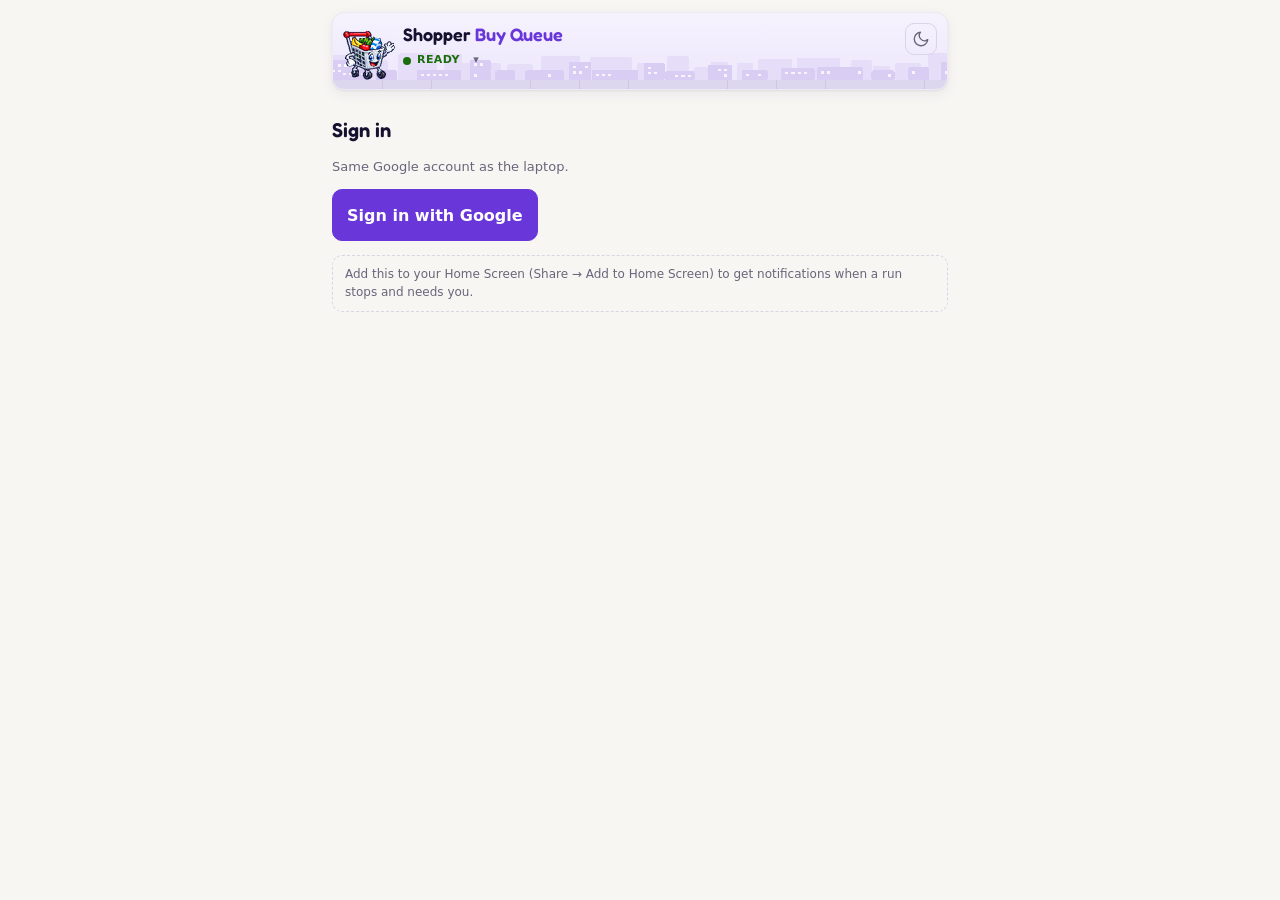
==== commit 7ec63fa5: "Shopper v2.0.198 (phone)" ====
--- a/index.html
+++ b/index.html
@@ -71,7 +71,7 @@
     <header id="topBar" class="topbar s-topbar" data-state="idle">
       <img src="shoppy-64.png" alt="" class="s-tb-shoppy" aria-hidden="true" />
       <div class="s-tb-main">
-        <h1 class="s-tb-title">Shopper <em id="tbPage">Run</em></h1>
+        <h1 class="s-tb-title">Shopper <em id="tbPage">Buy Queue</em></h1>
         <div class="s-tb-line" role="status" aria-live="polite"><span id="liveBanner" class="live-banner" hidden></span><b class="s-tb-state">READY</b><span class="s-tb-text"></span><span class="s-tb-warn"></span></div>
         <div id="deviceName" class="device-name"></div>
       </div>
@@ -115,7 +115,7 @@
     </section>
 
     <section id="pickerView" class="view" hidden>
-      <h1>Pick your laptop</h1>
+      <h1>Pick your computer</h1>
       <div id="deviceList" class="device-list"></div>
     </section>
 
@@ -469,7 +469,7 @@
            after each Sellerboard read and drawn with its own chart code
            (cashflow-lib.js is built from lib/s-chart.js). -->
       <div id="cashFlowPane" hidden>
-        <div class="cfm-head"><button type="button" class="secondary-btn" id="cfmReload">Reload</button><button type="button" class="primary-btn" id="cfmPull" title="Read Sellerboard now">Read SB</button><button type="button" class="fba-notes-btn" id="cfmNotesToggle" aria-expanded="false">&#9432; Details</button></div>
+        <div class="cfm-head"><button type="button" class="secondary-btn" id="cfmReload">Reload</button><button type="button" class="primary-btn" id="cfmPull" title="Read Sellerboard now">Read SB</button><button type="button" class="fba-notes-btn c55-info" id="cfmNotesToggle" aria-expanded="false" aria-label="About the Cash Flow figures">&#9432;</button></div>
         <!-- B-1058 / B-1059 (v2.0.53): Claude's summary + Ask Claude (remote/claude-screens.js). -->
         <div id="cfmClaude" class="csx-host cfm-card"></div>
         <p id="cfmStatus" class="muted small"></p>
@@ -556,7 +556,7 @@
         <div id="fbaBody" class="fba-paper" hidden>
           <section class="fba-sec" id="fbaNowSec">
             <!-- B-603 (v4.78): notes behind one Details toggle. -->
-            <div class="fba-head-row"><h3 class="ai-h2">Right now</h3><button type="button" class="fba-notes-btn" id="fbaNotesToggle" aria-expanded="false">&#9432; Details</button></div>
+            <div class="fba-head-row"><h3 class="ai-h2">Right now</h3><button type="button" class="fba-notes-btn c55-info" id="fbaNotesToggle" aria-expanded="false" aria-label="About the Right now figures">&#9432;</button></div>
             <p class="ai-note" id="fbaNowNote"></p>
             <div id="fbaBars"></div>
           </section>
@@ -677,6 +677,7 @@
   <script src="phone-nav-list.js"></script><!-- B-1791: draws the drawer (the tab buttons must exist before the main script collects them) -->
   <script src="start-picker.js"></script><!-- B-1535 -->
   <script src="start-watch.js"></script><!-- B-1955 (v2.0.149) -->
+  <script src="menu-kinds.js"></script><!-- B-2280b: group a sheet's moves by kind (before app.js) -->
   <script src="app.js"></script>
   <!-- B-1233 (v2.0.73): the sidebar navigation (after app.js, which wires each tab button). -->
   <script src="pages-view.js"></script><!-- B-1792 (v2.0.135): the registry the new pages hang on -->
--- a/styles.css
+++ b/styles.css
@@ -1357,4 +1357,9 @@
 .inv-key.inv-shade-partShipped { border-left-color: var(--s-ao-ps); }
 .inv-key.inv-shade-shipped { border-left-color: var(--s-ao-s); }
 
+/* B-2283 L6: computers not seen in 24 h fold under one line on the pick screen */
+.device-stale { margin-top: 4px; }
+.device-stale > summary { cursor: pointer; padding: 8px 2px; color: var(--muted); font-size: 14px; }
+.device-stale[open] > summary { margin-bottom: 4px; }
+
 [hidden] { display: none !important; }
--- a/ui55-b.css
+++ b/ui55-b.css
@@ -78,3 +78,5 @@
 :root[data-theme="retro"] #goalBox { border: 0 !important; box-shadow: none !important; padding: 0 !important; background: none; }
 /* Retro: the "›" in the normal font at full size (the pixel font draws it tiny). */
 :root[data-theme="retro"] :is(.gl-row .gl-chev, .cl-sum-chev):not(#no-id) { font-family: var(--s-font) !important; font-size: 26px !important; line-height: 1 !important; }
+/* v2.0.198 B-2280b: the Buylist line's More sheet groups its moves by kind (remote/menu-kinds.js): a divider row between the groups, Block last and red. */
+.bl-sheet-moves > .pg-menu-sep { flex: 0 0 100%; height: 0; margin: 2px 0; border-top: 1px solid var(--s-line); }
--- a/ui55-c.css
+++ b/ui55-c.css
@@ -7,9 +7,9 @@
 /* ── ⓘ button (Pricing head, Updated lines) ── */
 .c55-info { flex: 0 0 auto; display: inline-flex; align-items: center; justify-content: center; min-width: 30px; height: 30px; padding: 0 6px; margin: 0; border-radius: 999px; border: 1px solid var(--s-line-soft, #ccc); background: transparent; color: var(--s-text-muted); font: 600 16px/1 var(--s-font); cursor: pointer; vertical-align: middle; }
 .c55-info.is-on, .c55-info[aria-expanded="true"] { color: var(--s-accent); border-color: var(--s-accent); }
-.bmm-head .c55-info { flex: 0 0 auto; min-width: 40px; height: auto; }
+.bmm-head .c55-info, .cfm-head .c55-info, .fba-head-row .c55-info { flex: 0 0 auto; min-width: 40px; height: auto; } /* B-2284b: the Cash Flow / FBA "ⓘ Details" toggles are the plain ⓘ now - same height as their row-mates */
 :root[data-theme="retro"] body .c55-info { font-family: var(--s-font) !important; font-size: 16px !important; font-weight: 600 !important; text-transform: none; min-height: 30px; padding: 0 6px !important; box-shadow: none !important; }
-:root[data-theme="retro"] body .bmm-head .c55-info { min-width: var(--rt-ctl-h); min-height: var(--rt-ctl-h); box-shadow: var(--rt-raise-sm) !important; }
+:root[data-theme="retro"] body :is(.bmm-head, .cfm-head, .fba-head-row) .c55-info { min-width: var(--rt-ctl-h); min-height: var(--rt-ctl-h); box-shadow: var(--rt-raise-sm) !important; }
 :root[data-theme="retro"] body .c55-info[aria-expanded="true"] { background: var(--s-accent) !important; color: var(--s-on-accent) !important; }
 
 /* ── B-1084: Pricing - the once-at-the-top notes ── */
--- a/phone-pages.css
+++ b/phone-pages.css
@@ -103,4 +103,6 @@
 .src-search .src-search-clear { flex: 0 0 auto; }
 .src-search .src-search-count { flex: 1 1 100%; min-width: 0; overflow-wrap: anywhere; }
 .src-miss { display: none !important; }
+/* B-2296: "90-day avg (9 d old)" wraps in its first column. */
+.pg-lt-scen tbody th { white-space: normal; overflow-wrap: anywhere; }
 [hidden] { display: none !important; }
